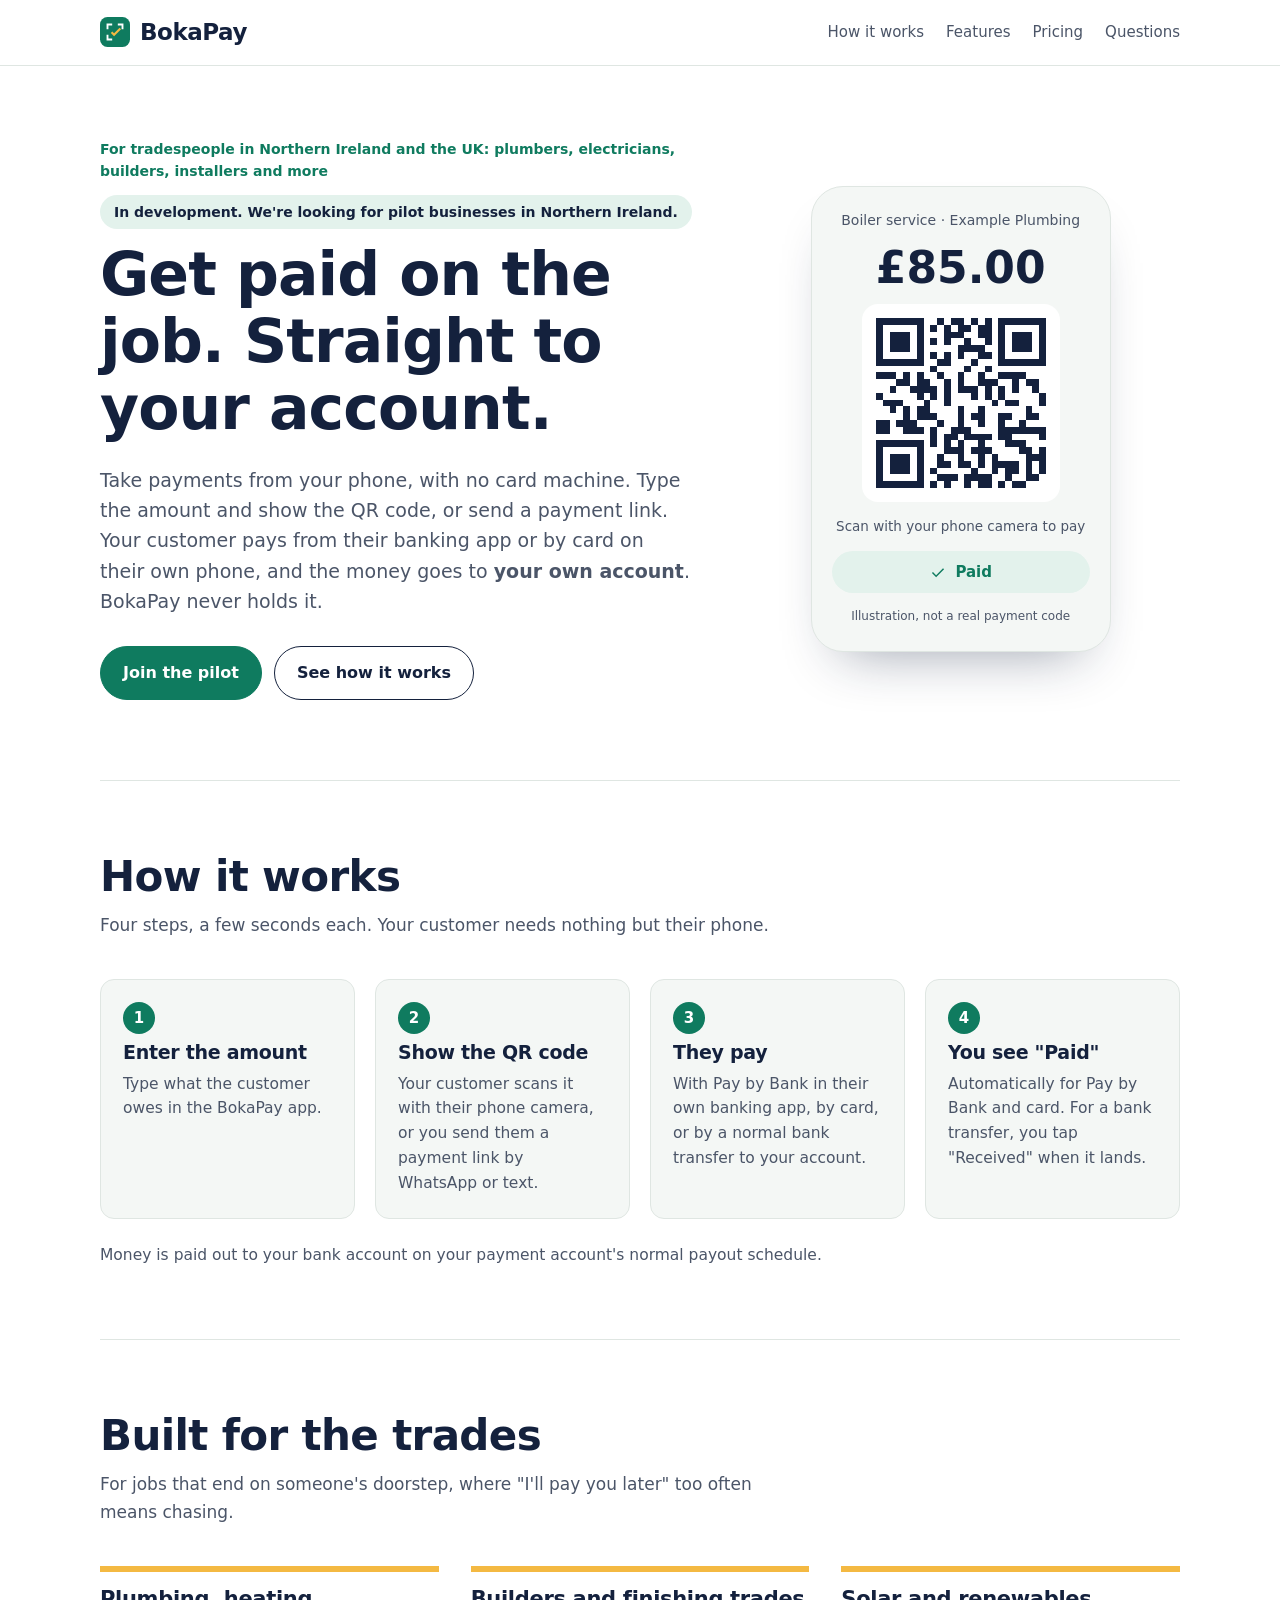
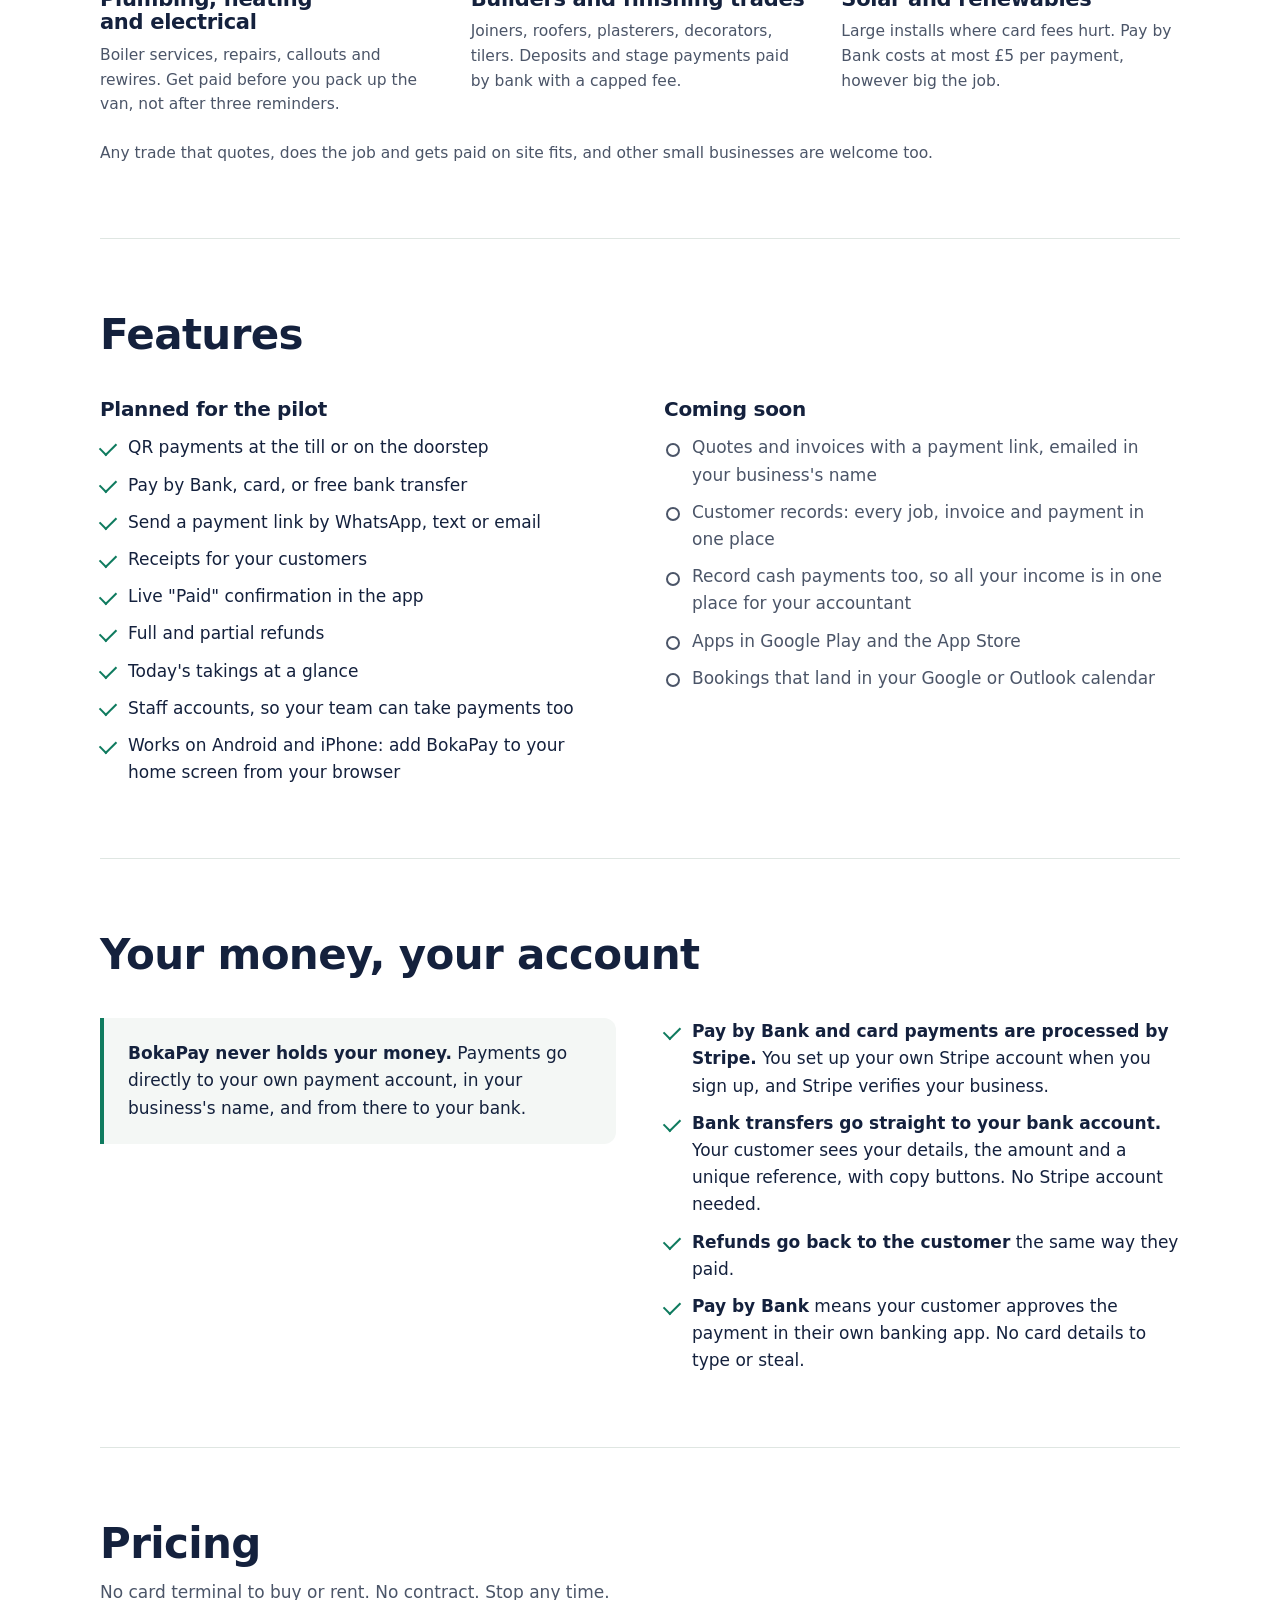
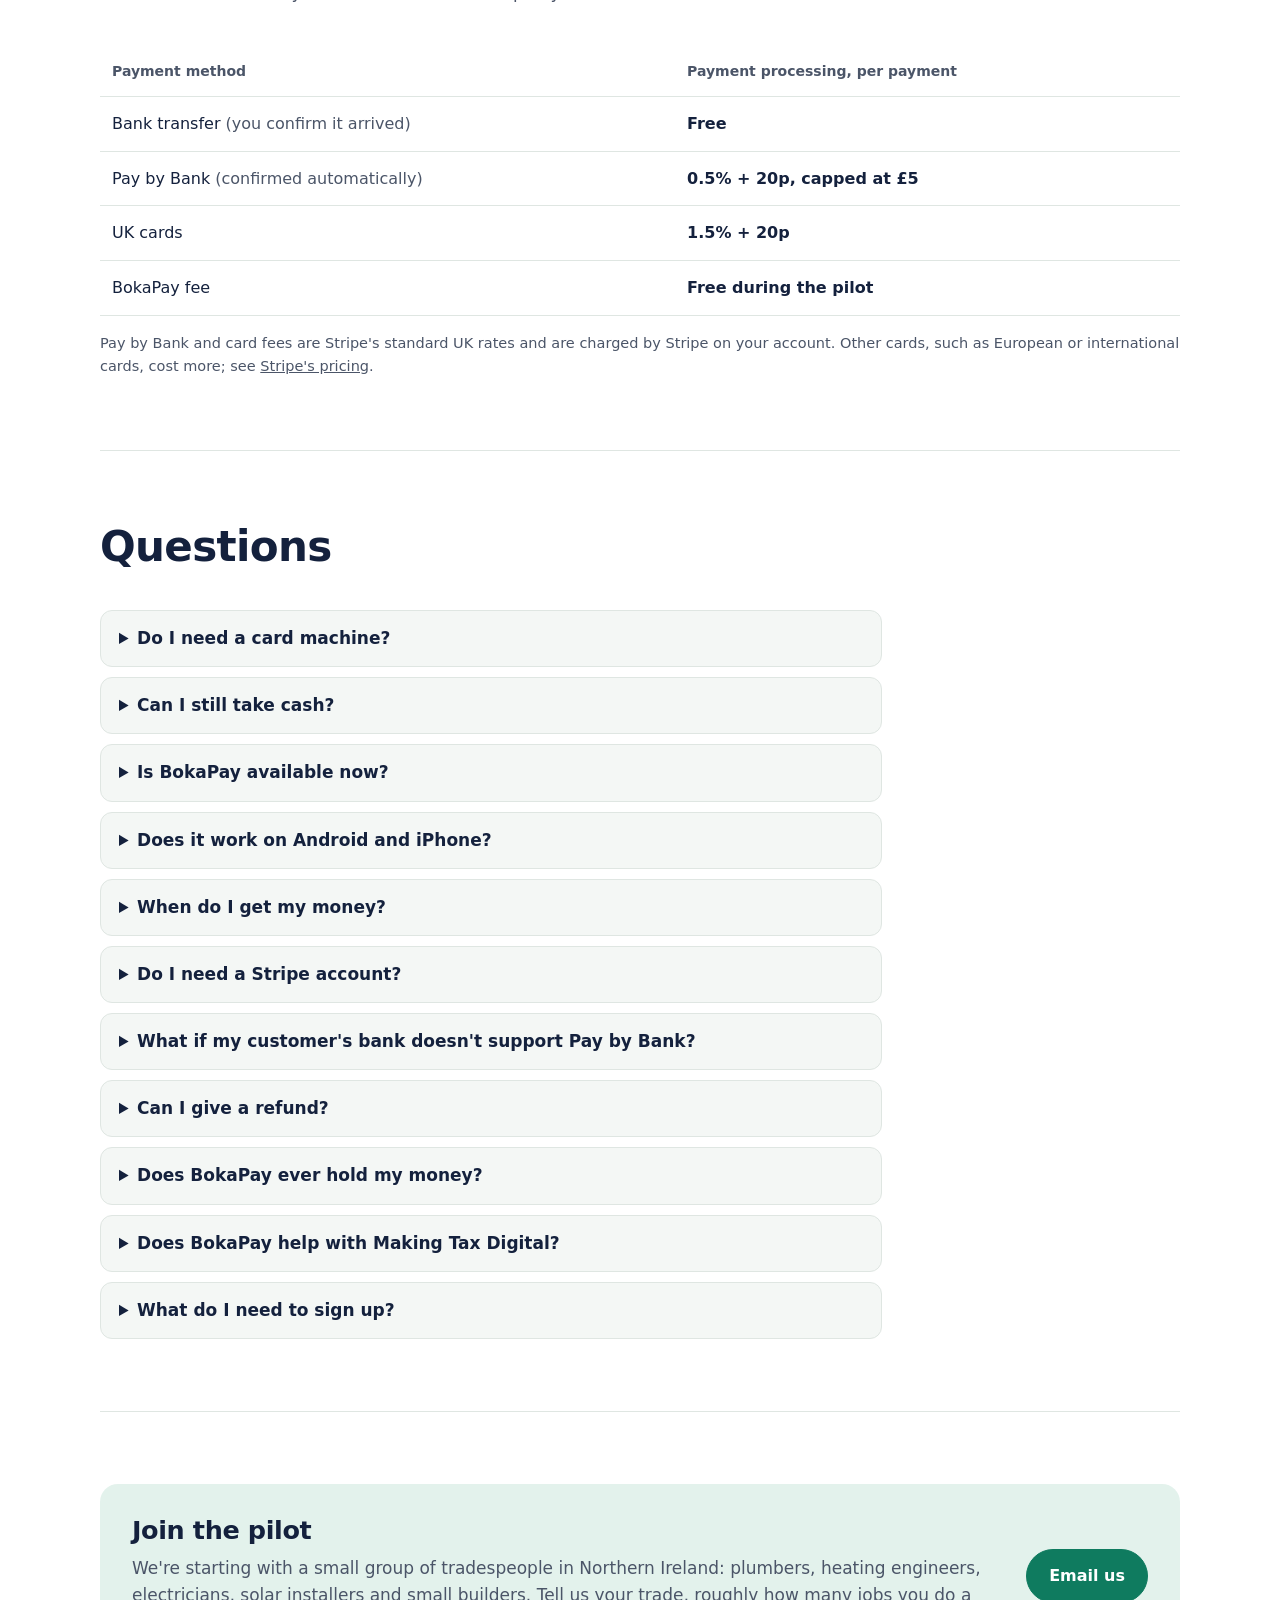
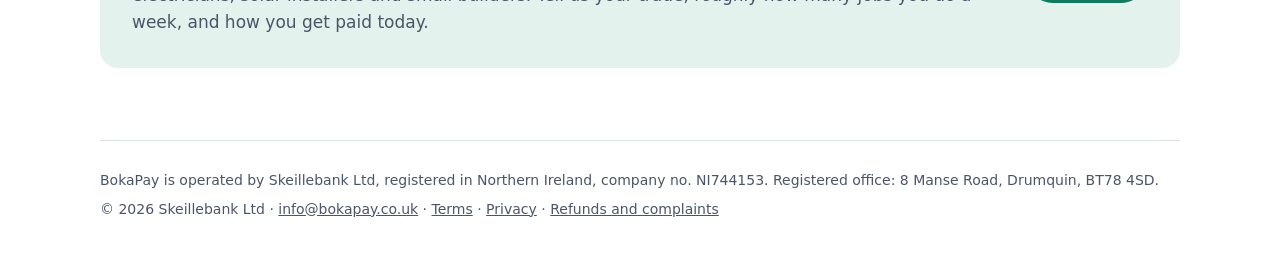
==== index.html @ 913b0b5b "Say plainly that BokaPay is in development; pilot runs as a home-screen web app, store apps later Co" ====
<!doctype html>
<html lang="en-GB">
<head>
<meta charset="utf-8">
<meta name="viewport" content="width=device-width, initial-scale=1">
<title>BokaPay — Get paid on the job, straight to your account</title>
<meta name="description" content="BokaPay lets tradespeople take payments from their phone. Show a QR code or send a link, your customer pays by bank or card on their own phone, and the money goes to your own account. BokaPay never holds your money.">
<link rel="icon" href="logo.svg" type="image/svg+xml">
<link rel="apple-touch-icon" href="apple-touch-icon.png">
<meta name="theme-color" content="#0f7b5f">
<link rel="canonical" href="https://bokapay.co.uk/">
<meta property="og:type" content="website">
<meta property="og:site_name" content="BokaPay">
<meta property="og:title" content="BokaPay: get paid on the job, straight to your account">
<meta property="og:description" content="Take payments from your phone: Pay by Bank, card or free bank transfer, straight to your own account. For tradespeople in Northern Ireland and the UK.">
<meta property="og:url" content="https://bokapay.co.uk/">
<meta property="og:image" content="https://bokapay.co.uk/og-image.png">
<meta property="og:image:width" content="1200">
<meta property="og:image:height" content="630">
<meta property="og:image:alt" content="BokaPay: Get paid on the job. Straight to your account.">
<meta name="twitter:card" content="summary_large_image">
<link rel="stylesheet" href="styles.css">
</head>
<body>
<header class="site-header">
  <div class="wrap">
    <a class="wordmark" href="./"><img src="logo.svg" alt="">BokaPay</a>
    <nav class="nav" aria-label="Main">
      <a href="#how">How it works</a>
      <a href="#features">Features</a>
      <a href="#pricing">Pricing</a>
      <a href="#faq">Questions</a>
    </nav>
  </div>
</header>

<main class="wrap">
  <div class="hero">
    <div>
      <p class="eyebrow">For tradespeople in Northern Ireland and the UK: plumbers, electricians, builders, installers and more</p>
      <p class="status-note">In development. We're looking for pilot businesses in Northern Ireland.</p>
      <h1>Get paid on the job. Straight to your account.</h1>
      <p class="lead">Take payments from your phone, with no card machine. Type the amount and show the QR code, or send a payment link. Your customer pays from their banking app or by card on their own phone, and the money goes to <strong>your own account</strong>. BokaPay never holds it.</p>
      <div class="cta-row">
        <a class="btn primary" href="mailto:info@bokapay.co.uk?subject=BokaPay%20pilot">Join the pilot</a>
        <a class="btn ghost" href="#how">See how it works</a>
      </div>
    </div>
    <div class="phone" aria-label="Example of the BokaPay app showing a payment QR code">
      <p class="who">Boiler service · Example Plumbing</p>
      <p class="amount">£85.00</p>
      <div class="qr" aria-hidden="true"><svg viewBox="0 0 25 25" shape-rendering="crispEdges"><g fill="#14213d"><path d="M0 0h7v7h-7z M1 1v5h5v-5z" fill-rule="evenodd"/><rect x="2" y="2" width="3" height="3"/><path d="M18 0h7v7h-7z M19 1v5h5v-5z" fill-rule="evenodd"/><rect x="20" y="2" width="3" height="3"/><path d="M0 18h7v7h-7z M1 19v5h5v-5z" fill-rule="evenodd"/><rect x="2" y="20" width="3" height="3"/><rect x="9" y="0" width="1" height="1"/><rect x="11" y="0" width="1" height="1"/><rect x="12" y="0" width="1" height="1"/><rect x="14" y="0" width="1" height="1"/><rect x="16" y="0" width="1" height="1"/><rect x="8" y="1" width="1" height="1"/><rect x="10" y="1" width="1" height="1"/><rect x="12" y="1" width="1" height="1"/><rect x="13" y="1" width="1" height="1"/><rect x="15" y="1" width="1" height="1"/><rect x="16" y="1" width="1" height="1"/><rect x="10" y="2" width="1" height="1"/><rect x="11" y="2" width="1" height="1"/><rect x="12" y="2" width="1" height="1"/><rect x="15" y="2" width="1" height="1"/><rect x="16" y="2" width="1" height="1"/><rect x="8" y="3" width="1" height="1"/><rect x="10" y="3" width="1" height="1"/><rect x="13" y="3" width="1" height="1"/><rect x="16" y="3" width="1" height="1"/><rect x="12" y="4" width="1" height="1"/><rect x="13" y="4" width="1" height="1"/><rect x="14" y="4" width="1" height="1"/><rect x="15" y="4" width="1" height="1"/><rect x="8" y="5" width="1" height="1"/><rect x="10" y="5" width="1" height="1"/><rect x="12" y="5" width="1" height="1"/><rect x="15" y="5" width="1" height="1"/><rect x="16" y="5" width="1" height="1"/><rect x="9" y="6" width="1" height="1"/><rect x="10" y="6" width="1" height="1"/><rect x="14" y="6" width="1" height="1"/><rect x="8" y="7" width="1" height="1"/><rect x="13" y="7" width="1" height="1"/><rect x="16" y="7" width="1" height="1"/><rect x="0" y="8" width="1" height="1"/><rect x="1" y="8" width="1" height="1"/><rect x="2" y="8" width="1" height="1"/><rect x="4" y="8" width="1" height="1"/><rect x="6" y="8" width="1" height="1"/><rect x="9" y="8" width="1" height="1"/><rect x="12" y="8" width="1" height="1"/><rect x="15" y="8" width="1" height="1"/><rect x="18" y="8" width="1" height="1"/><rect x="19" y="8" width="1" height="1"/><rect x="20" y="8" width="1" height="1"/><rect x="21" y="8" width="1" height="1"/><rect x="3" y="9" width="1" height="1"/><rect x="4" y="9" width="1" height="1"/><rect x="6" y="9" width="1" height="1"/><rect x="7" y="9" width="1" height="1"/><rect x="10" y="9" width="1" height="1"/><rect x="12" y="9" width="1" height="1"/><rect x="15" y="9" width="1" height="1"/><rect x="16" y="9" width="1" height="1"/><rect x="17" y="9" width="1" height="1"/><rect x="20" y="9" width="1" height="1"/><rect x="22" y="9" width="1" height="1"/><rect x="23" y="9" width="1" height="1"/><rect x="2" y="10" width="1" height="1"/><rect x="5" y="10" width="1" height="1"/><rect x="6" y="10" width="1" height="1"/><rect x="7" y="10" width="1" height="1"/><rect x="8" y="10" width="1" height="1"/><rect x="10" y="10" width="1" height="1"/><rect x="12" y="10" width="1" height="1"/><rect x="13" y="10" width="1" height="1"/><rect x="14" y="10" width="1" height="1"/><rect x="16" y="10" width="1" height="1"/><rect x="18" y="10" width="1" height="1"/><rect x="20" y="10" width="1" height="1"/><rect x="23" y="10" width="1" height="1"/><rect x="0" y="11" width="1" height="1"/><rect x="6" y="11" width="1" height="1"/><rect x="8" y="11" width="1" height="1"/><rect x="10" y="11" width="1" height="1"/><rect x="14" y="11" width="1" height="1"/><rect x="16" y="11" width="1" height="1"/><rect x="18" y="11" width="1" height="1"/><rect x="24" y="11" width="1" height="1"/><rect x="1" y="12" width="1" height="1"/><rect x="2" y="12" width="1" height="1"/><rect x="3" y="12" width="1" height="1"/><rect x="7" y="12" width="1" height="1"/><rect x="10" y="12" width="1" height="1"/><rect x="17" y="12" width="1" height="1"/><rect x="19" y="12" width="1" height="1"/><rect x="20" y="12" width="1" height="1"/><rect x="24" y="12" width="1" height="1"/><rect x="2" y="13" width="1" height="1"/><rect x="4" y="13" width="1" height="1"/><rect x="6" y="13" width="1" height="1"/><rect x="7" y="13" width="1" height="1"/><rect x="12" y="13" width="1" height="1"/><rect x="15" y="13" width="1" height="1"/><rect x="22" y="13" width="1" height="1"/><rect x="4" y="14" width="1" height="1"/><rect x="6" y="14" width="1" height="1"/><rect x="7" y="14" width="1" height="1"/><rect x="8" y="14" width="1" height="1"/><rect x="12" y="14" width="1" height="1"/><rect x="14" y="14" width="1" height="1"/><rect x="15" y="14" width="1" height="1"/><rect x="18" y="14" width="1" height="1"/><rect x="19" y="14" width="1" height="1"/><rect x="22" y="14" width="1" height="1"/><rect x="23" y="14" width="1" height="1"/><rect x="0" y="15" width="1" height="1"/><rect x="1" y="15" width="1" height="1"/><rect x="3" y="15" width="1" height="1"/><rect x="4" y="15" width="1" height="1"/><rect x="5" y="15" width="1" height="1"/><rect x="9" y="15" width="1" height="1"/><rect x="12" y="15" width="1" height="1"/><rect x="15" y="15" width="1" height="1"/><rect x="18" y="15" width="1" height="1"/><rect x="21" y="15" width="1" height="1"/><rect x="0" y="16" width="1" height="1"/><rect x="1" y="16" width="1" height="1"/><rect x="4" y="16" width="1" height="1"/><rect x="5" y="16" width="1" height="1"/><rect x="6" y="16" width="1" height="1"/><rect x="8" y="16" width="1" height="1"/><rect x="11" y="16" width="1" height="1"/><rect x="12" y="16" width="1" height="1"/><rect x="13" y="16" width="1" height="1"/><rect x="18" y="16" width="1" height="1"/><rect x="19" y="16" width="1" height="1"/><rect x="20" y="16" width="1" height="1"/><rect x="21" y="16" width="1" height="1"/><rect x="22" y="16" width="1" height="1"/><rect x="23" y="16" width="1" height="1"/><rect x="24" y="16" width="1" height="1"/><rect x="8" y="17" width="1" height="1"/><rect x="10" y="17" width="1" height="1"/><rect x="11" y="17" width="1" height="1"/><rect x="13" y="17" width="1" height="1"/><rect x="14" y="17" width="1" height="1"/><rect x="15" y="17" width="1" height="1"/><rect x="16" y="17" width="1" height="1"/><rect x="18" y="17" width="1" height="1"/><rect x="19" y="17" width="1" height="1"/><rect x="24" y="17" width="1" height="1"/><rect x="8" y="18" width="1" height="1"/><rect x="10" y="18" width="1" height="1"/><rect x="12" y="18" width="1" height="1"/><rect x="15" y="18" width="1" height="1"/><rect x="19" y="18" width="1" height="1"/><rect x="20" y="18" width="1" height="1"/><rect x="21" y="18" width="1" height="1"/><rect x="10" y="19" width="1" height="1"/><rect x="11" y="19" width="1" height="1"/><rect x="12" y="19" width="1" height="1"/><rect x="14" y="19" width="1" height="1"/><rect x="15" y="19" width="1" height="1"/><rect x="16" y="19" width="1" height="1"/><rect x="21" y="19" width="1" height="1"/><rect x="22" y="19" width="1" height="1"/><rect x="24" y="19" width="1" height="1"/><rect x="9" y="20" width="1" height="1"/><rect x="12" y="20" width="1" height="1"/><rect x="15" y="20" width="1" height="1"/><rect x="17" y="20" width="1" height="1"/><rect x="22" y="20" width="1" height="1"/><rect x="23" y="20" width="1" height="1"/><rect x="24" y="20" width="1" height="1"/><rect x="9" y="21" width="1" height="1"/><rect x="10" y="21" width="1" height="1"/><rect x="12" y="21" width="1" height="1"/><rect x="13" y="21" width="1" height="1"/><rect x="15" y="21" width="1" height="1"/><rect x="17" y="21" width="1" height="1"/><rect x="18" y="21" width="1" height="1"/><rect x="19" y="21" width="1" height="1"/><rect x="20" y="21" width="1" height="1"/><rect x="22" y="21" width="1" height="1"/><rect x="24" y="21" width="1" height="1"/><rect x="8" y="22" width="1" height="1"/><rect x="14" y="22" width="1" height="1"/><rect x="17" y="22" width="1" height="1"/><rect x="19" y="22" width="1" height="1"/><rect x="20" y="22" width="1" height="1"/><rect x="22" y="22" width="1" height="1"/><rect x="24" y="22" width="1" height="1"/><rect x="9" y="23" width="1" height="1"/><rect x="10" y="23" width="1" height="1"/><rect x="11" y="23" width="1" height="1"/><rect x="13" y="23" width="1" height="1"/><rect x="14" y="23" width="1" height="1"/><rect x="15" y="23" width="1" height="1"/><rect x="16" y="23" width="1" height="1"/><rect x="19" y="23" width="1" height="1"/><rect x="22" y="23" width="1" height="1"/><rect x="23" y="23" width="1" height="1"/><rect x="8" y="24" width="1" height="1"/><rect x="10" y="24" width="1" height="1"/><rect x="13" y="24" width="1" height="1"/><rect x="15" y="24" width="1" height="1"/><rect x="16" y="24" width="1" height="1"/><rect x="18" y="24" width="1" height="1"/><rect x="20" y="24" width="1" height="1"/><rect x="21" y="24" width="1" height="1"/></g></svg></div>
      <p class="hint">Scan with your phone camera to pay</p>
      <p class="paid"><svg width="18" height="18" viewBox="0 0 24 24" aria-hidden="true"><path d="M9.5 16.2 5.3 12l-1.4 1.4 5.6 5.6L20.1 8.4 18.7 7z" fill="currentColor"/></svg>Paid</p>
      <p class="example">Illustration, not a real payment code</p>
    </div>
  </div>

  <section id="how">
    <div class="sec-head">
      <h2>How it works</h2>
      <p>Four steps, a few seconds each. Your customer needs nothing but their phone.</p>
    </div>
    <ol class="steps">
      <li><h3>Enter the amount</h3><p>Type what the customer owes in the BokaPay app.</p></li>
      <li><h3>Show the QR code</h3><p>Your customer scans it with their phone camera, or you send them a payment link by WhatsApp or text.</p></li>
      <li><h3>They pay</h3><p>With Pay by Bank in their own banking app, by card, or by a normal bank transfer to your account.</p></li>
      <li><h3>You see "Paid"</h3><p>Automatically for Pay by Bank and card. For a bank transfer, you tap "Received" when it lands.</p></li>
    </ol>
    <p class="note">Money is paid out to your bank account on your payment account's normal payout schedule.</p>
  </section>

  <section id="who">
    <div class="sec-head">
      <h2>Built for the trades</h2>
      <p>For jobs that end on someone's doorstep, where "I'll pay you later" too often means chasing.</p>
    </div>
    <div class="cards">
      <div><h3>Plumbing, heating and electrical</h3><p>Boiler services, repairs, callouts and rewires. Get paid before you pack up the van, not after three reminders.</p></div>
      <div><h3>Builders and finishing trades</h3><p>Joiners, roofers, plasterers, decorators, tilers. Deposits and stage payments paid by bank with a capped fee.</p></div>
      <div><h3>Solar and renewables</h3><p>Large installs where card fees hurt. Pay by Bank costs at most £5 per payment, however big the job.</p></div>
    </div>
    <p class="note">Any trade that quotes, does the job and gets paid on site fits, and other small businesses are welcome too.</p>
  </section>

  <section id="features">
    <div class="sec-head">
      <h2>Features</h2>
    </div>
    <div class="two">
      <div>
        <h3>Planned for the pilot</h3>
        <ul class="ticks">
          <li>QR payments at the till or on the doorstep</li>
          <li>Pay by Bank, card, or free bank transfer</li>
          <li>Send a payment link by WhatsApp, text or email</li>
          <li>Receipts for your customers</li>
          <li>Live "Paid" confirmation in the app</li>
          <li>Full and partial refunds</li>
          <li>Today's takings at a glance</li>
          <li>Staff accounts, so your team can take payments too</li>
          <li>Works on Android and iPhone: add BokaPay to your home screen from your browser</li>
        </ul>
      </div>
      <div>
        <h3>Coming soon</h3>
        <ul class="soon">
          <li>Quotes and invoices with a payment link, emailed in your business's name</li>
          <li>Customer records: every job, invoice and payment in one place</li>
          <li>Record cash payments too, so all your income is in one place for your accountant</li>
          <li>Apps in Google Play and the App Store</li>
          <li>Bookings that land in your Google or Outlook calendar</li>
        </ul>
      </div>
    </div>
  </section>

  <section id="money">
    <div class="sec-head">
      <h2>Your money, your account</h2>
    </div>
    <div class="two">
      <div class="callout">
        <p><strong>BokaPay never holds your money.</strong> Payments go directly to your own payment account, in your business's name, and from there to your bank.</p>
      </div>
      <ul class="ticks">
        <li><span><strong>Pay by Bank and card payments are processed by Stripe.</strong> You set up your own Stripe account when you sign up, and Stripe verifies your business.</span></li>
        <li><span><strong>Bank transfers go straight to your bank account.</strong> Your customer sees your details, the amount and a unique reference, with copy buttons. No Stripe account needed.</span></li>
        <li><span><strong>Refunds go back to the customer</strong> the same way they paid.</span></li>
        <li><span><strong>Pay by Bank</strong> means your customer approves the payment in their own banking app. No card details to type or steal.</span></li>
      </ul>
    </div>
  </section>

  <section id="pricing">
    <div class="sec-head">
      <h2>Pricing</h2>
      <p>No card terminal to buy or rent. No contract. Stop any time.</p>
    </div>
    <table class="price-table">
      <thead><tr><th scope="col">Payment method</th><th scope="col">Payment processing, per payment</th></tr></thead>
      <tbody>
        <tr><td>Bank transfer <span style="font-weight:400;color:var(--muted)">(you confirm it arrived)</span></td><td>Free</td></tr>
        <tr><td>Pay by Bank <span style="font-weight:400;color:var(--muted)">(confirmed automatically)</span></td><td>0.5% + 20p, capped at £5</td></tr>
        <tr><td>UK cards</td><td>1.5% + 20p</td></tr>
        <tr><td>BokaPay fee</td><td>Free during the pilot</td></tr>
      </tbody>
    </table>
    <p class="fineprint">Pay by Bank and card fees are Stripe's standard UK rates and are charged by Stripe on your account. Other cards, such as European or international cards, cost more; see <a href="https://stripe.com/gb/pricing">Stripe's pricing</a>.</p>
  </section>

  <section id="faq">
    <div class="sec-head">
      <h2>Questions</h2>
    </div>
    <div class="faq">
      <details><summary>Do I need a card machine?</summary><p>No. You use the BokaPay app on your phone, and your customer uses theirs.</p></details>
      <details><summary>Can I still take cash?</summary><p>Of course. BokaPay doesn't replace cash; it gives your customers more ways to pay. Soon you'll also be able to record cash payments in BokaPay, so every payment for a job is in one place for you and your accountant.</p></details>
      <details><summary>Is BokaPay available now?</summary><p>Not yet. BokaPay is in development, and we're looking for tradespeople in Northern Ireland to try it first in a pilot. <a href="mailto:info@bokapay.co.uk?subject=BokaPay%20pilot">Get in touch</a> if you'd like to take part.</p></details>
      <details><summary>Does it work on Android and iPhone?</summary><p>Yes. During the pilot you add BokaPay to your home screen from your phone's browser, where it works like an app, with notifications. Apps in Google Play and the App Store will follow.</p></details>
      <details><summary>When do I get my money?</summary><p>Bank transfers go straight into your bank account. Pay by Bank and card payments land in your Stripe account and are paid out to your bank on your normal payout schedule.</p></details>
      <details><summary>Do I need a Stripe account?</summary><p>Only for Pay by Bank and card. You can start with free bank transfers using just your bank details, and add Stripe later; we set it up for you during sign-up.</p></details>
      <details><summary>What if my customer's bank doesn't support Pay by Bank?</summary><p>They can pay by card or by bank transfer instead, on the same page.</p></details>
      <details><summary>Can I give a refund?</summary><p>Yes, full or partial. Pay by Bank and card refunds are made from the app. For a bank transfer, you send the money back from your bank and record it in the app.</p></details>
      <details><summary>Does BokaPay ever hold my money?</summary><p>No. Payments go straight to your own bank or Stripe account.</p></details>
      <details><summary>Does BokaPay help with Making Tax Digital?</summary><p>BokaPay keeps a digital record of every payment you take through it, which you or your accountant can use for your records. It doesn't send anything to HMRC itself; your accounting software or accountant still does that.</p></details>
      <details><summary>What do I need to sign up?</summary><p>Your business details and bank account. For Pay by Bank and card, Stripe also verifies your business. Sole traders are welcome.</p></details>
    </div>
  </section>

  <section id="pilot">
    <div class="pilot">
      <div>
        <h2>Join the pilot</h2>
        <p>We're starting with a small group of tradespeople in Northern Ireland: plumbers, heating engineers, electricians, solar installers and small builders. Tell us your trade, roughly how many jobs you do a week, and how you get paid today.</p>
      </div>
      <a class="btn primary" href="mailto:info@bokapay.co.uk?subject=BokaPay%20pilot">Email us</a>
    </div>
  </section>

  <footer>
    <span>BokaPay is operated by Skeillebank Ltd, registered in Northern Ireland, company no. NI744153. Registered office: 8 Manse Road, Drumquin, BT78 4SD.</span>
    <span>© 2026 Skeillebank Ltd · <a href="mailto:info@bokapay.co.uk">info@bokapay.co.uk</a> · <a href="terms.html">Terms</a> · <a href="privacy.html">Privacy</a> · <a href="refunds.html">Refunds and complaints</a></span>
  </footer>
</main>
</body>
</html>
---- styles.css ----
/* BokaPay brand: ink #14213D, green #0F7B5F ("paid"), warm yellow #F4B942, system sans.
   Green on white is 5.4:1, fine for text and buttons. */
:root {
  --bg: #ffffff;
  --surface: #f4f7f5;
  --fg: #14213d;
  --muted: #4b5568;
  --line: #dfe6e2;
  --accent: #0f7b5f;
  --accent-fg: #ffffff;
  --accent-soft: #e3f2ec;
  --brand-yellow: #f4b942;
  --display: -apple-system, BlinkMacSystemFont, "Segoe UI", system-ui, sans-serif;
  --body: -apple-system, BlinkMacSystemFont, "Segoe UI", system-ui, sans-serif;
}
@media (prefers-color-scheme: dark) {
  :root:not([data-theme="light"]) {
    --bg: #0e1626; --surface: #15203a; --fg: #e8edf5; --muted: #a8b3c7; --line: #26324d;
    --accent: #3fc79c; --accent-fg: #0e1626; --accent-soft: #143a33;
    color-scheme: dark;
  }
}
:root[data-theme="dark"] {
  --bg: #0e1626; --surface: #15203a; --fg: #e8edf5; --muted: #a8b3c7; --line: #26324d;
  --accent: #3fc79c; --accent-fg: #0e1626; --accent-soft: #143a33;
  color-scheme: dark;
}

* { box-sizing: border-box; }
html { scroll-behavior: smooth; }
@media (prefers-reduced-motion: reduce) { html { scroll-behavior: auto; } }
body {
  margin: 0;
  background: var(--bg);
  color: var(--fg);
  font-family: var(--body);
  font-size: 17px;
  line-height: 1.6;
  padding-inline: 16px;
  -webkit-font-smoothing: antialiased;
}
.wrap { max-width: 1080px; margin-inline: auto; }
h1, h2, h3 { font-family: var(--display); font-weight: 650; line-height: 1.12; letter-spacing: -0.015em; margin: 0; text-wrap: balance; }
p, ul, ol { margin: 0; }
a { color: inherit; }
:focus-visible { outline: 3px solid var(--accent); outline-offset: 3px; border-radius: 3px; }

/* header */
.site-header { position: sticky; top: 0; z-index: 10; background: var(--bg); border-bottom: 1px solid var(--line); margin-inline: -16px; padding-inline: 16px; }
.site-header .wrap { display: flex; flex-wrap: wrap; align-items: center; justify-content: space-between; gap: 8px 24px; padding-block: 14px; }
.wordmark { font-family: var(--display); font-weight: 650; font-size: 23px; color: var(--fg); letter-spacing: -0.02em; text-decoration: none; display: inline-flex; align-items: center; gap: 10px; }
.wordmark img { width: 30px; height: 30px; display: block; }
.nav { display: flex; flex-wrap: wrap; gap: 4px 22px; font-size: 15px; }
.nav a { text-decoration: none; color: var(--muted); padding-block: 4px; }
.nav a:hover { color: var(--fg); }

/* buttons */
.btn { display: inline-block; text-decoration: none; font-weight: 600; font-size: 16px; padding: 13px 22px; border-radius: 999px; border: 1.5px solid var(--fg); }
.btn.primary { background: var(--accent); border-color: var(--accent); color: var(--accent-fg); }
.btn.primary:hover { filter: brightness(1.08); }
.btn.ghost:hover { background: var(--surface); }

/* hero */
.hero { display: grid; grid-template-columns: minmax(0, 1.15fr) minmax(0, 0.85fr); gap: 48px; align-items: center; padding-block: 72px 80px; }
.eyebrow { font-size: 14px; font-weight: 600; color: var(--accent); }
.hero h1 { font-size: clamp(38px, 6vw, 60px); margin-top: 12px; }
.status-note { display: inline-block; margin-top: 12px; font-size: 14px; font-weight: 600; color: var(--fg); background: var(--accent-soft); border-radius: 999px; padding: 6px 14px; }
.hero .lead { margin-top: 22px; font-size: 19px; color: var(--muted); max-width: 32em; }
.cta-row { display: flex; flex-wrap: wrap; gap: 12px; margin-top: 30px; }

/* phone mock */
.phone { justify-self: center; width: min(300px, 100%); background: var(--surface); border: 1px solid var(--line); border-radius: 32px; padding: 22px 20px 24px; box-shadow: 0 28px 56px -30px rgba(20, 33, 61, 0.45); display: grid; gap: 14px; text-align: center; }
.phone .who { font-size: 14px; color: var(--muted); }
.phone .amount { font-family: var(--display); font-size: 44px; font-weight: 700; line-height: 1; }
.phone .qr { background: #fff; border-radius: 16px; padding: 14px; justify-self: center; }
.phone .qr svg { display: block; width: 170px; height: 170px; }
.phone .hint { font-size: 13.5px; color: var(--muted); }
.phone .paid { display: inline-flex; align-items: center; justify-content: center; gap: 8px; background: var(--accent-soft); color: var(--accent); font-weight: 650; border-radius: 999px; padding: 9px 14px; font-size: 15px; }
.phone .example { font-size: 12px; color: var(--muted); }

/* sections */
section { padding-block: 72px; border-top: 1px solid var(--line); scroll-margin-top: 70px; }
.sec-head { display: grid; gap: 12px; margin-bottom: 40px; max-width: 40em; }
.sec-head h2 { font-size: clamp(30px, 4.4vw, 42px); }
.sec-head p { color: var(--muted); }

.steps { list-style: none; padding: 0; display: grid; grid-template-columns: repeat(4, minmax(0, 1fr)); gap: 20px; counter-reset: step; }
.steps li { background: var(--surface); border: 1px solid var(--line); border-radius: 14px; padding: 22px; display: grid; gap: 8px; align-content: start; counter-increment: step; }
.steps li::before { content: counter(step); font-family: var(--display); font-weight: 700; font-size: 15px; width: 32px; height: 32px; border-radius: 50%; display: grid; place-items: center; background: var(--accent); color: var(--accent-fg); }
.steps h3 { font-size: 19px; }
.steps p { color: var(--muted); font-size: 15.5px; }
.note { margin-top: 24px; color: var(--muted); font-size: 15.5px; }

.cards { display: grid; grid-template-columns: repeat(3, minmax(0, 1fr)); gap: 28px 32px; }
.cards > div { display: grid; gap: 8px; align-content: start; border-top: 6px solid var(--brand-yellow); padding-top: 16px; }
.cards h3 { font-size: 21px; }
.cards p { color: var(--muted); font-size: 15.5px; }

.two { display: grid; grid-template-columns: minmax(0, 1fr) minmax(0, 1fr); gap: 48px; align-items: start; }
.two h3 { font-size: 20px; margin-bottom: 14px; }
.ticks { list-style: none; padding: 0; display: grid; gap: 10px; }
.ticks li { padding-left: 28px; position: relative; }
.ticks li::before { content: ""; position: absolute; left: 0; top: 0.45em; width: 14px; height: 8px; border-left: 2.5px solid var(--accent); border-bottom: 2.5px solid var(--accent); transform: rotate(-45deg); }
.soon li { padding-left: 28px; position: relative; color: var(--muted); }
.soon li::before { content: ""; position: absolute; left: 2px; top: 0.5em; width: 10px; height: 10px; border-radius: 50%; border: 2px solid var(--muted); }
.soon { list-style: none; padding: 0; display: grid; gap: 10px; }

.callout { padding: 22px 24px; border-left: 4px solid var(--accent); background: var(--surface); border-radius: 0 12px 12px 0; display: grid; gap: 10px; }

/* pricing */
.price-table { width: 100%; border-collapse: collapse; font-size: 16px; }
.price-table th, .price-table td { text-align: left; padding: 14px 12px; border-bottom: 1px solid var(--line); vertical-align: top; }
.price-table th { font-size: 14px; color: var(--muted); font-weight: 600; }
.price-table td:last-child { font-weight: 600; white-space: nowrap; }
.fineprint { margin-top: 16px; font-size: 14.5px; color: var(--muted); }

/* faq */
.faq { display: grid; gap: 10px; max-width: 46em; }
.faq details { border: 1px solid var(--line); border-radius: 12px; padding: 14px 18px; background: var(--surface); }
.faq summary { cursor: pointer; font-weight: 600; }
.faq details p { margin-top: 10px; color: var(--muted); }

.pilot { display: grid; grid-template-columns: minmax(0, 1fr) auto; gap: 24px; align-items: center; background: var(--accent-soft); border-radius: 18px; padding: 32px; }
.pilot p { color: var(--muted); margin-top: 10px; }

footer { border-top: 1px solid var(--line); padding-block: 28px 40px; display: grid; gap: 6px; color: var(--muted); font-size: 14px; }

/* legal pages */
.doc { max-width: 46em; padding-block: 56px 72px; }
.doc h1 { font-size: clamp(32px, 5vw, 44px); }
.doc .updated { color: var(--muted); margin-top: 10px; font-size: 15px; }
.doc h2 { font-size: 22px; margin-top: 36px; margin-bottom: 10px; }
.doc p, .doc ul { margin-top: 10px; }
.doc ul { padding-left: 22px; }
.doc li { margin-top: 6px; }

@media (max-width: 900px) {
  .hero, .two, .pilot { grid-template-columns: minmax(0, 1fr); }
  .steps { grid-template-columns: repeat(2, minmax(0, 1fr)); }
  .cards { grid-template-columns: minmax(0, 1fr); }
  .hero { padding-block: 48px 56px; }
}
@media (max-width: 560px) {
  .steps { grid-template-columns: minmax(0, 1fr); }
  .price-table td:last-child { white-space: normal; }
  .pilot { padding: 24px; }
}
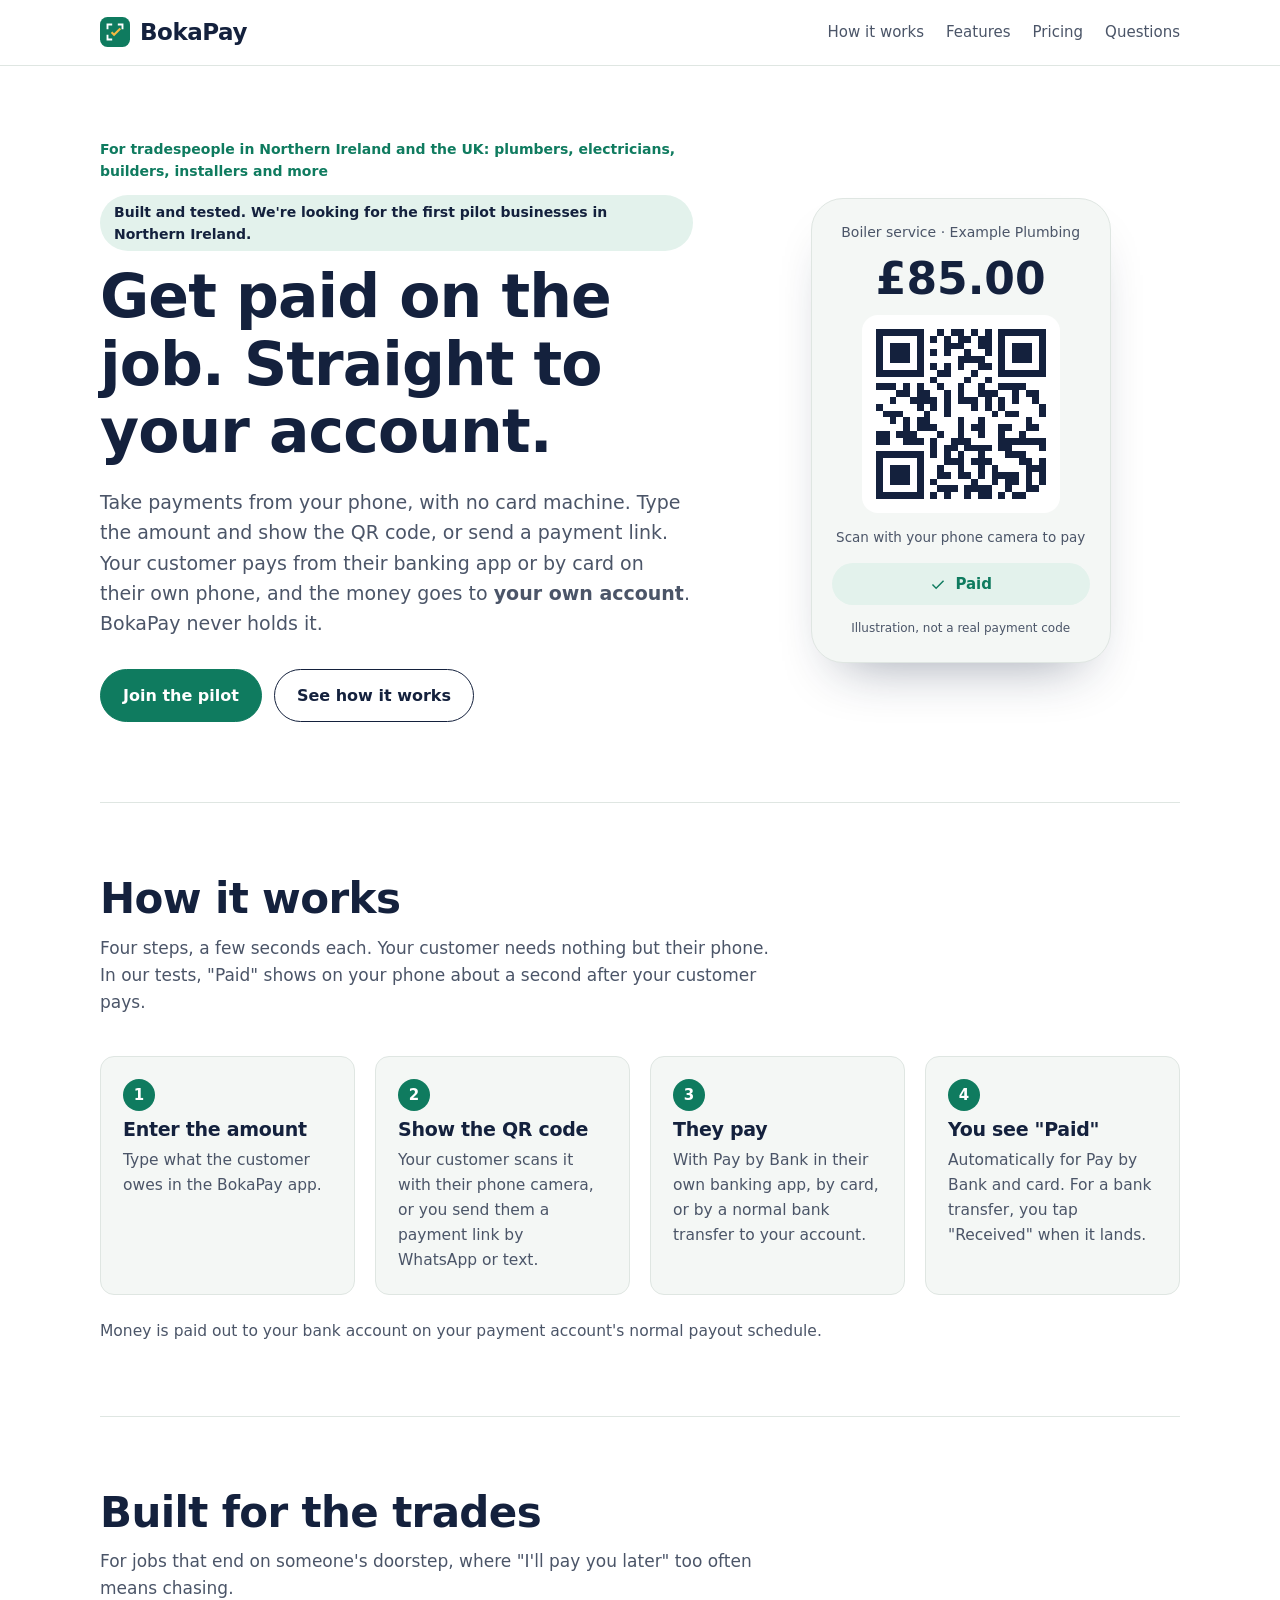
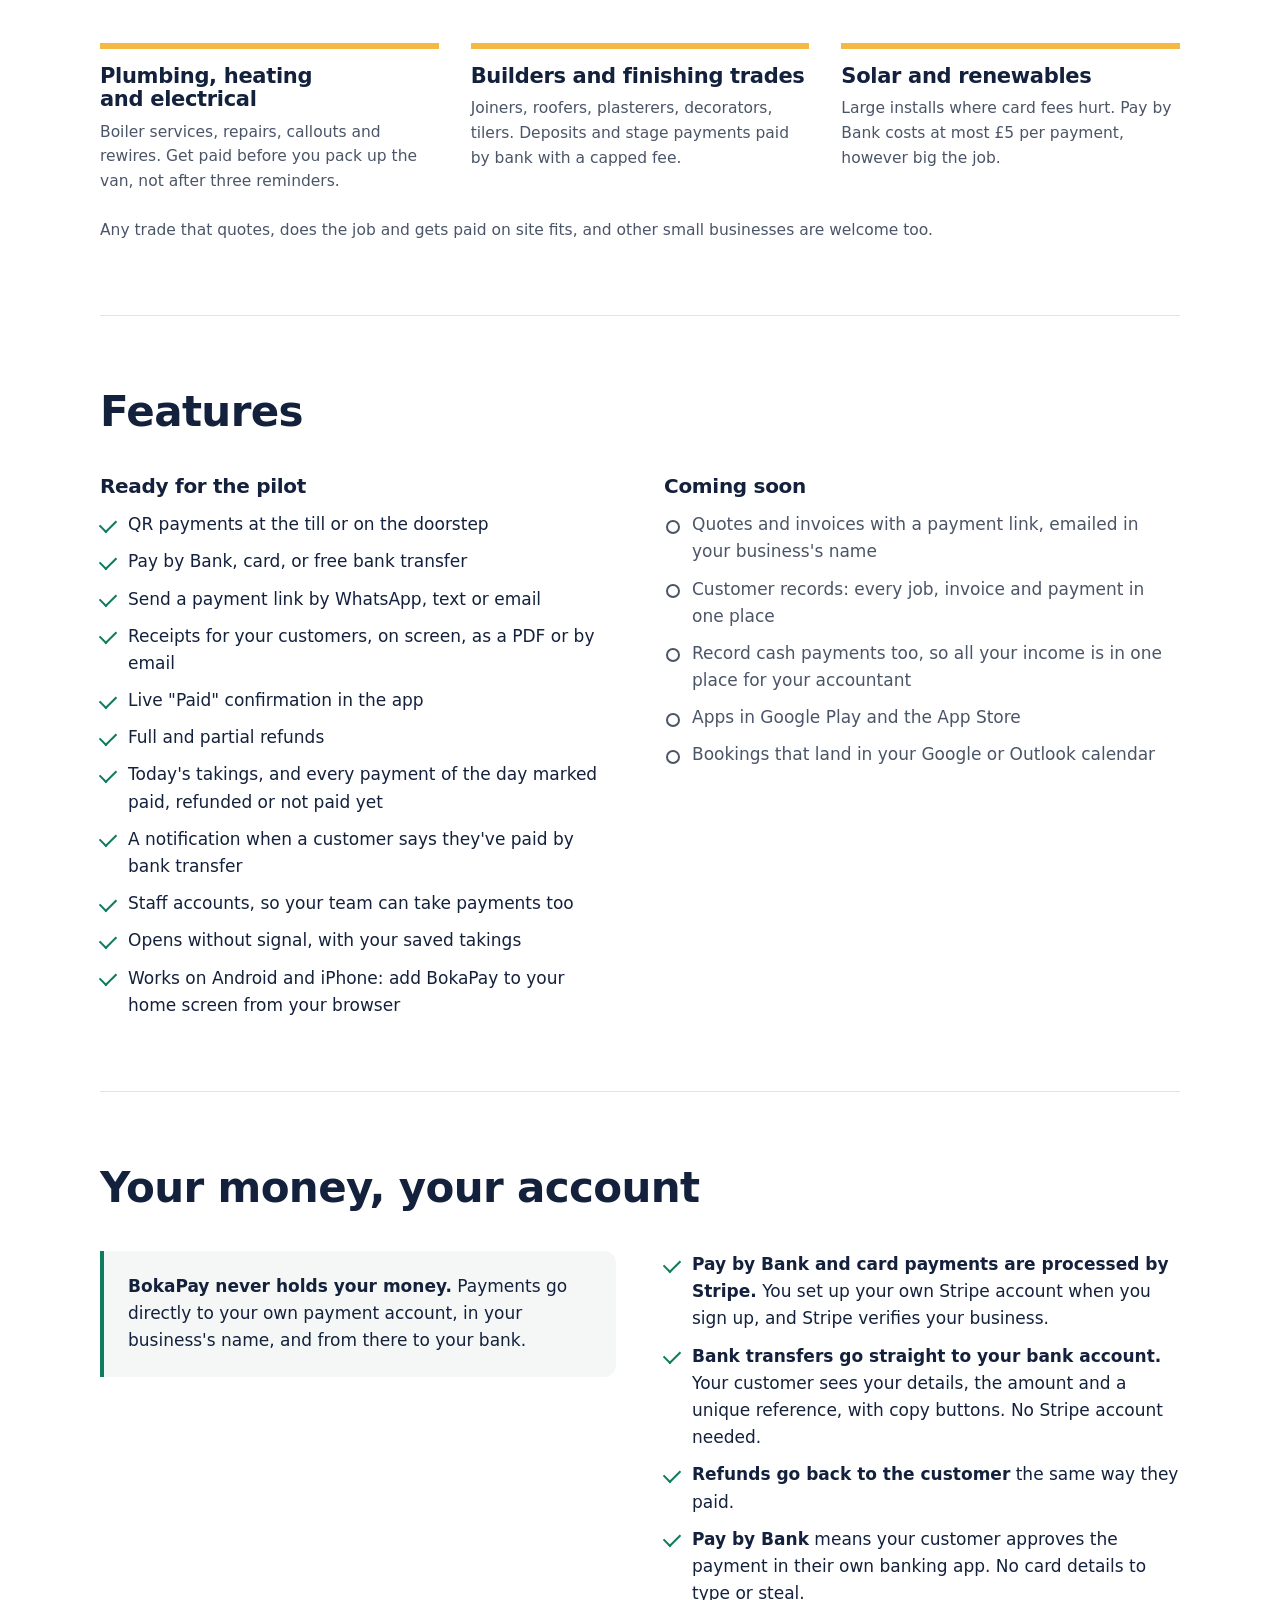
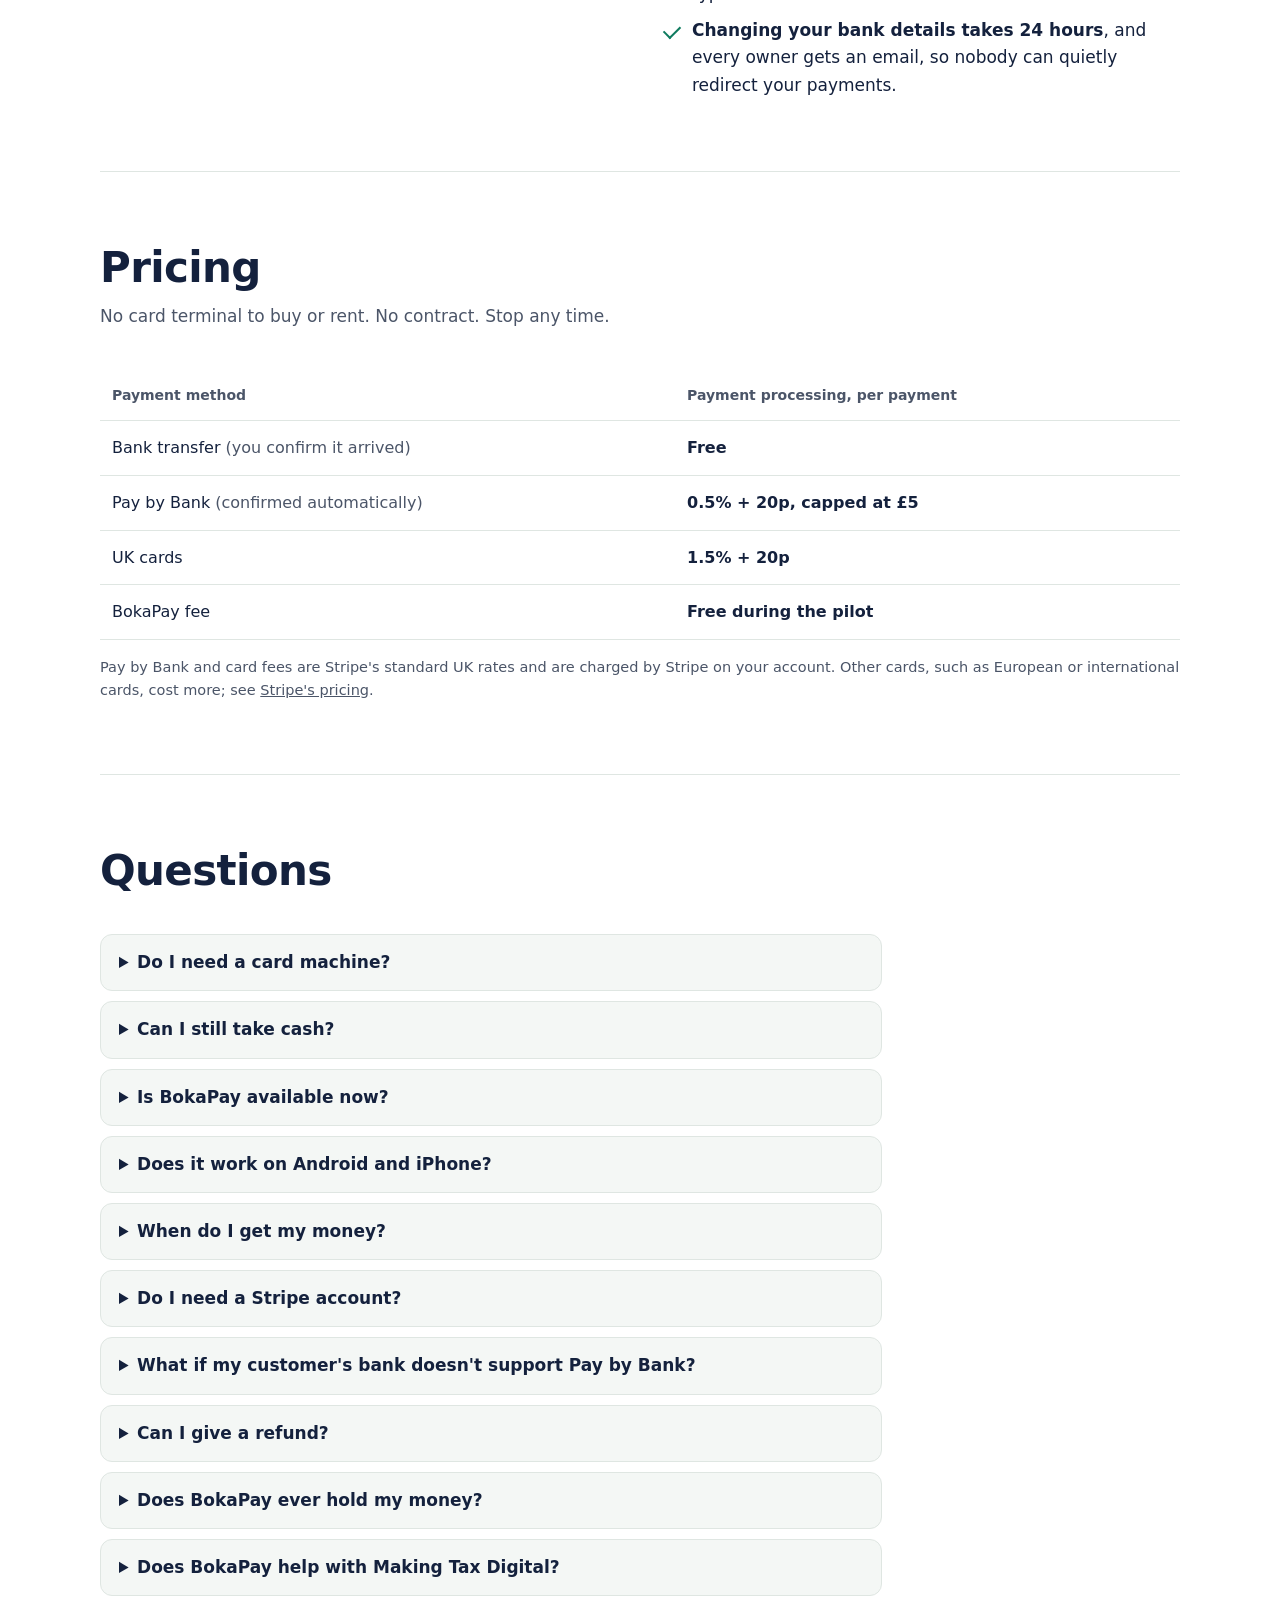
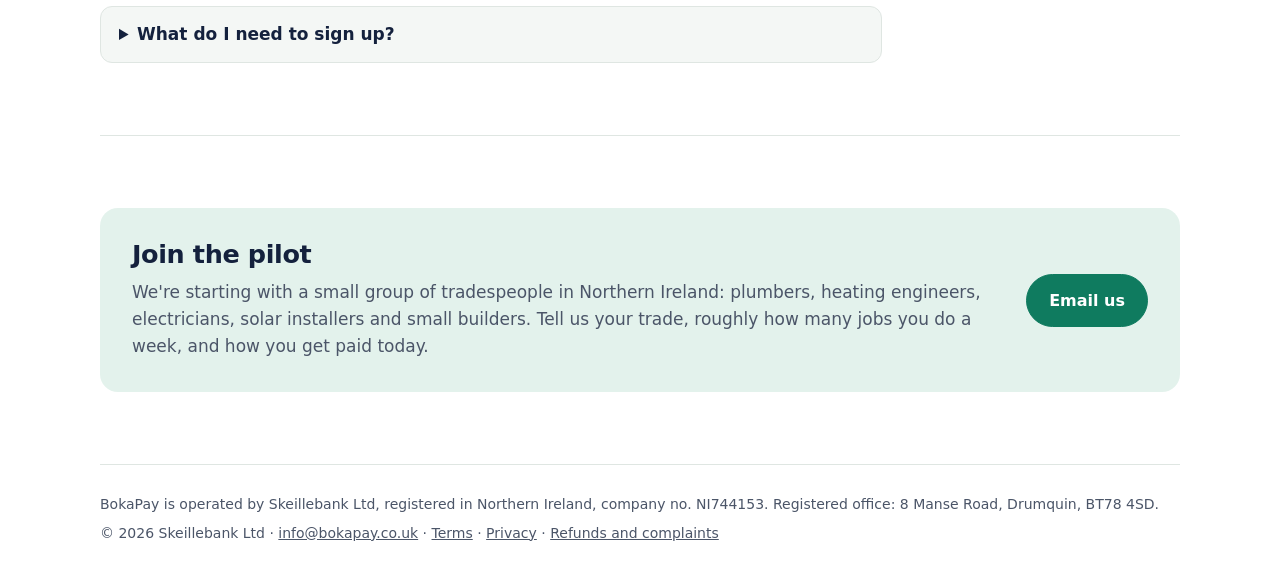
==== commit 1b4fef4c: "Pilot ready: features built, privacy notice updated (10 Oct 2026) Home: built and tested; the featur" ====
--- a/index.html
+++ b/index.html
@@ -38,7 +38,7 @@
   <div class="hero">
     <div>
       <p class="eyebrow">For tradespeople in Northern Ireland and the UK: plumbers, electricians, builders, installers and more</p>
-      <p class="status-note">In development. We're looking for pilot businesses in Northern Ireland.</p>
+      <p class="status-note">Built and tested. We're looking for the first pilot businesses in Northern Ireland.</p>
       <h1>Get paid on the job. Straight to your account.</h1>
       <p class="lead">Take payments from your phone, with no card machine. Type the amount and show the QR code, or send a payment link. Your customer pays from their banking app or by card on their own phone, and the money goes to <strong>your own account</strong>. BokaPay never holds it.</p>
       <div class="cta-row">
@@ -59,7 +59,7 @@
   <section id="how">
     <div class="sec-head">
       <h2>How it works</h2>
-      <p>Four steps, a few seconds each. Your customer needs nothing but their phone.</p>
+      <p>Four steps, a few seconds each. Your customer needs nothing but their phone. In our tests, "Paid" shows on your phone about a second after your customer pays.</p>
     </div>
     <ol class="steps">
       <li><h3>Enter the amount</h3><p>Type what the customer owes in the BokaPay app.</p></li>
@@ -89,16 +89,18 @@
     </div>
     <div class="two">
       <div>
-        <h3>Planned for the pilot</h3>
+        <h3>Ready for the pilot</h3>
         <ul class="ticks">
           <li>QR payments at the till or on the doorstep</li>
           <li>Pay by Bank, card, or free bank transfer</li>
           <li>Send a payment link by WhatsApp, text or email</li>
-          <li>Receipts for your customers</li>
+          <li>Receipts for your customers, on screen, as a PDF or by email</li>
           <li>Live "Paid" confirmation in the app</li>
           <li>Full and partial refunds</li>
-          <li>Today's takings at a glance</li>
+          <li>Today's takings, and every payment of the day marked paid, refunded or not paid yet</li>
+          <li>A notification when a customer says they've paid by bank transfer</li>
           <li>Staff accounts, so your team can take payments too</li>
+          <li>Opens without signal, with your saved takings</li>
           <li>Works on Android and iPhone: add BokaPay to your home screen from your browser</li>
         </ul>
       </div>
@@ -128,6 +130,7 @@
         <li><span><strong>Bank transfers go straight to your bank account.</strong> Your customer sees your details, the amount and a unique reference, with copy buttons. No Stripe account needed.</span></li>
         <li><span><strong>Refunds go back to the customer</strong> the same way they paid.</span></li>
         <li><span><strong>Pay by Bank</strong> means your customer approves the payment in their own banking app. No card details to type or steal.</span></li>
+<li><span><strong>Changing your bank details takes 24 hours</strong>, and every owner gets an email, so nobody can quietly redirect your payments.</span></li>
       </ul>
     </div>
   </section>
@@ -156,7 +159,7 @@
     <div class="faq">
       <details><summary>Do I need a card machine?</summary><p>No. You use the BokaPay app on your phone, and your customer uses theirs.</p></details>
       <details><summary>Can I still take cash?</summary><p>Of course. BokaPay doesn't replace cash; it gives your customers more ways to pay. Soon you'll also be able to record cash payments in BokaPay, so every payment for a job is in one place for you and your accountant.</p></details>
-      <details><summary>Is BokaPay available now?</summary><p>Not yet. BokaPay is in development, and we're looking for tradespeople in Northern Ireland to try it first in a pilot. <a href="mailto:info@bokapay.co.uk?subject=BokaPay%20pilot">Get in touch</a> if you'd like to take part.</p></details>
+      <details><summary>Is BokaPay available now?</summary><p>Not to everyone yet. BokaPay is built and tested, and we're looking for tradespeople in Northern Ireland to use it first in a pilot. <a href="mailto:info@bokapay.co.uk?subject=BokaPay%20pilot">Get in touch</a> if you'd like to take part.</p></details>
       <details><summary>Does it work on Android and iPhone?</summary><p>Yes. During the pilot you add BokaPay to your home screen from your phone's browser, where it works like an app, with notifications. Apps in Google Play and the App Store will follow.</p></details>
       <details><summary>When do I get my money?</summary><p>Bank transfers go straight into your bank account. Pay by Bank and card payments land in your Stripe account and are paid out to your bank on your normal payout schedule.</p></details>
       <details><summary>Do I need a Stripe account?</summary><p>Only for Pay by Bank and card. You can start with free bank transfers using just your bank details, and add Stripe later; we set it up for you during sign-up.</p></details>
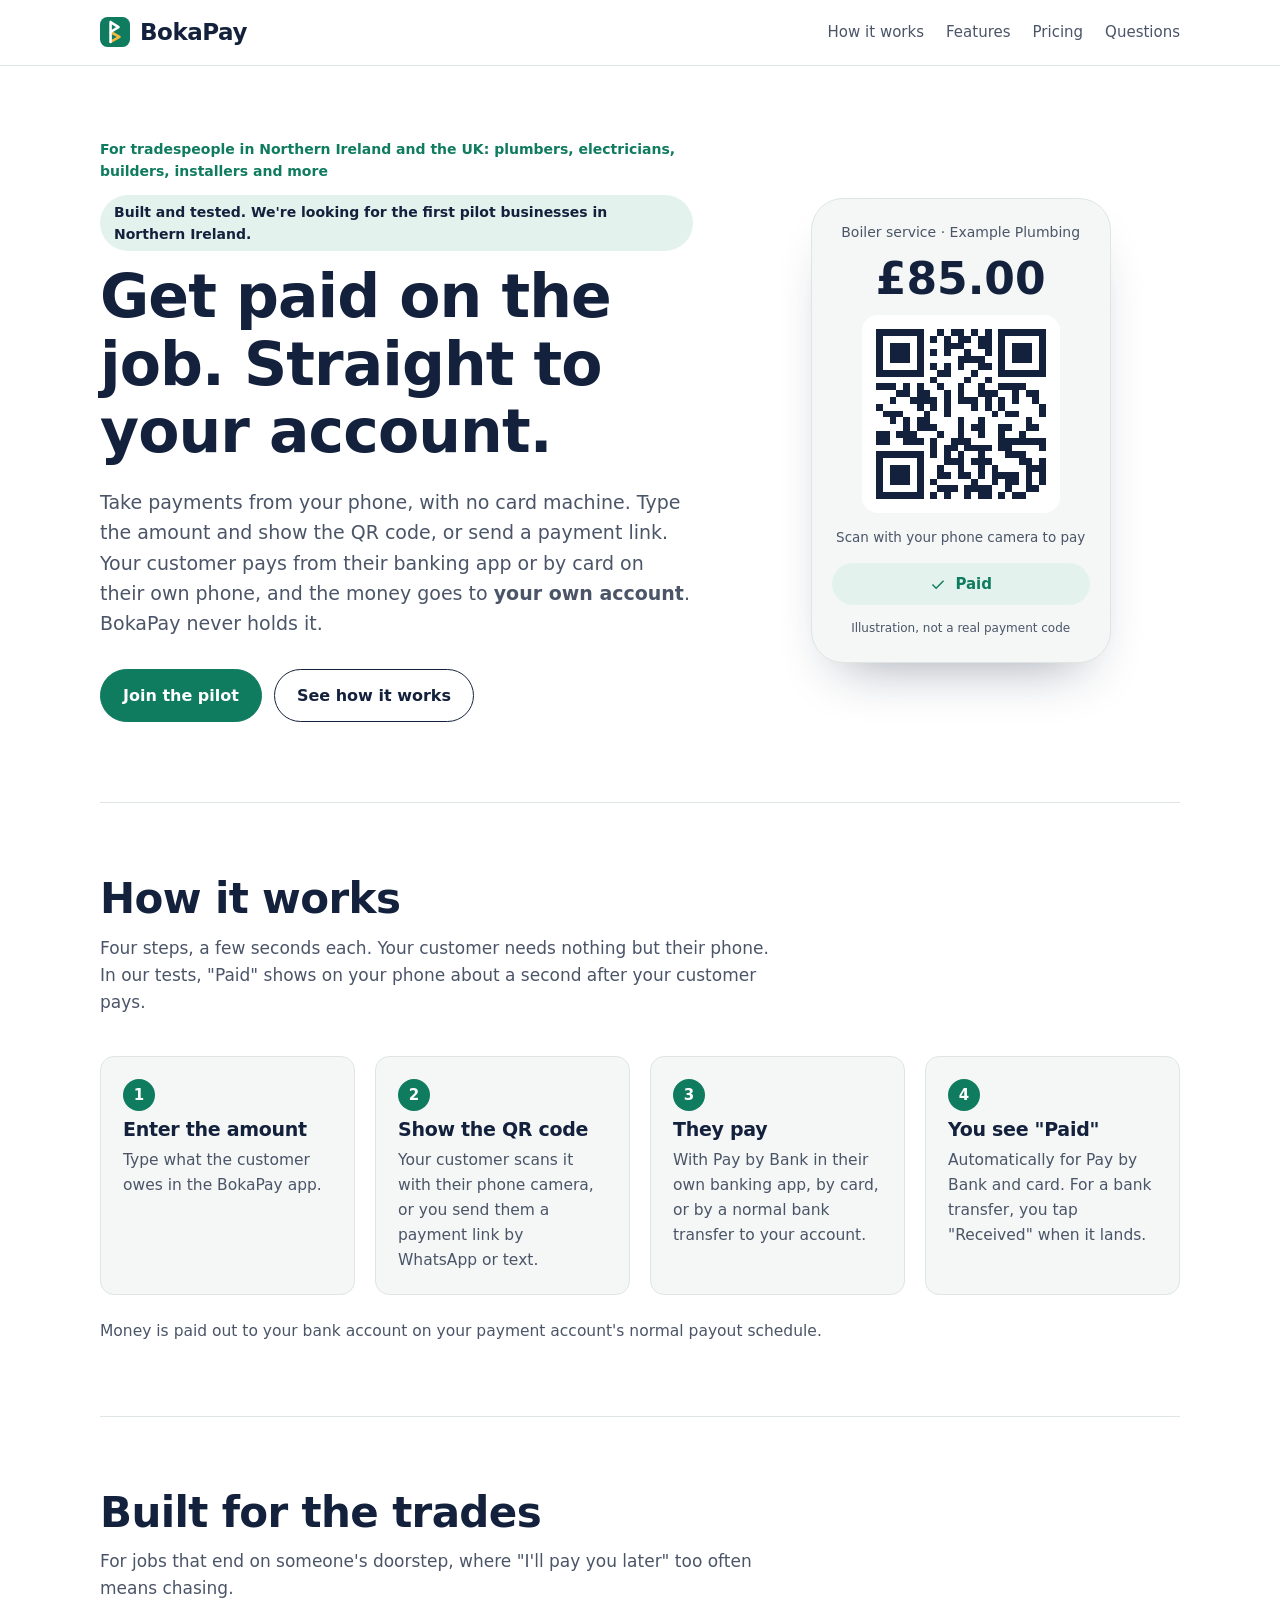
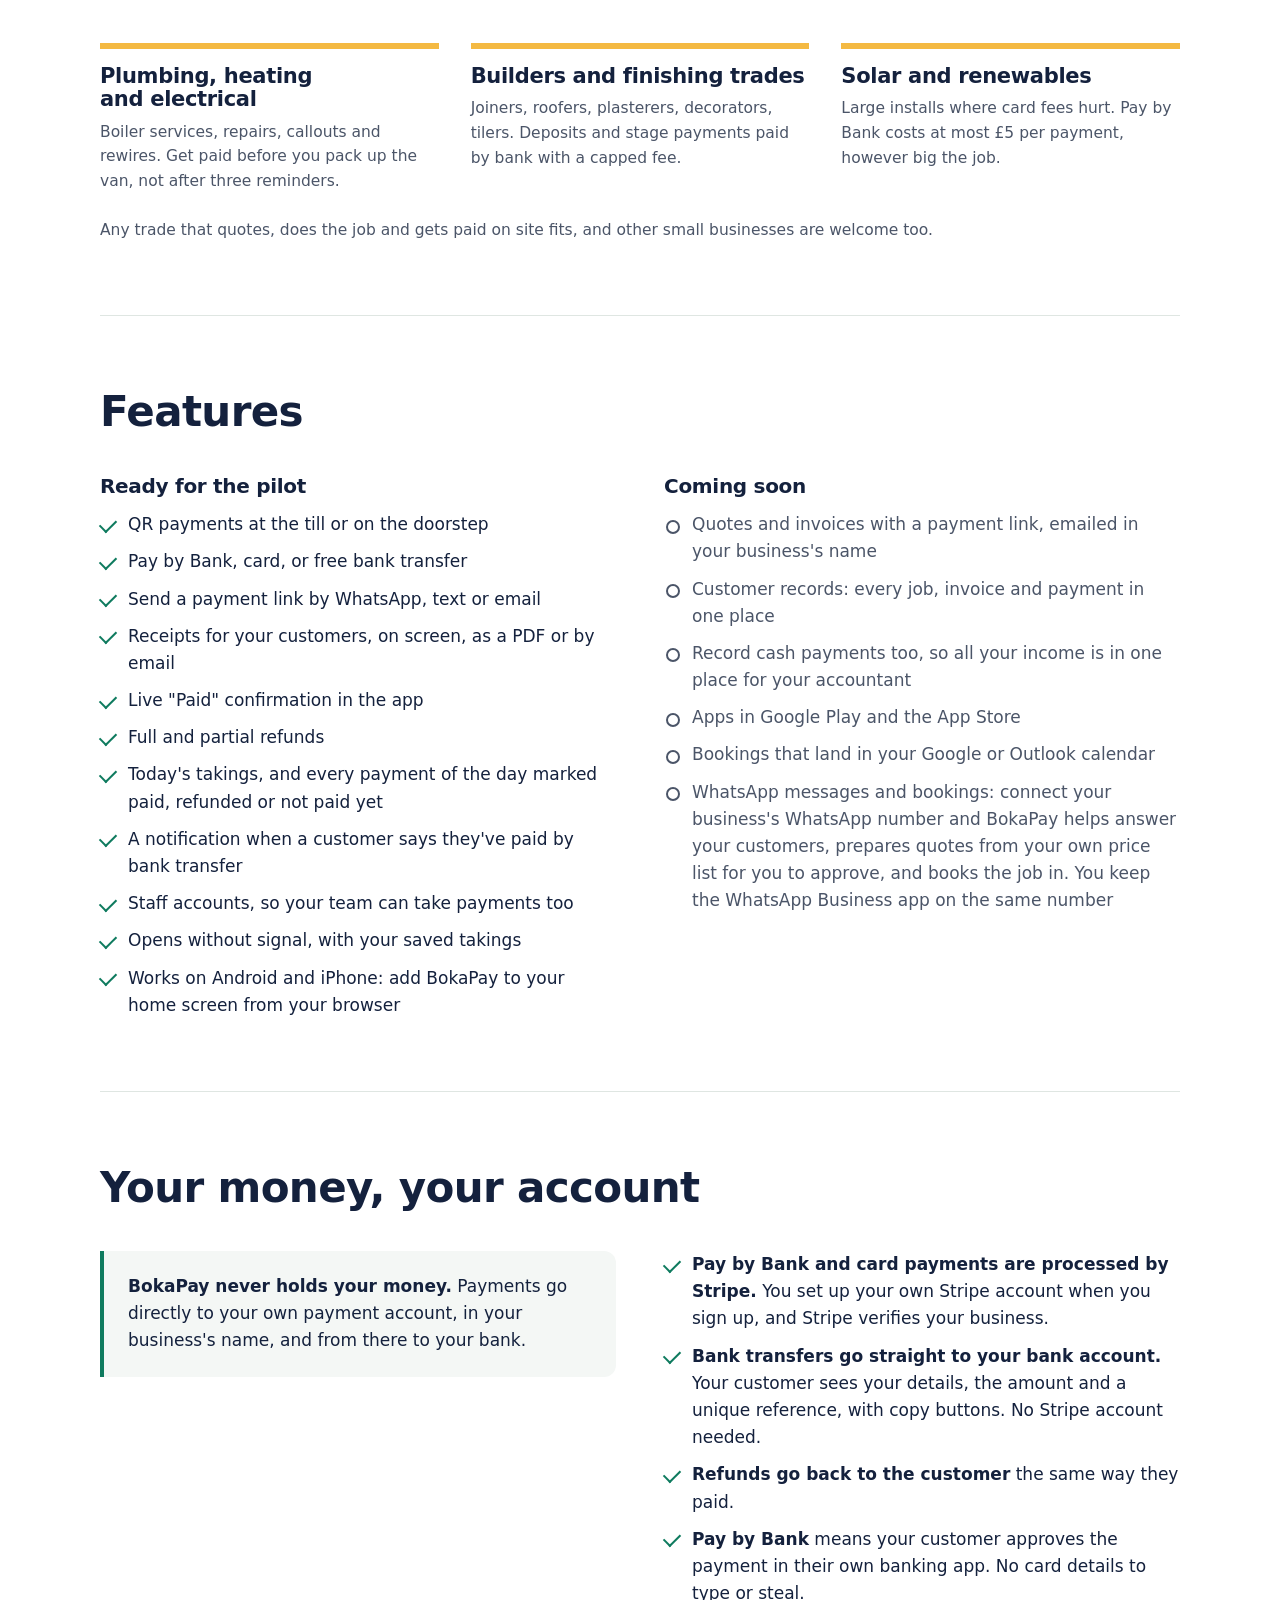
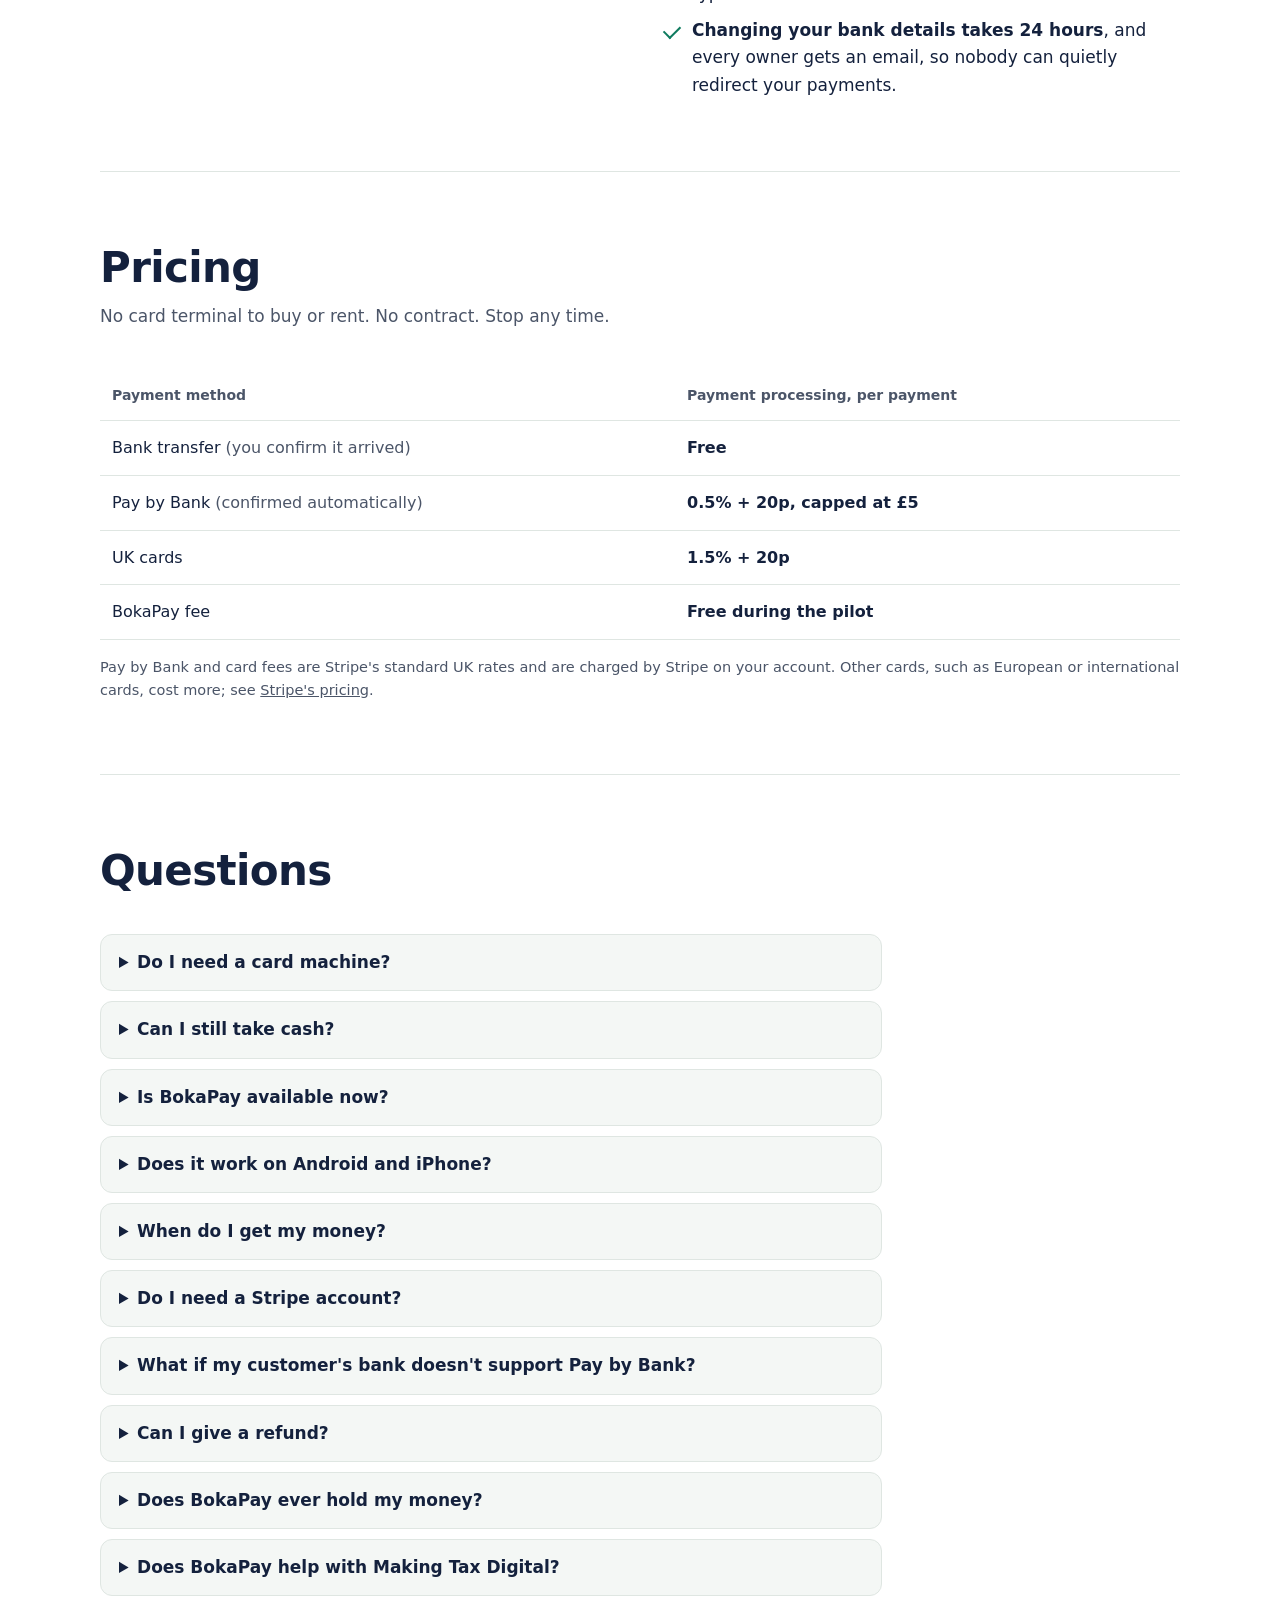
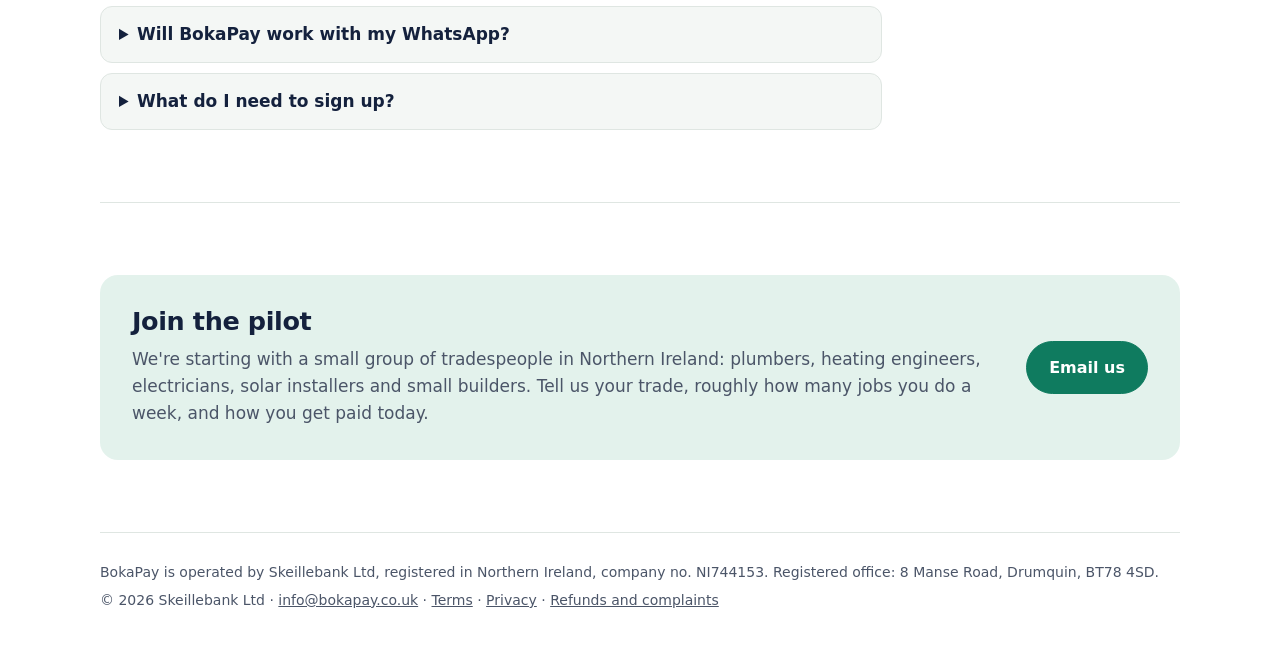
==== commit 7987378e: "WhatsApp messages and bookings (coming soon) on the homepage; Meta and Twilio in the privacy notice " ====
--- a/index.html
+++ b/index.html
@@ -112,6 +112,7 @@
           <li>Record cash payments too, so all your income is in one place for your accountant</li>
           <li>Apps in Google Play and the App Store</li>
           <li>Bookings that land in your Google or Outlook calendar</li>
+          <li>WhatsApp messages and bookings: connect your business's WhatsApp number and BokaPay helps answer your customers, prepares quotes from your own price list for you to approve, and books the job in. You keep the WhatsApp Business app on the same number</li>
         </ul>
       </div>
     </div>
@@ -167,6 +168,7 @@
       <details><summary>Can I give a refund?</summary><p>Yes, full or partial. Pay by Bank and card refunds are made from the app. For a bank transfer, you send the money back from your bank and record it in the app.</p></details>
       <details><summary>Does BokaPay ever hold my money?</summary><p>No. Payments go straight to your own bank or Stripe account.</p></details>
       <details><summary>Does BokaPay help with Making Tax Digital?</summary><p>BokaPay keeps a digital record of every payment you take through it, which you or your accountant can use for your records. It doesn't send anything to HMRC itself; your accounting software or accountant still does that.</p></details>
+      <details><summary>Will BokaPay work with my WhatsApp?</summary><p>Soon. You'll connect your business's own WhatsApp number to BokaPay through Meta's sign-up, and keep using the WhatsApp Business app on your phone as now. BokaPay then helps reply to your customers about your jobs, quotes and bookings, and nothing else. Prices come only from your own price list, and you approve every quote before it goes out. When you reply to a customer yourself, BokaPay stops replying in that conversation until you hand it back. Meta charges your business directly for WhatsApp messages, and you can disconnect your number at any time.</p></details>
       <details><summary>What do I need to sign up?</summary><p>Your business details and bank account. For Pay by Bank and card, Stripe also verifies your business. Sole traders are welcome.</p></details>
     </div>
   </section>
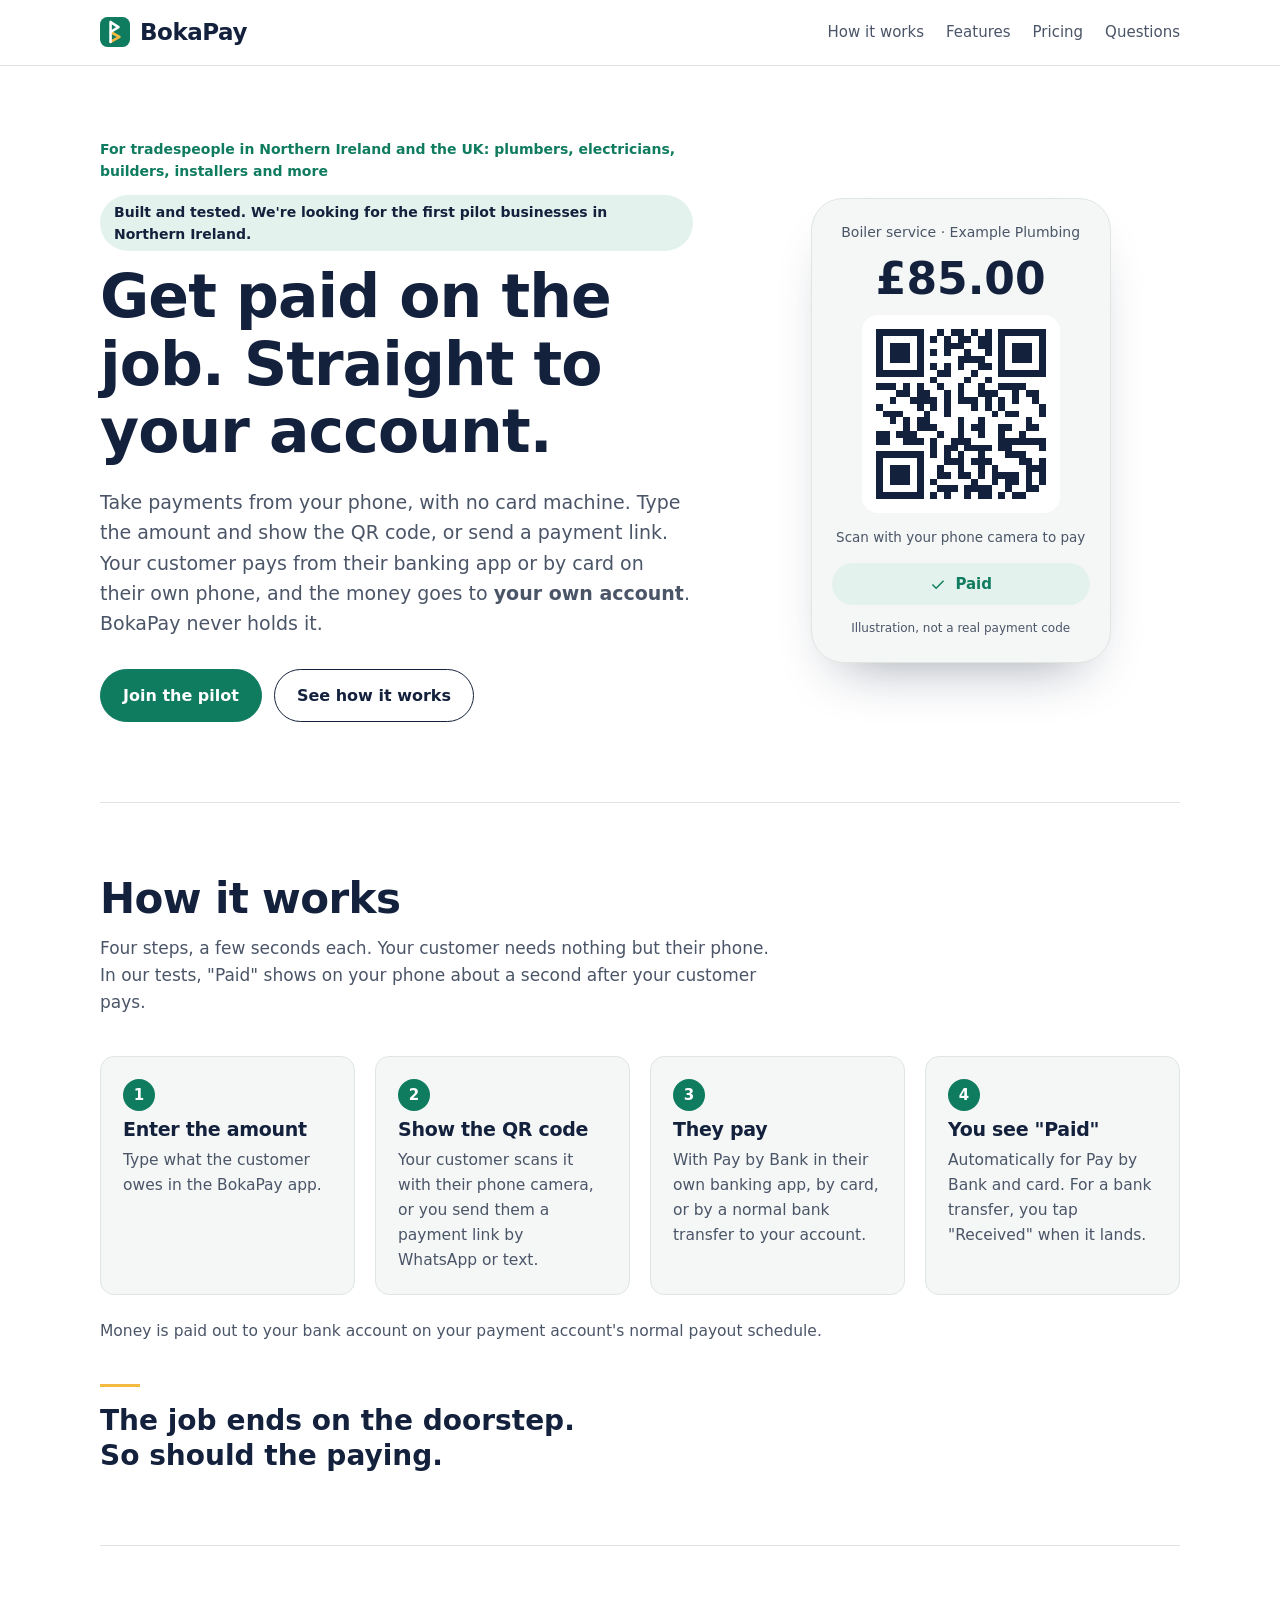
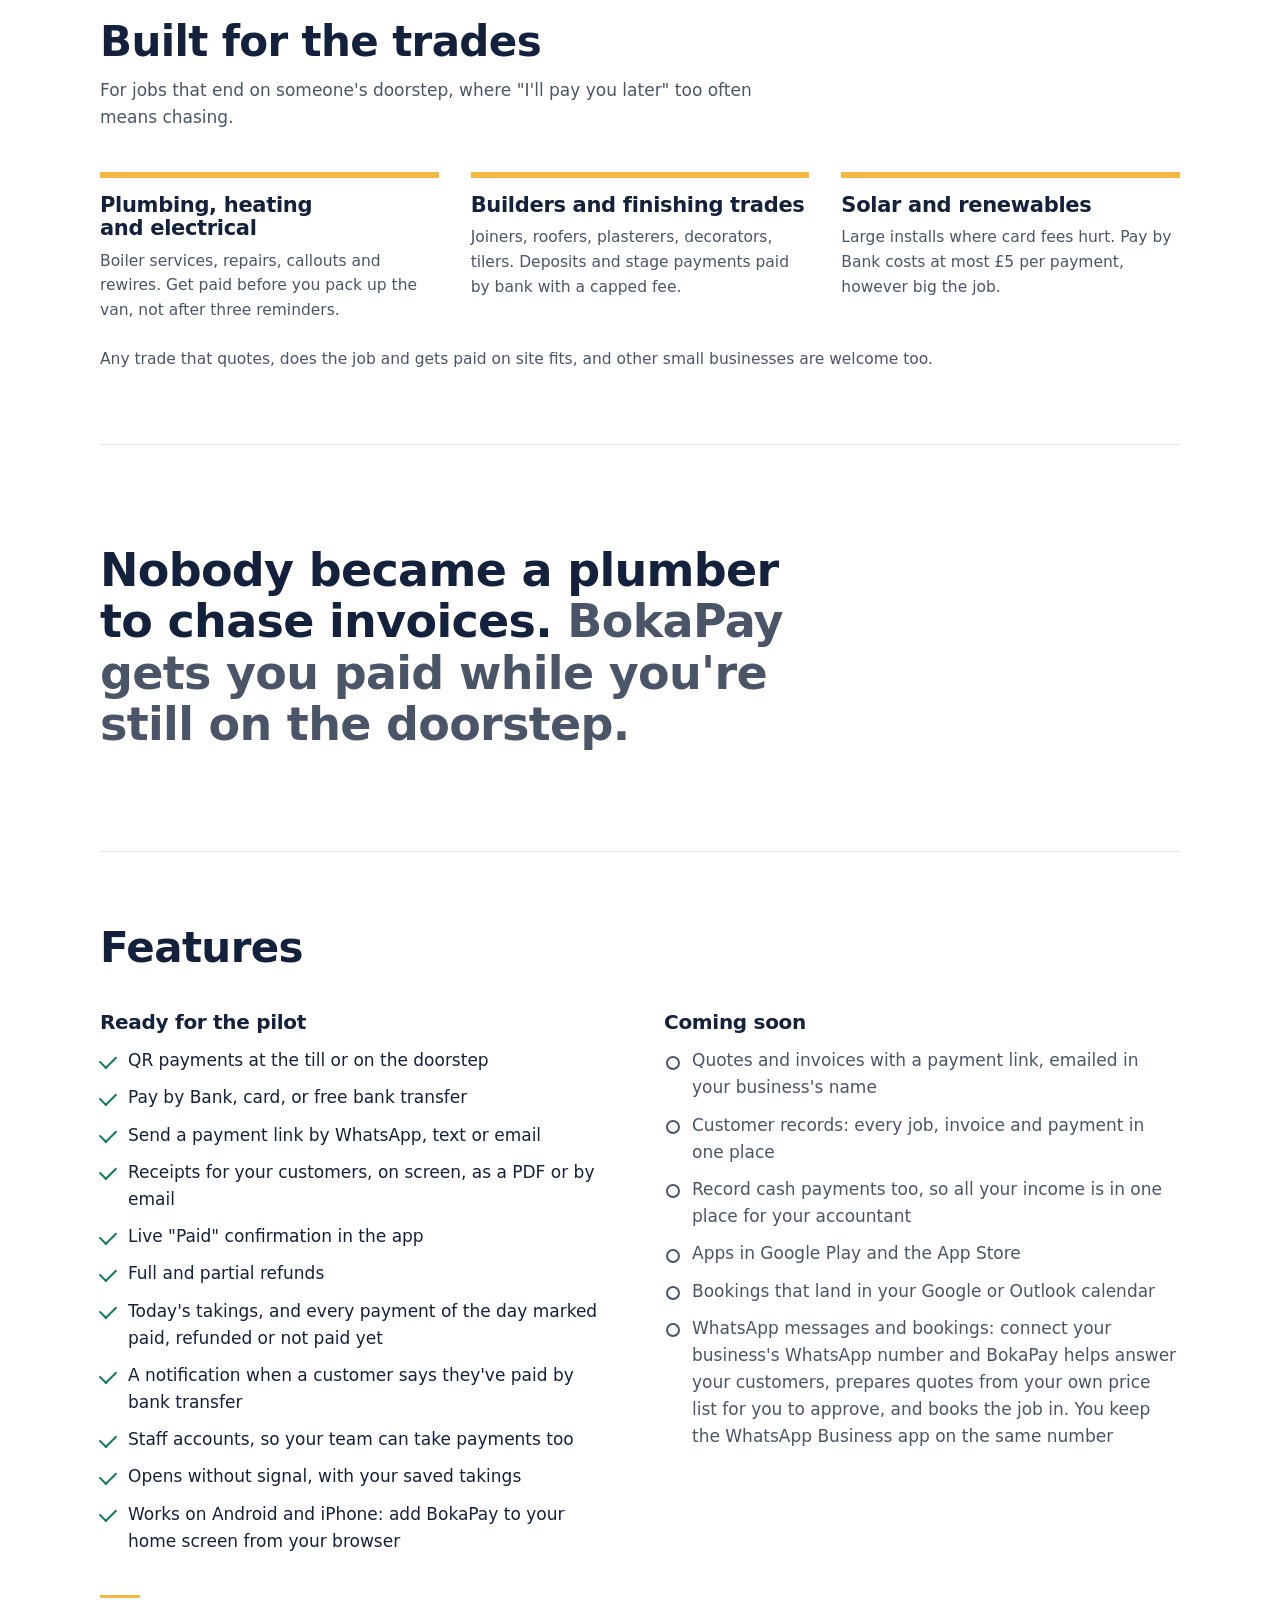
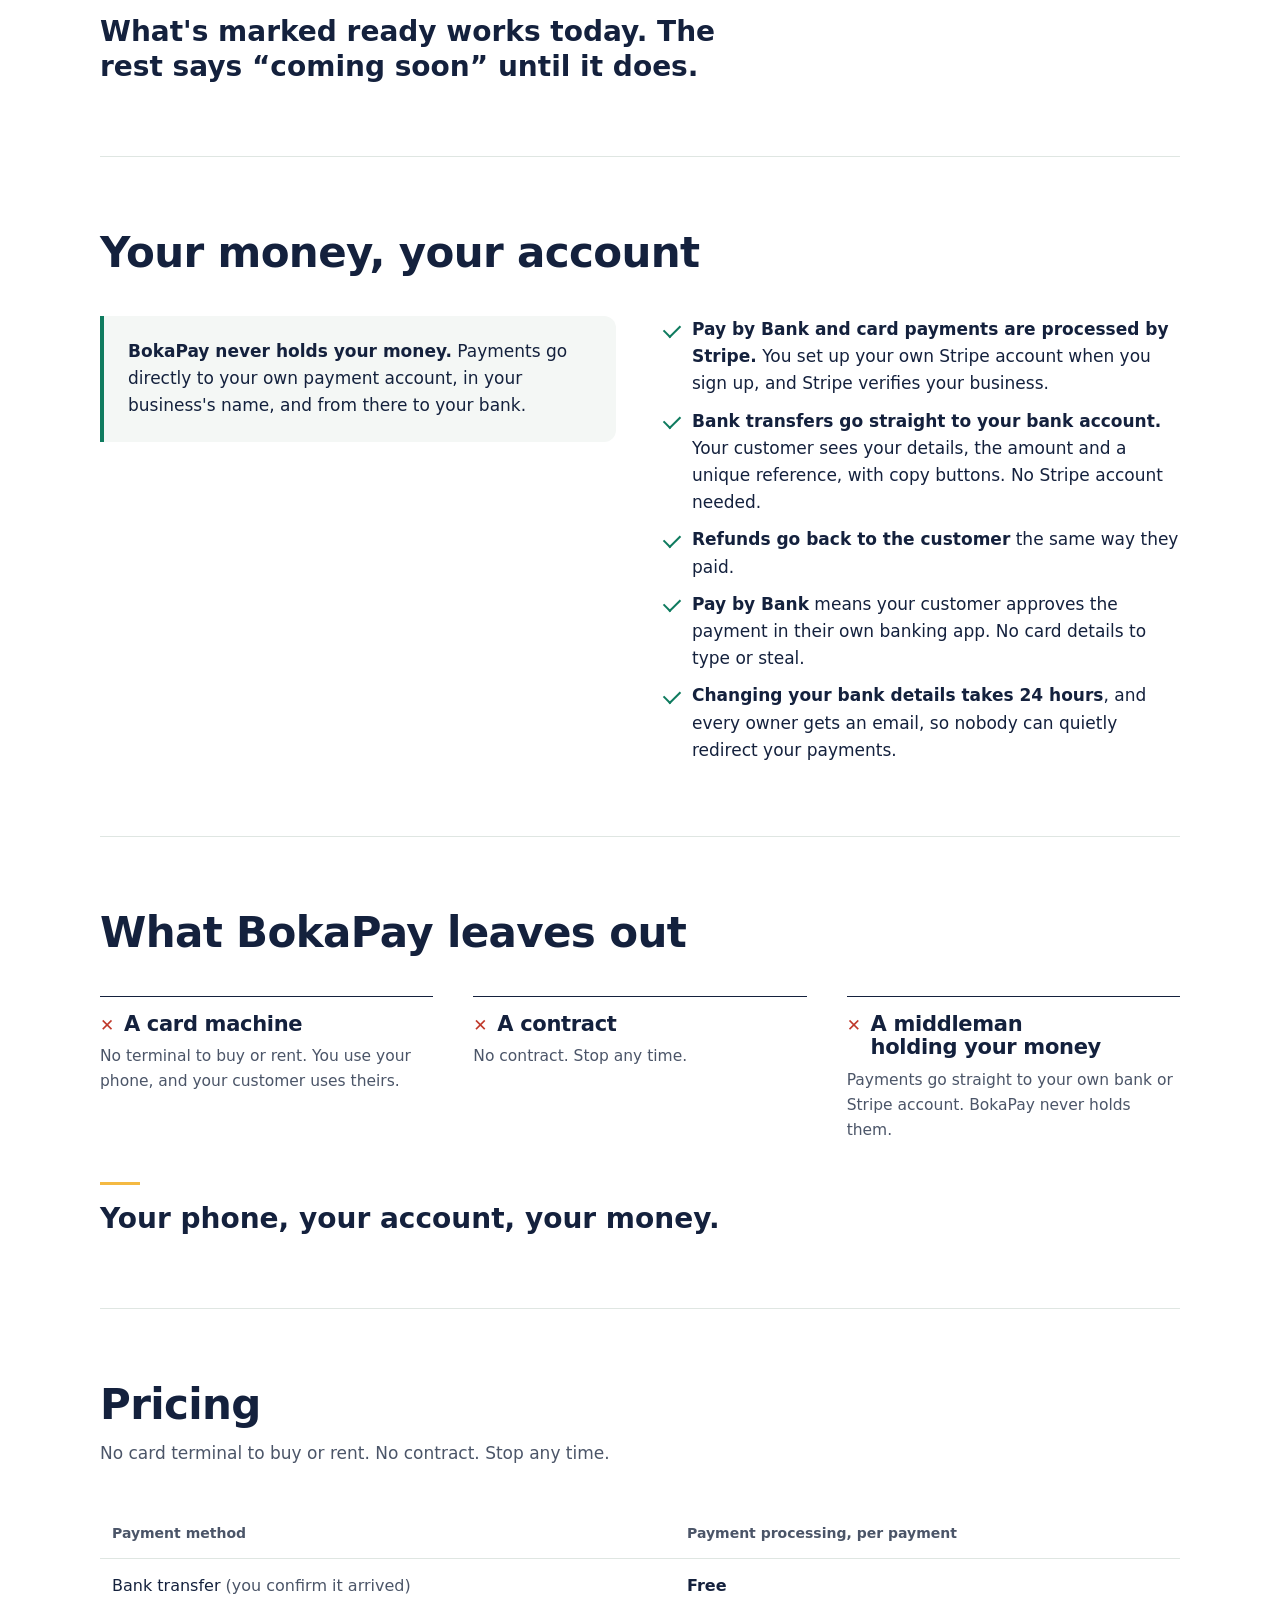
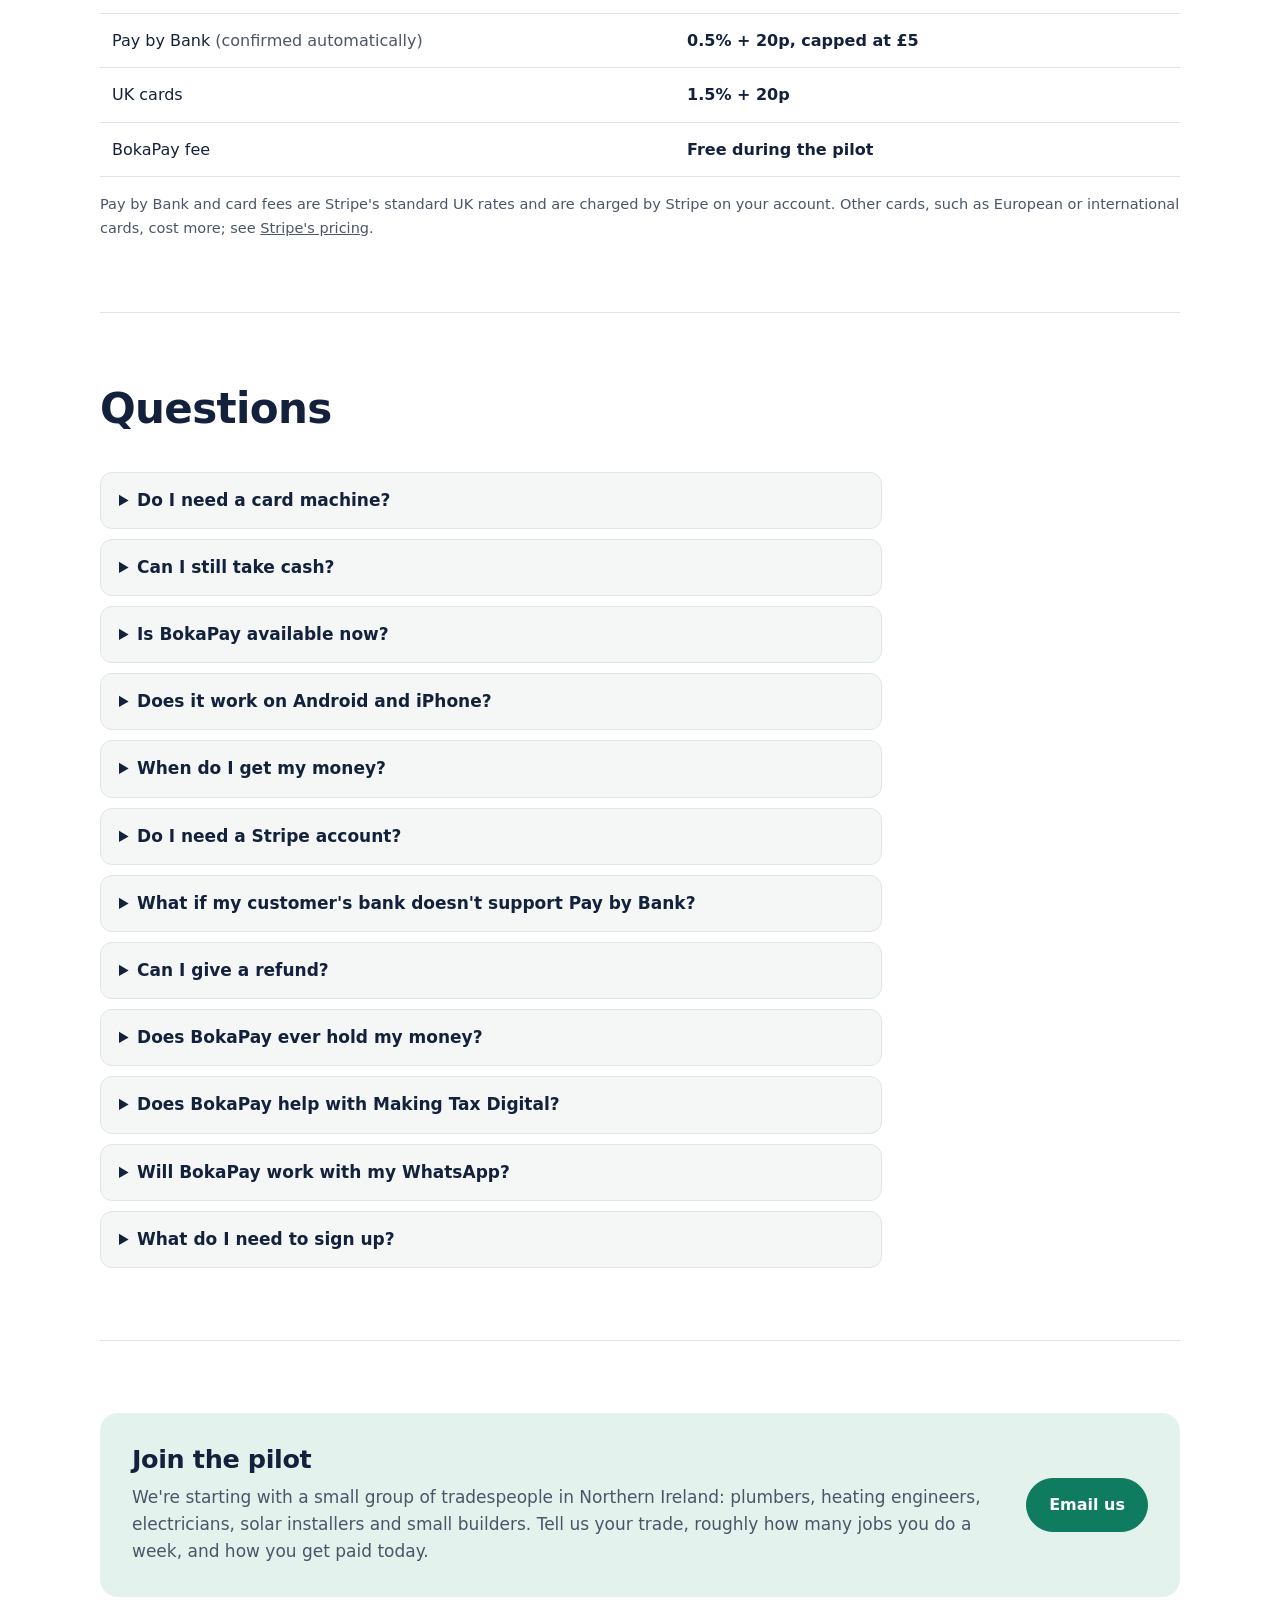
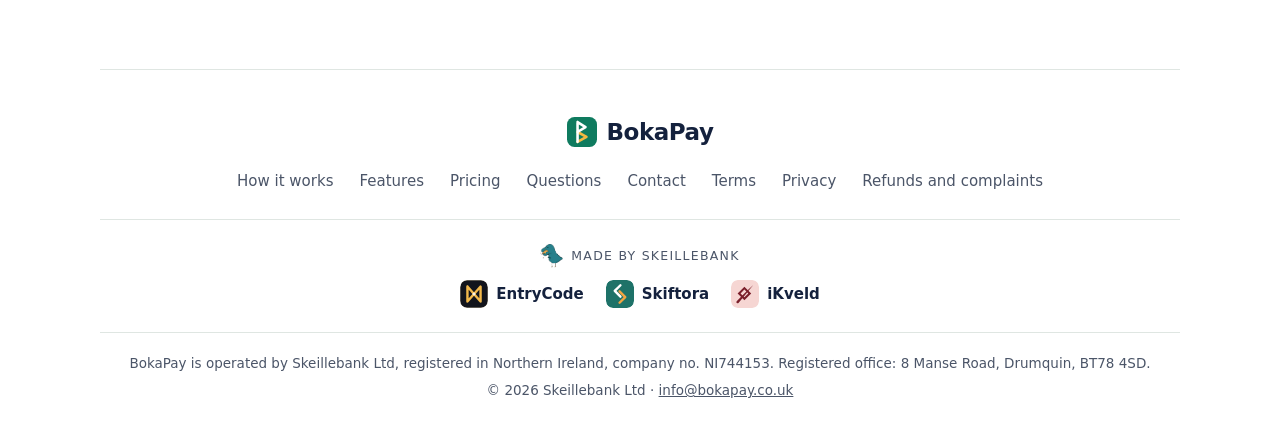
==== commit 070a4d9f: "Brand voice: closing lines, a breathing section, what BokaPay leaves out, and a centred footer with " ====
--- a/index.html
+++ b/index.html
@@ -68,6 +68,7 @@
       <li><h3>You see "Paid"</h3><p>Automatically for Pay by Bank and card. For a bank transfer, you tap "Received" when it lands.</p></li>
     </ol>
     <p class="note">Money is paid out to your bank account on your payment account's normal payout schedule.</p>
+    <p class="land">The job ends on the doorstep. So should the paying.</p>
   </section>
 
   <section id="who">
@@ -81,6 +82,10 @@
       <div><h3>Solar and renewables</h3><p>Large installs where card fees hurt. Pay by Bank costs at most £5 per payment, however big the job.</p></div>
     </div>
     <p class="note">Any trade that quotes, does the job and gets paid on site fits, and other small businesses are welcome too.</p>
+  </section>
+
+  <section class="breath" aria-label="Why BokaPay">
+    <p>Nobody became a plumber to chase invoices. <span>BokaPay gets you paid while you're still on the doorstep.</span></p>
   </section>
 
   <section id="features">
@@ -116,6 +121,7 @@
         </ul>
       </div>
     </div>
+    <p class="land">What's marked ready works today. The rest says “coming soon” until it does.</p>
   </section>
 
   <section id="money">
@@ -134,6 +140,27 @@
 <li><span><strong>Changing your bank details takes 24 hours</strong>, and every owner gets an email, so nobody can quietly redirect your payments.</span></li>
       </ul>
     </div>
+  </section>
+
+  <section id="without">
+    <div class="sec-head">
+      <h2>What BokaPay leaves out</h2>
+    </div>
+    <ul class="without">
+      <li>
+        <h3>A card machine</h3>
+        <p>No terminal to buy or rent. You use your phone, and your customer uses theirs.</p>
+      </li>
+      <li>
+        <h3>A contract</h3>
+        <p>No contract. Stop any time.</p>
+      </li>
+      <li>
+        <h3>A middleman holding your money</h3>
+        <p>Payments go straight to your own bank or Stripe account. BokaPay never holds them.</p>
+      </li>
+    </ul>
+    <p class="land">Your phone, your account, your money.</p>
   </section>
 
   <section id="pricing">
@@ -183,9 +210,28 @@
     </div>
   </section>
 
-  <footer>
-    <span>BokaPay is operated by Skeillebank Ltd, registered in Northern Ireland, company no. NI744153. Registered office: 8 Manse Road, Drumquin, BT78 4SD.</span>
-    <span>© 2026 Skeillebank Ltd · <a href="mailto:info@bokapay.co.uk">info@bokapay.co.uk</a> · <a href="terms.html">Terms</a> · <a href="privacy.html">Privacy</a> · <a href="refunds.html">Refunds and complaints</a></span>
+  <footer class="sfoot">
+    <a class="wordmark" href="./"><img src="logo.svg" alt="">BokaPay</a>
+    <nav class="sfoot-links" aria-label="Footer">
+      <a href="#how">How it works</a>
+      <a href="#features">Features</a>
+      <a href="#pricing">Pricing</a>
+      <a href="#faq">Questions</a>
+      <a href="mailto:info@bokapay.co.uk">Contact</a>
+      <a href="terms.html">Terms</a>
+      <a href="privacy.html">Privacy</a>
+      <a href="refunds.html">Refunds and complaints</a>
+    </nav>
+    <nav class="family" aria-label="Skeillebank products">
+      <a class="family-label label" href="https://skeillebank.com"><img src="logos/skeillebank.webp" alt="" width="23" height="24">Made by Skeillebank</a>
+      <a class="fam" href="https://entrycode.uk"><img src="logos/entrycode.svg" alt="" width="28" height="28">EntryCode</a>
+      <a class="fam" href="https://skiftora.com"><img src="logos/skiftora.svg" alt="" width="28" height="28">Skiftora</a>
+      <a class="fam" href="https://ikveld.com"><img src="logos/ikveld.svg" alt="" width="28" height="28">iKveld</a>
+    </nav>
+    <div class="sfoot-fine">
+      <p>BokaPay is operated by Skeillebank Ltd, registered in Northern Ireland, company no. NI744153. Registered office: 8 Manse Road, Drumquin, BT78 4SD.</p>
+      <p>© 2026 Skeillebank Ltd · <a href="mailto:info@bokapay.co.uk">info@bokapay.co.uk</a></p>
+    </div>
   </footer>
 </main>
 </body>
--- a/styles.css
+++ b/styles.css
@@ -145,3 +145,35 @@
   .price-table td:last-child { white-space: normal; }
   .pilot { padding: 24px; }
 }
+
+/* Layout from the brand voice (voice.md): closing lines, a breathing section, what BokaPay leaves out, the Skeillebank family */
+.land { margin-top: 40px; font-family: var(--display); font-weight: 650; font-size: clamp(22px, 2.6vw, 28px); line-height: 1.25; max-width: 28em; text-wrap: balance; }
+.land::before { content: ""; display: block; width: 40px; height: 3px; background: var(--brand-yellow); margin-bottom: 16px; }
+section.breath { padding-block: 100px; }
+.breath p { font-family: var(--display); font-weight: 700; font-size: clamp(28px, 4.2vw, 46px); line-height: 1.12; letter-spacing: -0.015em; max-width: 19em; text-wrap: balance; }
+.breath p span { color: var(--muted); }
+.without { list-style: none; margin: 0; padding: 0; display: grid; grid-template-columns: repeat(3, minmax(0, 1fr)); gap: 36px 40px; }
+.without li { border-top: 1.5px solid var(--fg); padding-top: 16px; display: grid; gap: 8px; align-content: start; }
+.without h3 { font-size: 21px; display: flex; gap: 10px; align-items: baseline; }
+.without h3::before { content: "✕"; color: #c0392b; font-size: 17px; }
+.without p { color: var(--muted); font-size: 15.5px; }
+.family { display: flex; flex-wrap: wrap; align-items: center; gap: 10px 22px; padding-bottom: 16px; margin-bottom: 6px; border-bottom: 1px solid var(--line); }
+.family-label { font-size: 12.5px; letter-spacing: 0.1em; text-transform: uppercase; color: var(--muted); text-decoration: none; }
+.family a.fam { display: inline-flex; align-items: center; gap: 8px; color: var(--fg); font-weight: 600; font-size: 15px; text-decoration: none; }
+.family a.fam:hover, .family-label:hover { color: var(--accent); }
+.family img { width: 28px; height: 28px; border-radius: 7px; display: block; }
+@media (max-width: 900px) { .without { grid-template-columns: minmax(0, 1fr); gap: 28px; } section.breath { padding-block: 64px; } }
+
+/* Footer, centred and stacked like every Skeillebank site: wordmark, page links, the family, then the legal line. */
+footer.sfoot { display: grid; justify-items: center; text-align: center; gap: 0; padding-block: 44px 40px; }
+.sfoot .wordmark { justify-content: center; }
+.sfoot-links { display: flex; flex-wrap: wrap; justify-content: center; gap: 8px 26px; margin-top: 18px; font-size: 15px; }
+.sfoot-links a { color: var(--muted); text-decoration: none; }
+.sfoot-links a:hover { color: var(--fg); }
+.sfoot .family { width: 100%; justify-content: center; margin: 26px 0 0; padding: 24px 0 0; border-top: 1px solid var(--line); border-bottom: none; }
+.sfoot .family-label { flex-basis: 100%; text-align: center; margin-bottom: 2px; }
+.sfoot-fine { width: 100%; margin-top: 24px; padding-top: 20px; border-top: 1px solid var(--line); display: grid; gap: 6px; font-size: 13.5px; color: var(--muted); }
+.sfoot-fine a { color: inherit; }
+
+.family-label img{height:24px; width:auto; border-radius:0;}
+a.family-label{display:inline-flex; align-items:center; justify-content:center; gap:8px; text-decoration:none;}
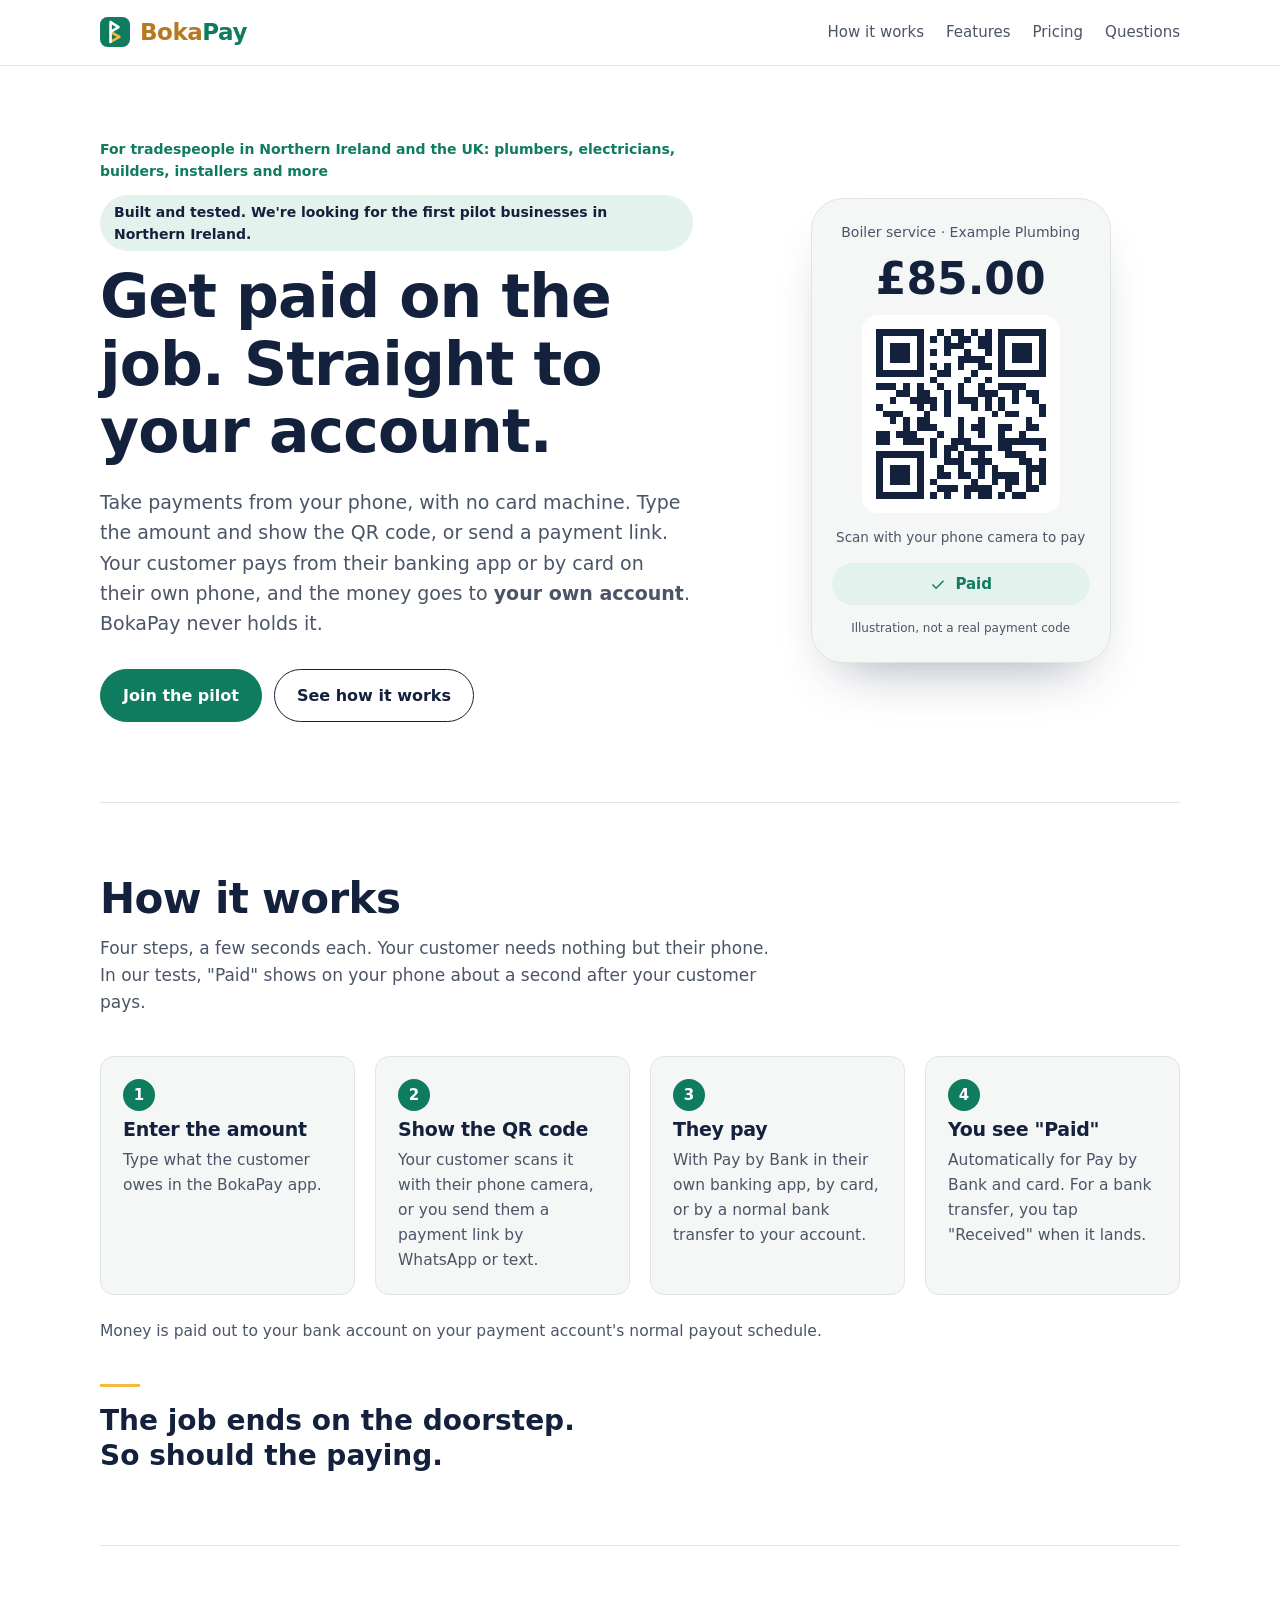
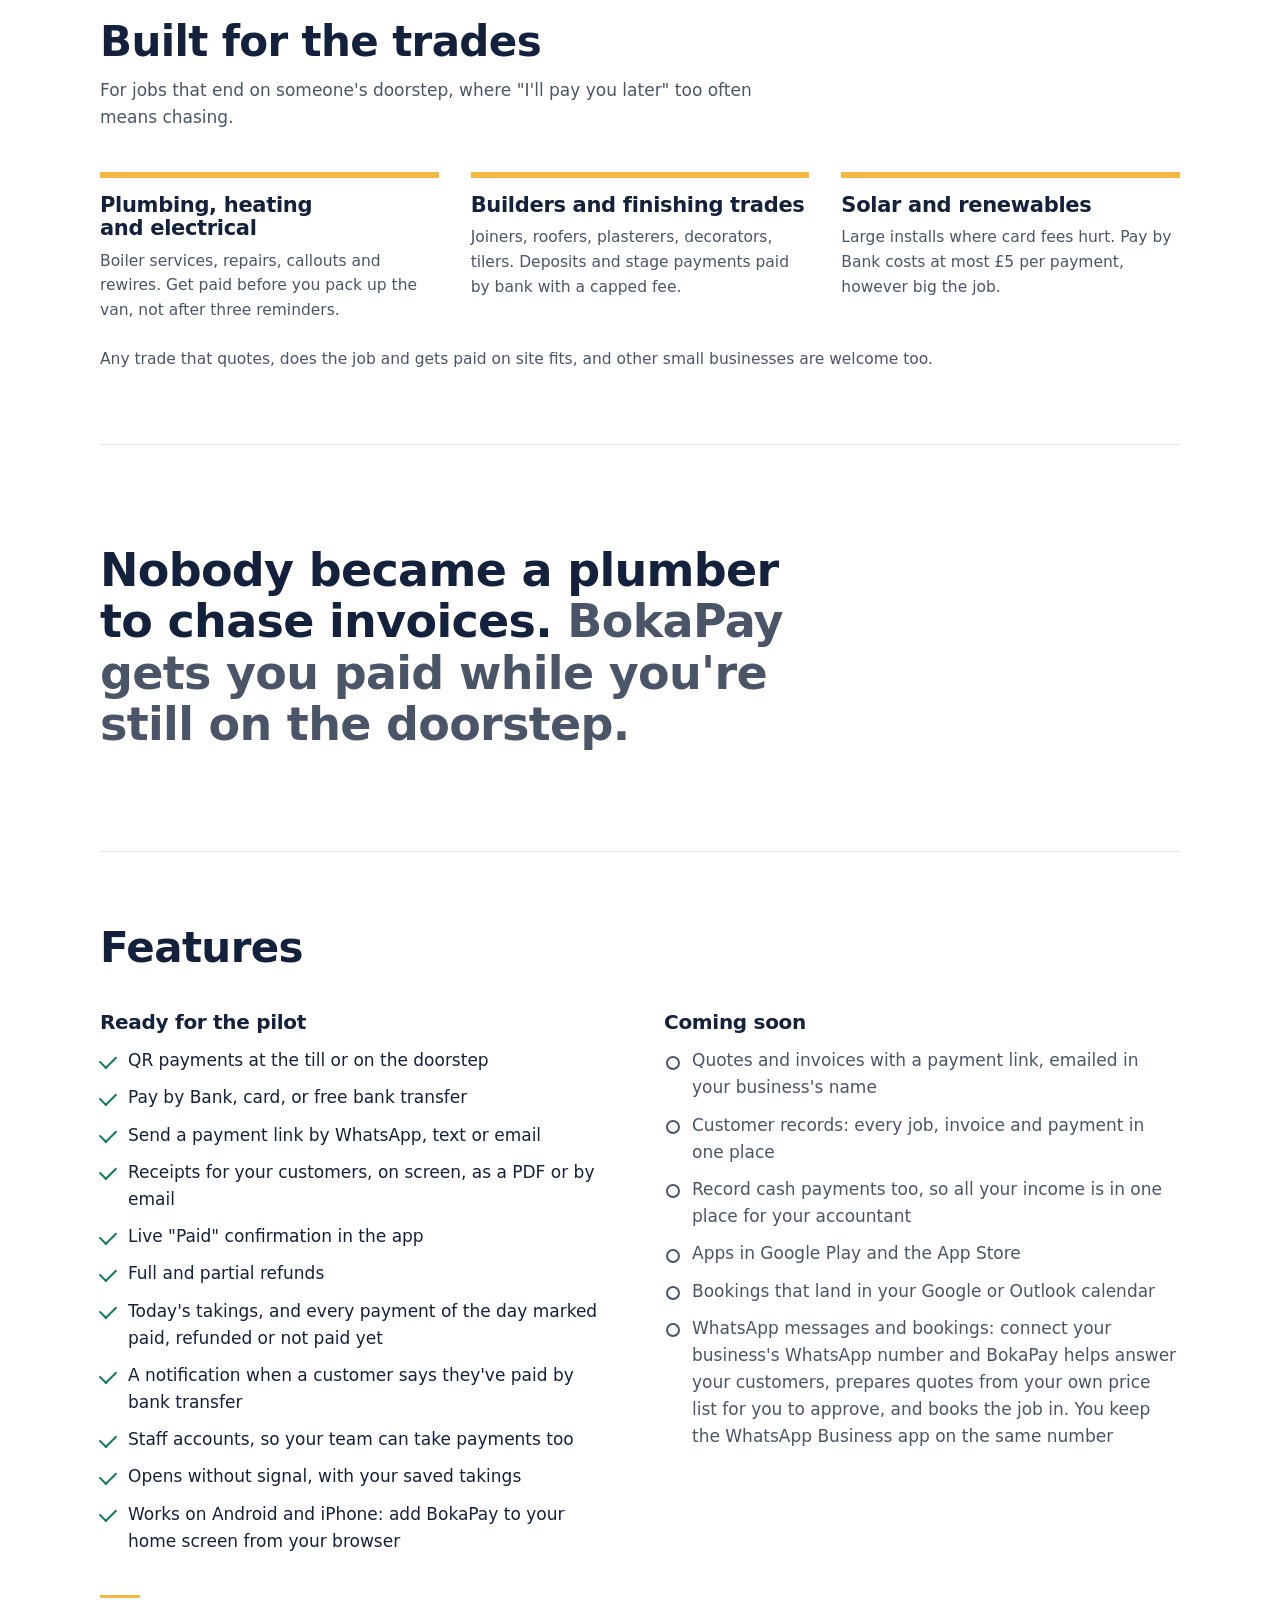
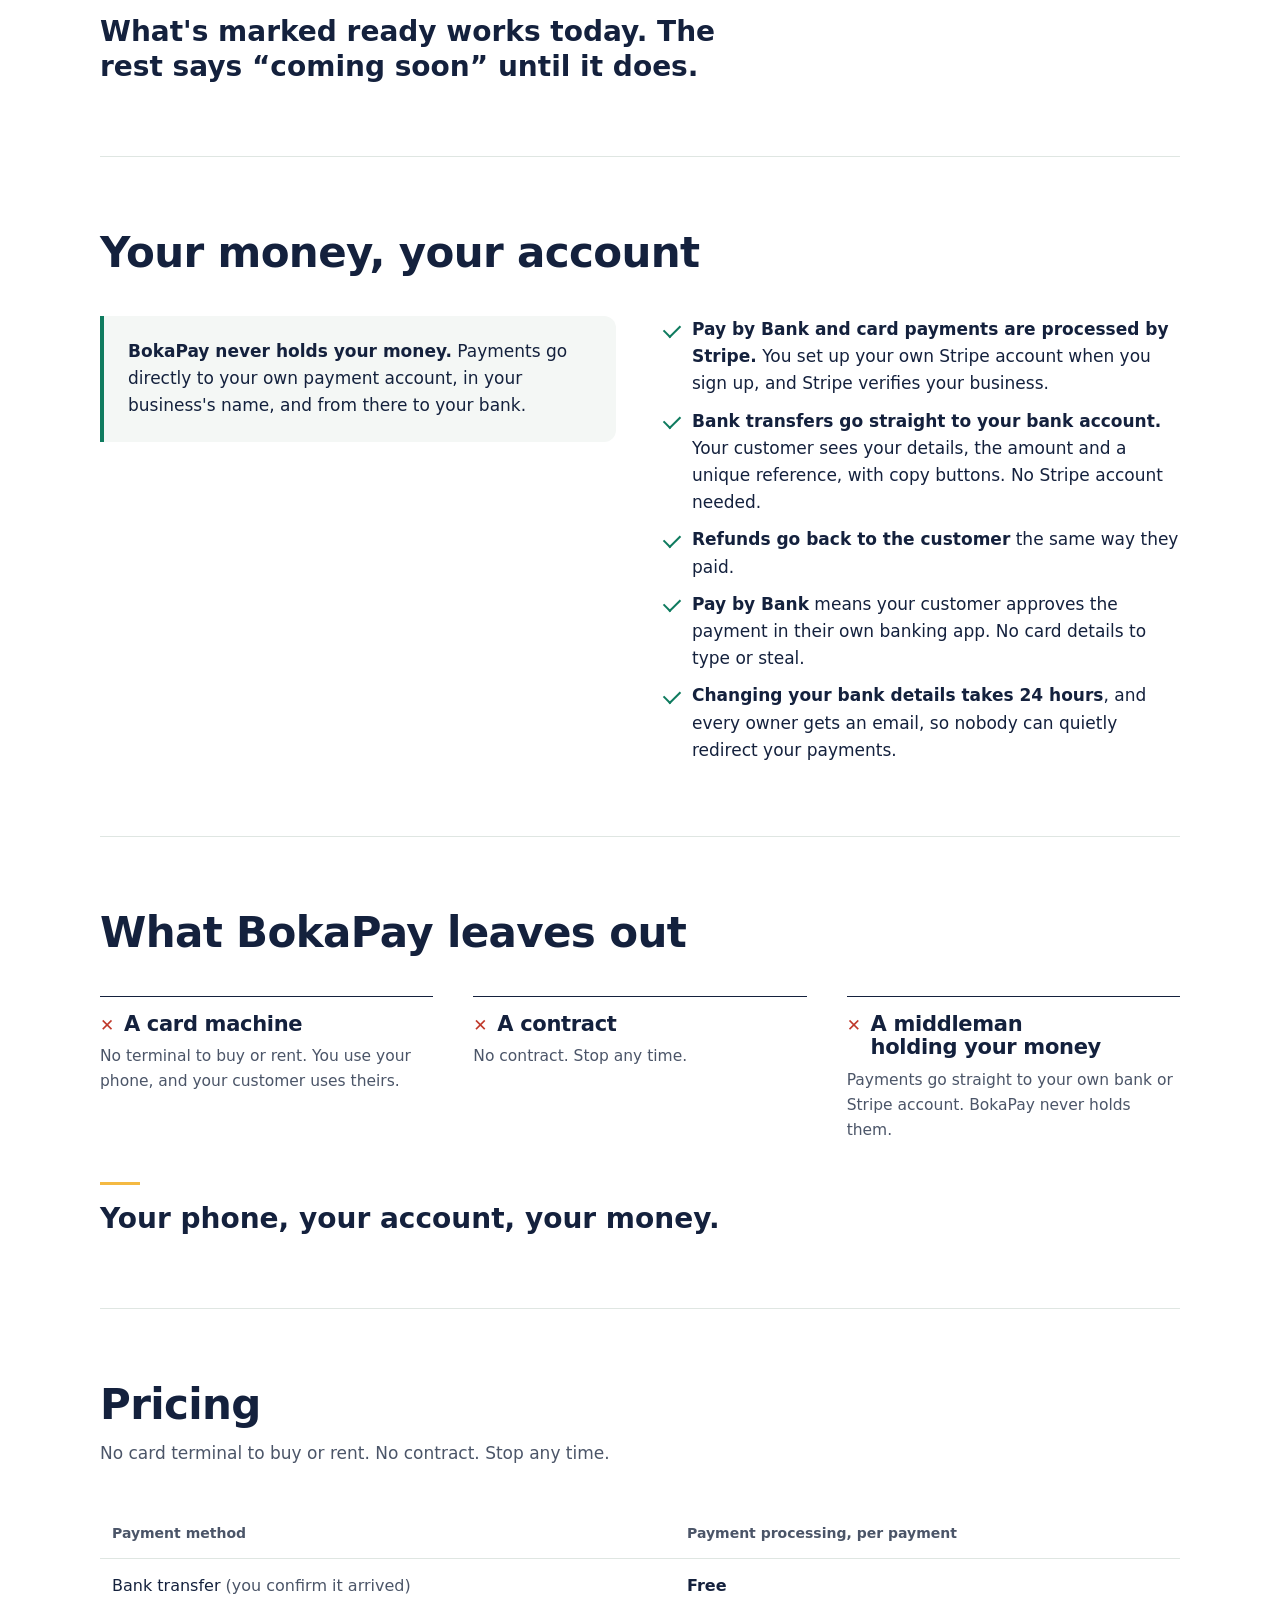
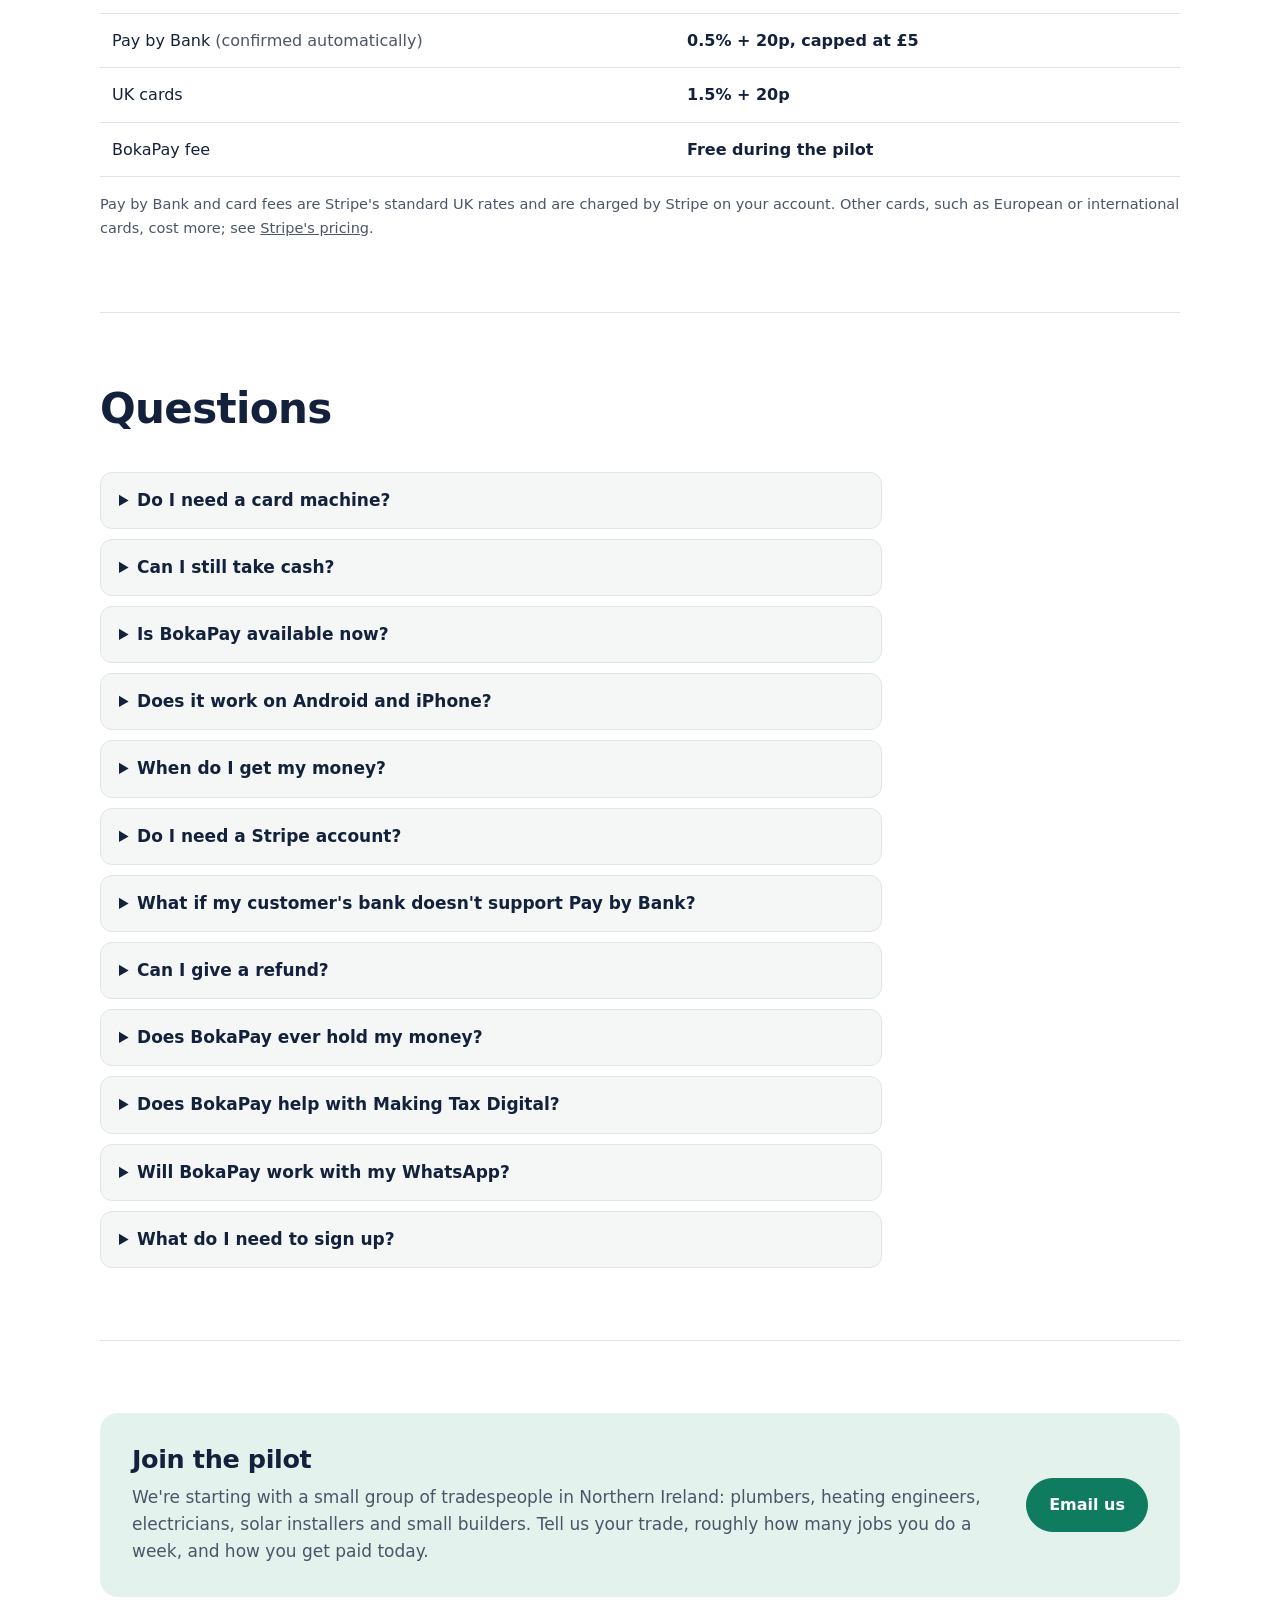
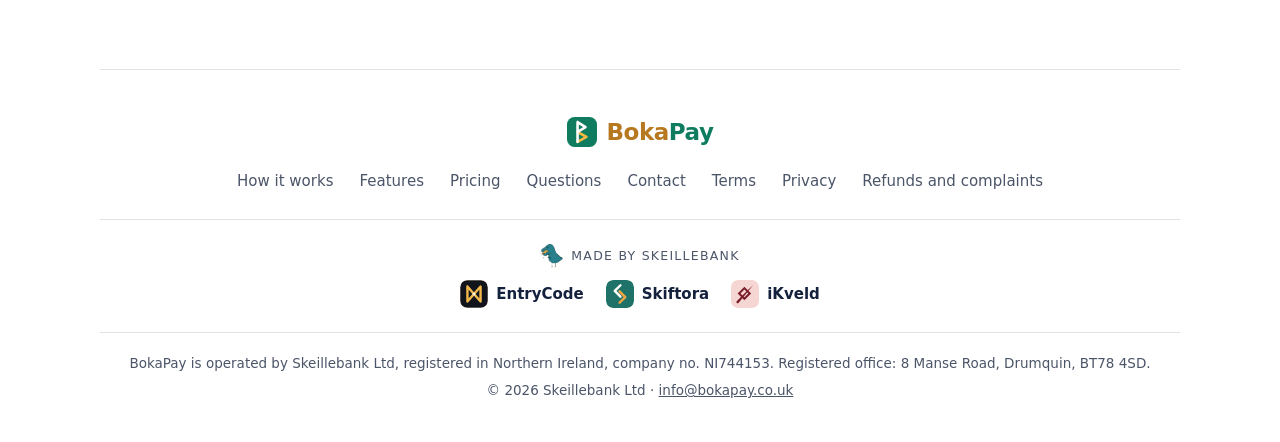
==== commit 96851c14: "Two-colour wordmark: Boka in orange, Pay in green, on every page and the share image Co-Authored-By:" ====
--- a/index.html
+++ b/index.html
@@ -24,7 +24,7 @@
 <body>
 <header class="site-header">
   <div class="wrap">
-    <a class="wordmark" href="./"><img src="logo.svg" alt="">BokaPay</a>
+    <a class="wordmark" href="./"><img src="logo.svg" alt=""><span aria-label="BokaPay"><span class="wm-boka">Boka</span><span class="wm-pay">Pay</span></span></a>
     <nav class="nav" aria-label="Main">
       <a href="#how">How it works</a>
       <a href="#features">Features</a>
@@ -211,7 +211,7 @@
   </section>
 
   <footer class="sfoot">
-    <a class="wordmark" href="./"><img src="logo.svg" alt="">BokaPay</a>
+    <a class="wordmark" href="./"><img src="logo.svg" alt=""><span aria-label="BokaPay"><span class="wm-boka">Boka</span><span class="wm-pay">Pay</span></span></a>
     <nav class="sfoot-links" aria-label="Footer">
       <a href="#how">How it works</a>
       <a href="#features">Features</a>
--- a/styles.css
+++ b/styles.css
@@ -177,3 +177,9 @@
 
 .family-label img{height:24px; width:auto; border-radius:0;}
 a.family-label{display:inline-flex; align-items:center; justify-content:center; gap:8px; text-decoration:none;}
+
+/* Two-colour wordmark: "Boka" orange, "Pay" green (lighter shades on dark). */
+.wm-boka { color: #b7791f; }
+.wm-pay { color: var(--accent); }
+@media (prefers-color-scheme: dark) { :root:not([data-theme="light"]) .wm-boka { color: var(--brand-yellow); } }
+:root[data-theme="dark"] .wm-boka { color: var(--brand-yellow); }
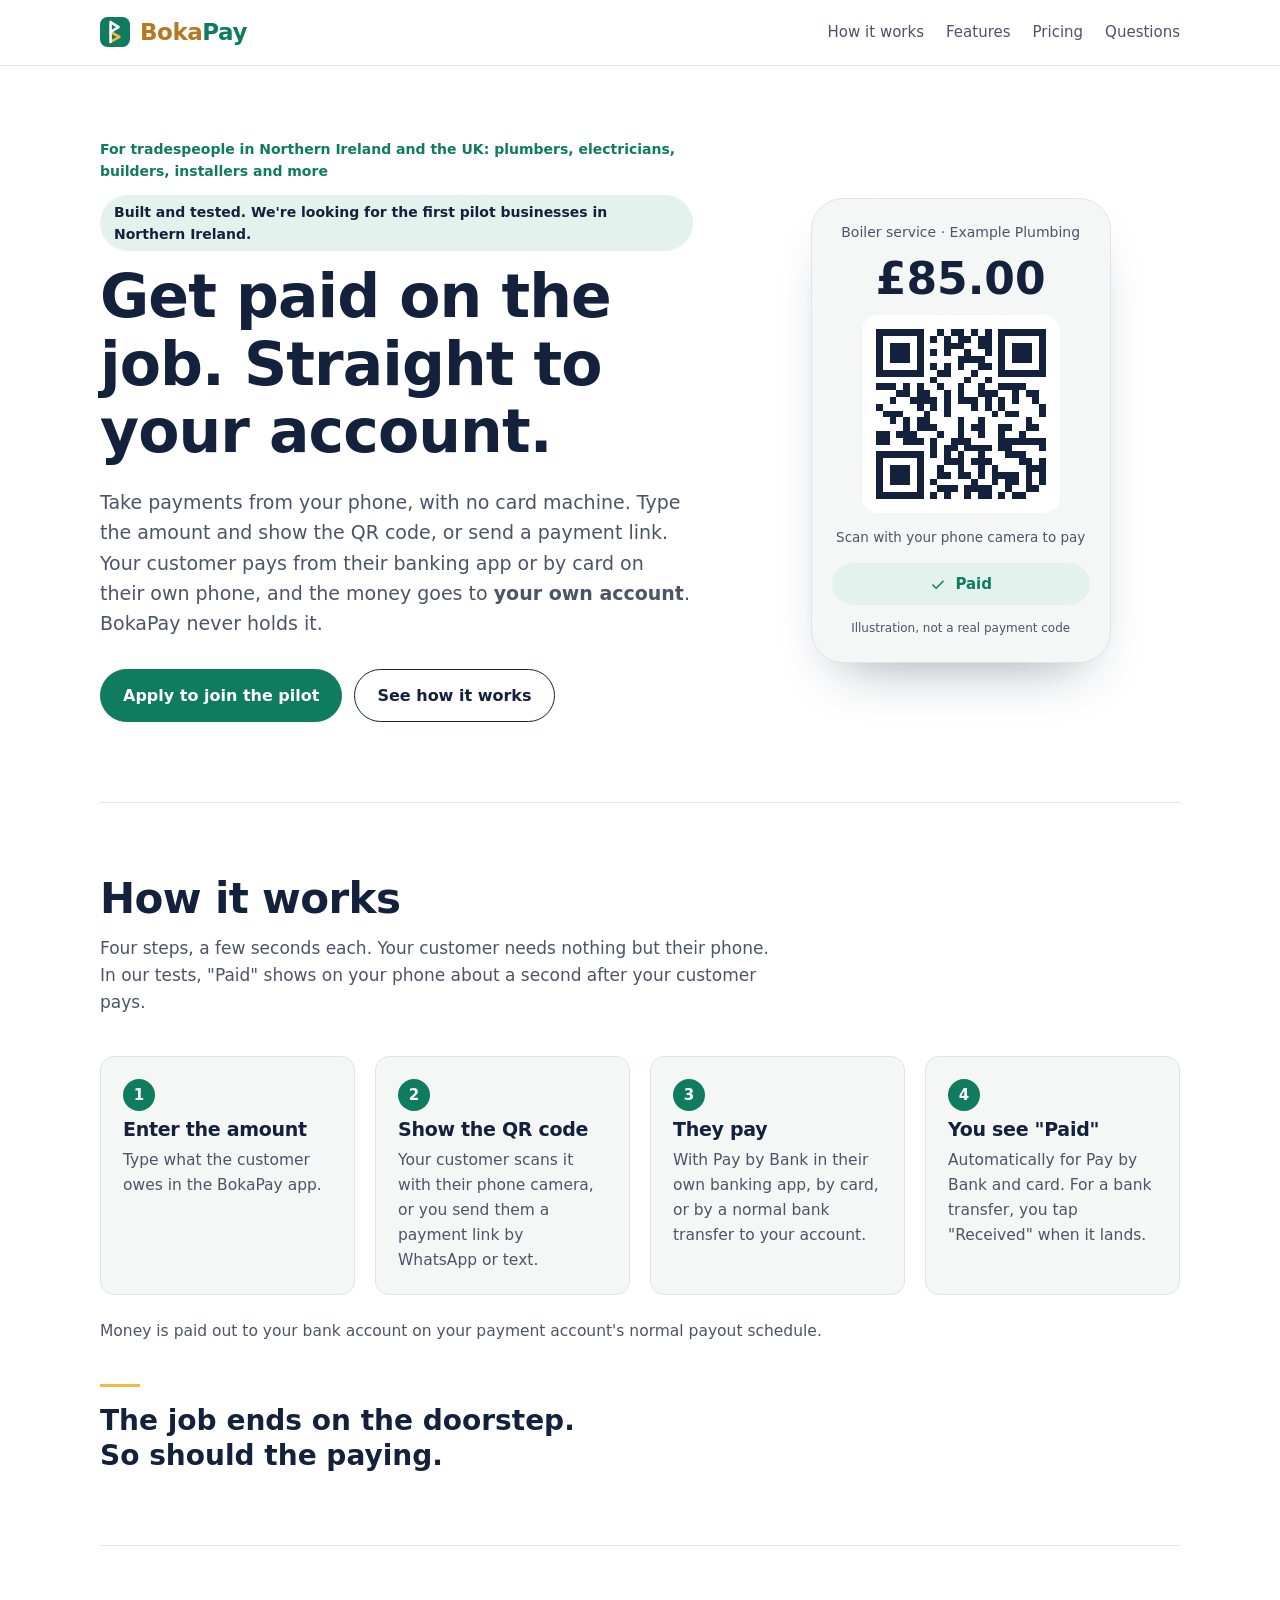
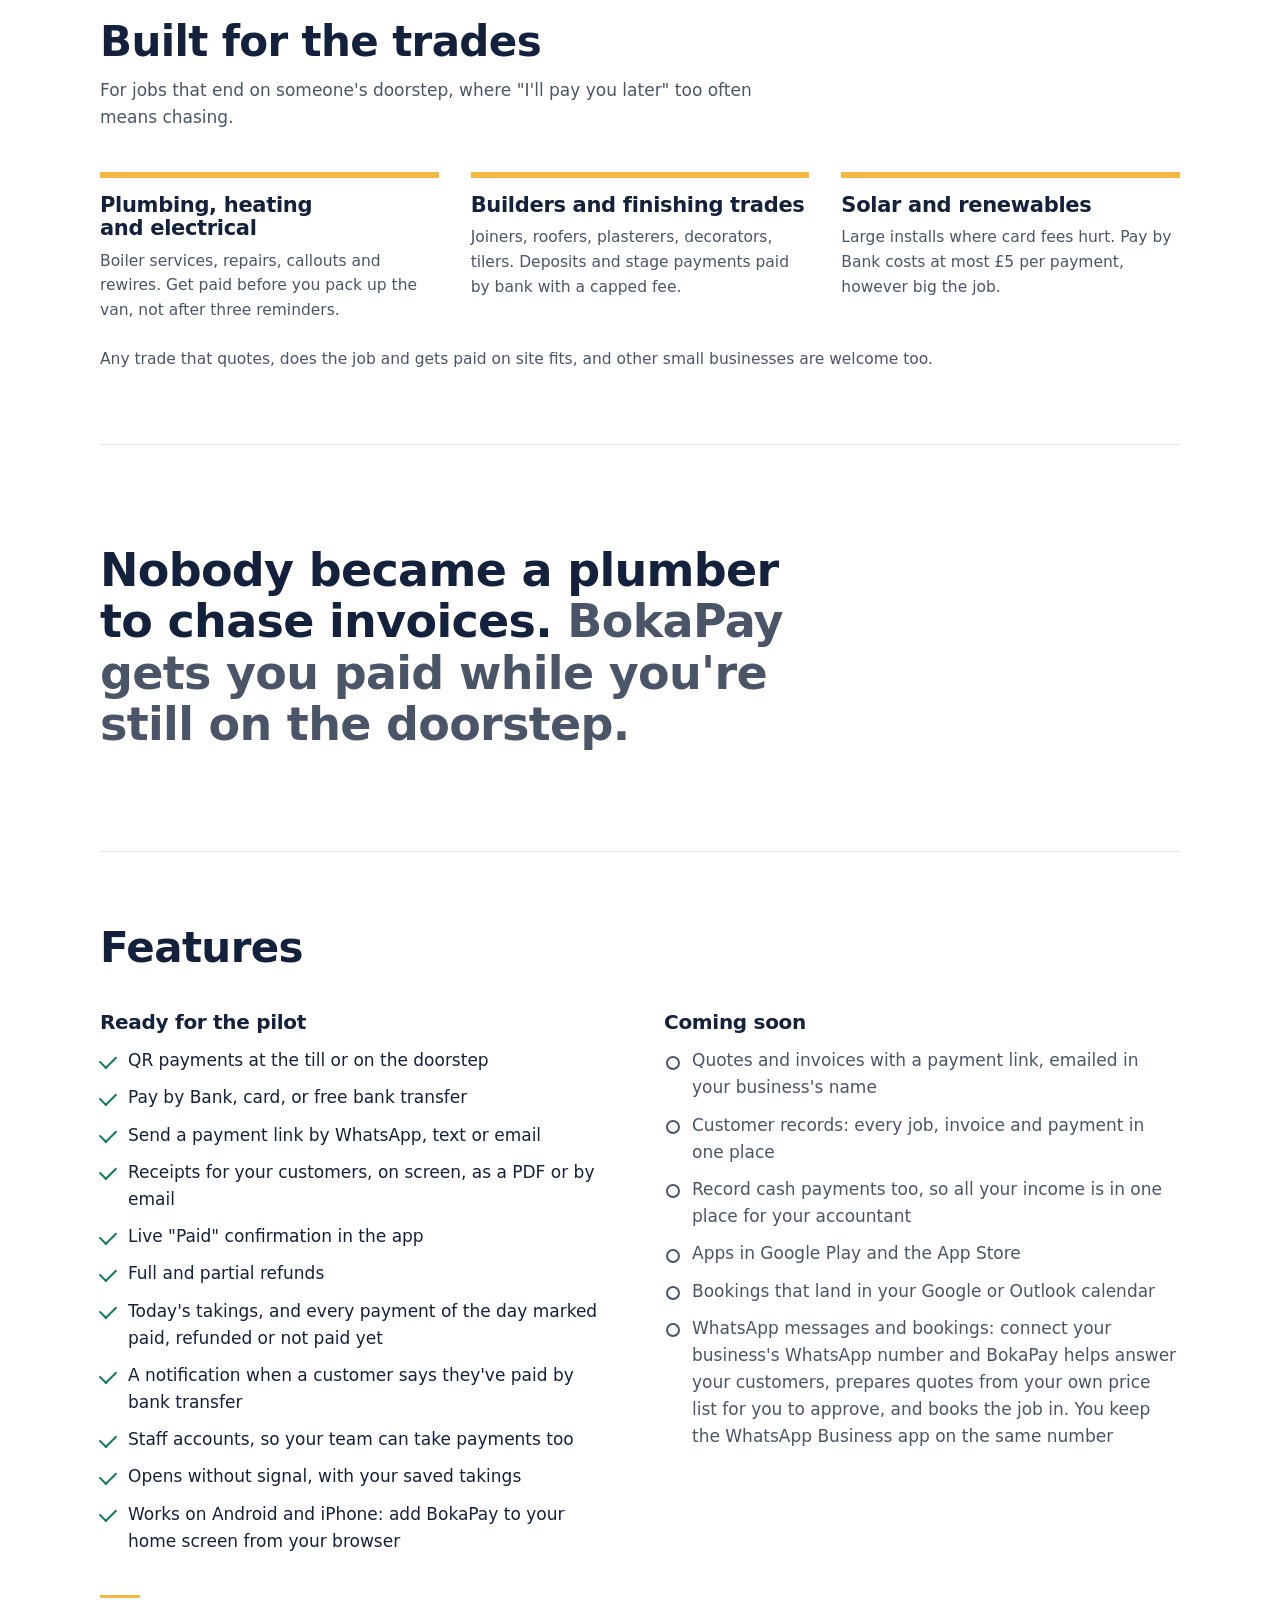
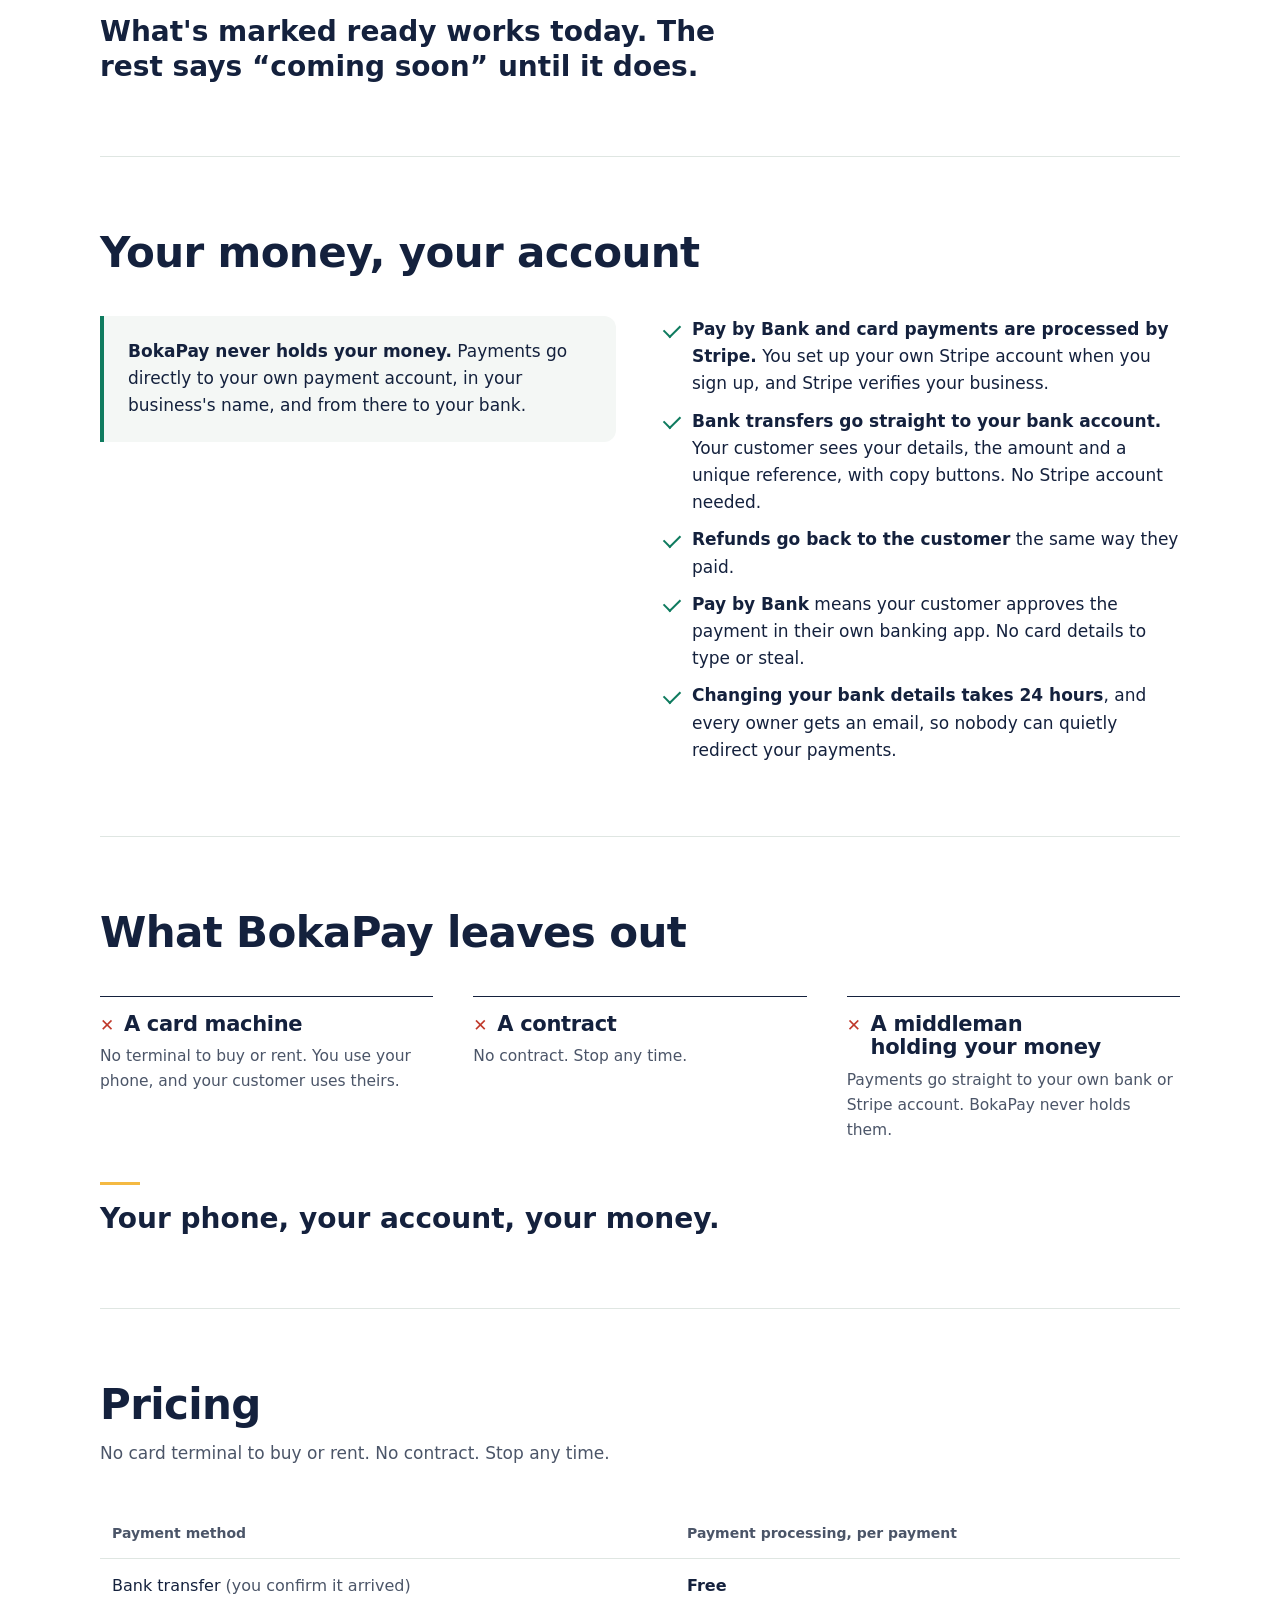
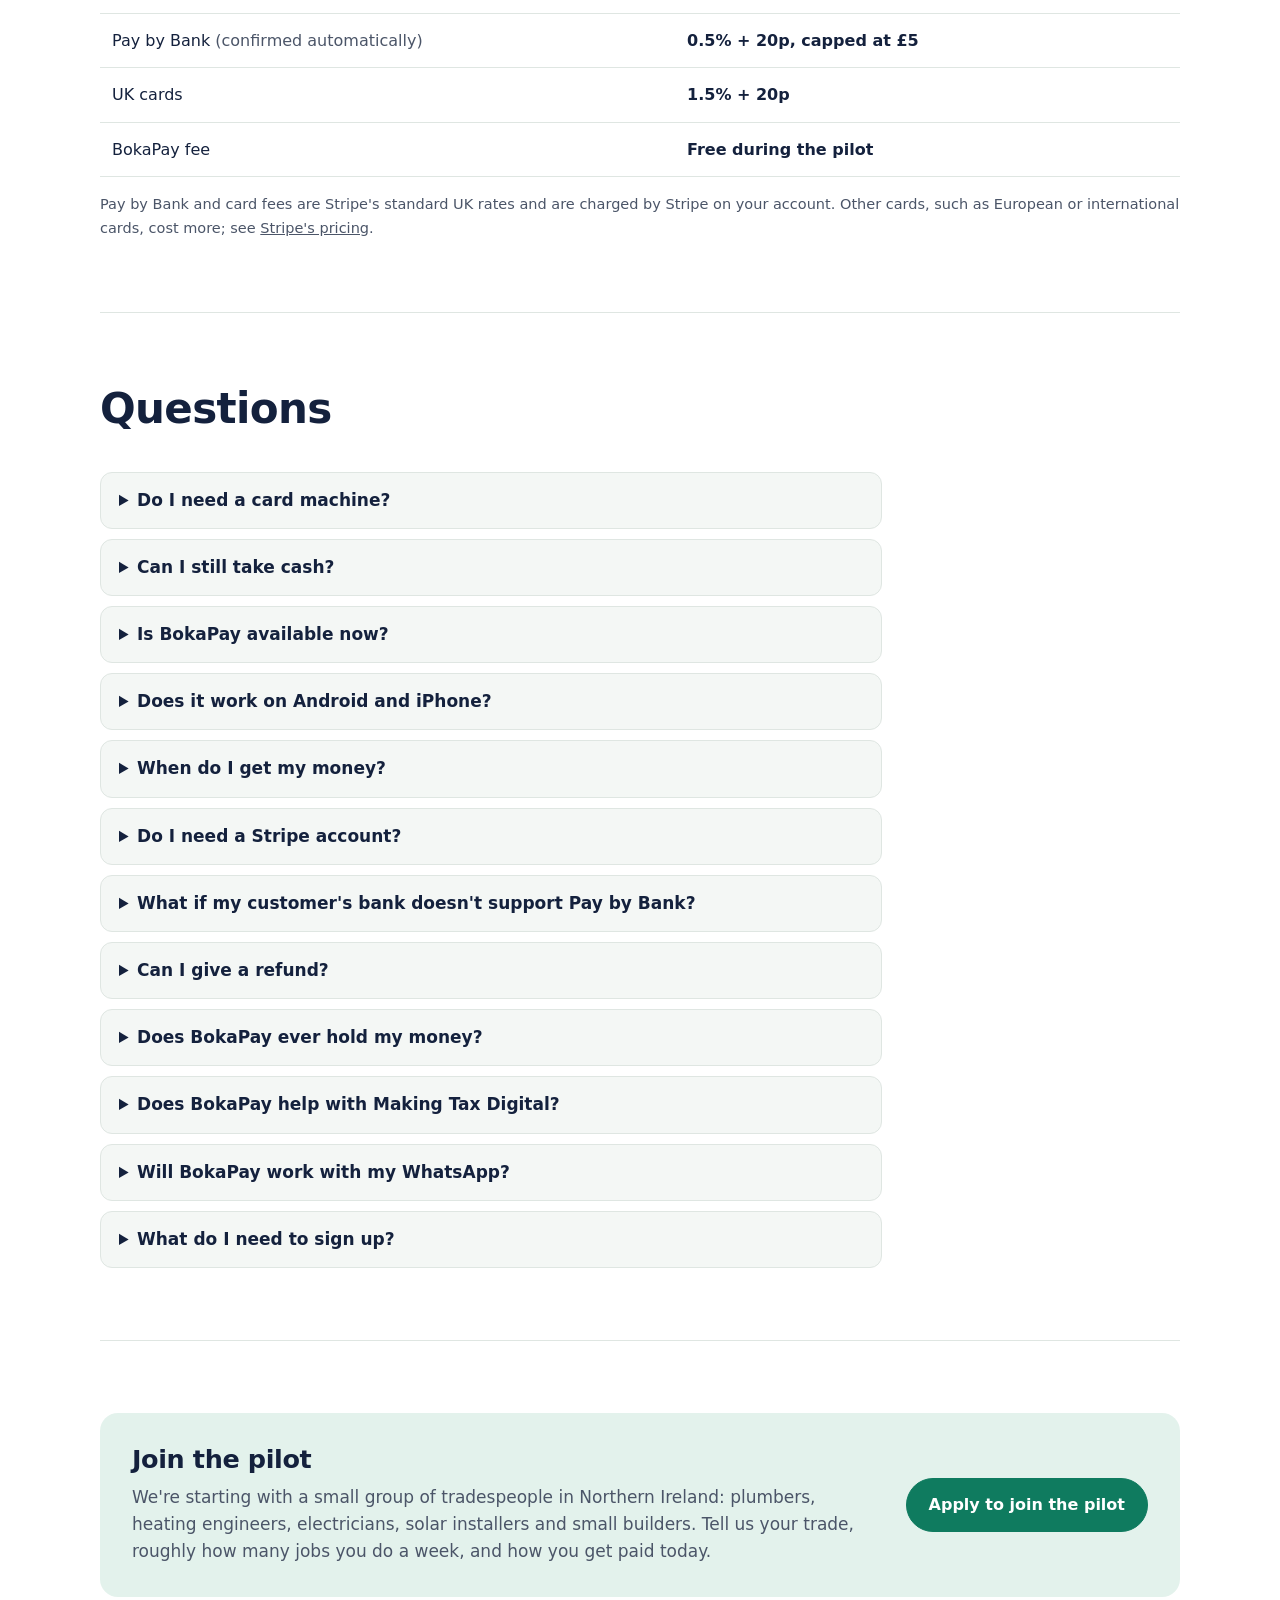
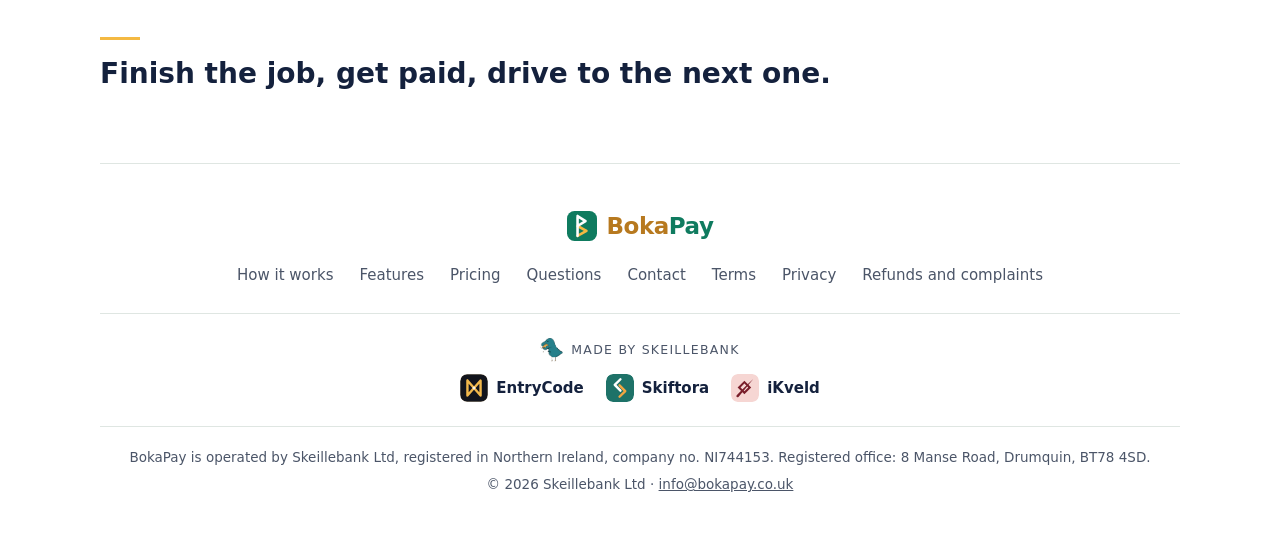
==== commit ccad38d9: "End the page on a literal pilot button and a closing line "Email us" becomes "Apply to join the pilo" ====
--- a/index.html
+++ b/index.html
@@ -42,7 +42,7 @@
       <h1>Get paid on the job. Straight to your account.</h1>
       <p class="lead">Take payments from your phone, with no card machine. Type the amount and show the QR code, or send a payment link. Your customer pays from their banking app or by card on their own phone, and the money goes to <strong>your own account</strong>. BokaPay never holds it.</p>
       <div class="cta-row">
-        <a class="btn primary" href="mailto:info@bokapay.co.uk?subject=BokaPay%20pilot">Join the pilot</a>
+        <a class="btn primary" href="mailto:info@bokapay.co.uk?subject=BokaPay%20pilot">Apply to join the pilot</a>
         <a class="btn ghost" href="#how">See how it works</a>
       </div>
     </div>
@@ -206,8 +206,9 @@
         <h2>Join the pilot</h2>
         <p>We're starting with a small group of tradespeople in Northern Ireland: plumbers, heating engineers, electricians, solar installers and small builders. Tell us your trade, roughly how many jobs you do a week, and how you get paid today.</p>
       </div>
-      <a class="btn primary" href="mailto:info@bokapay.co.uk?subject=BokaPay%20pilot">Email us</a>
-    </div>
+      <a class="btn primary" href="mailto:info@bokapay.co.uk?subject=BokaPay%20pilot">Apply to join the pilot</a>
+    </div>
+    <p class="land">Finish the job, get paid, drive to the next one.</p>
   </section>
 
   <footer class="sfoot">
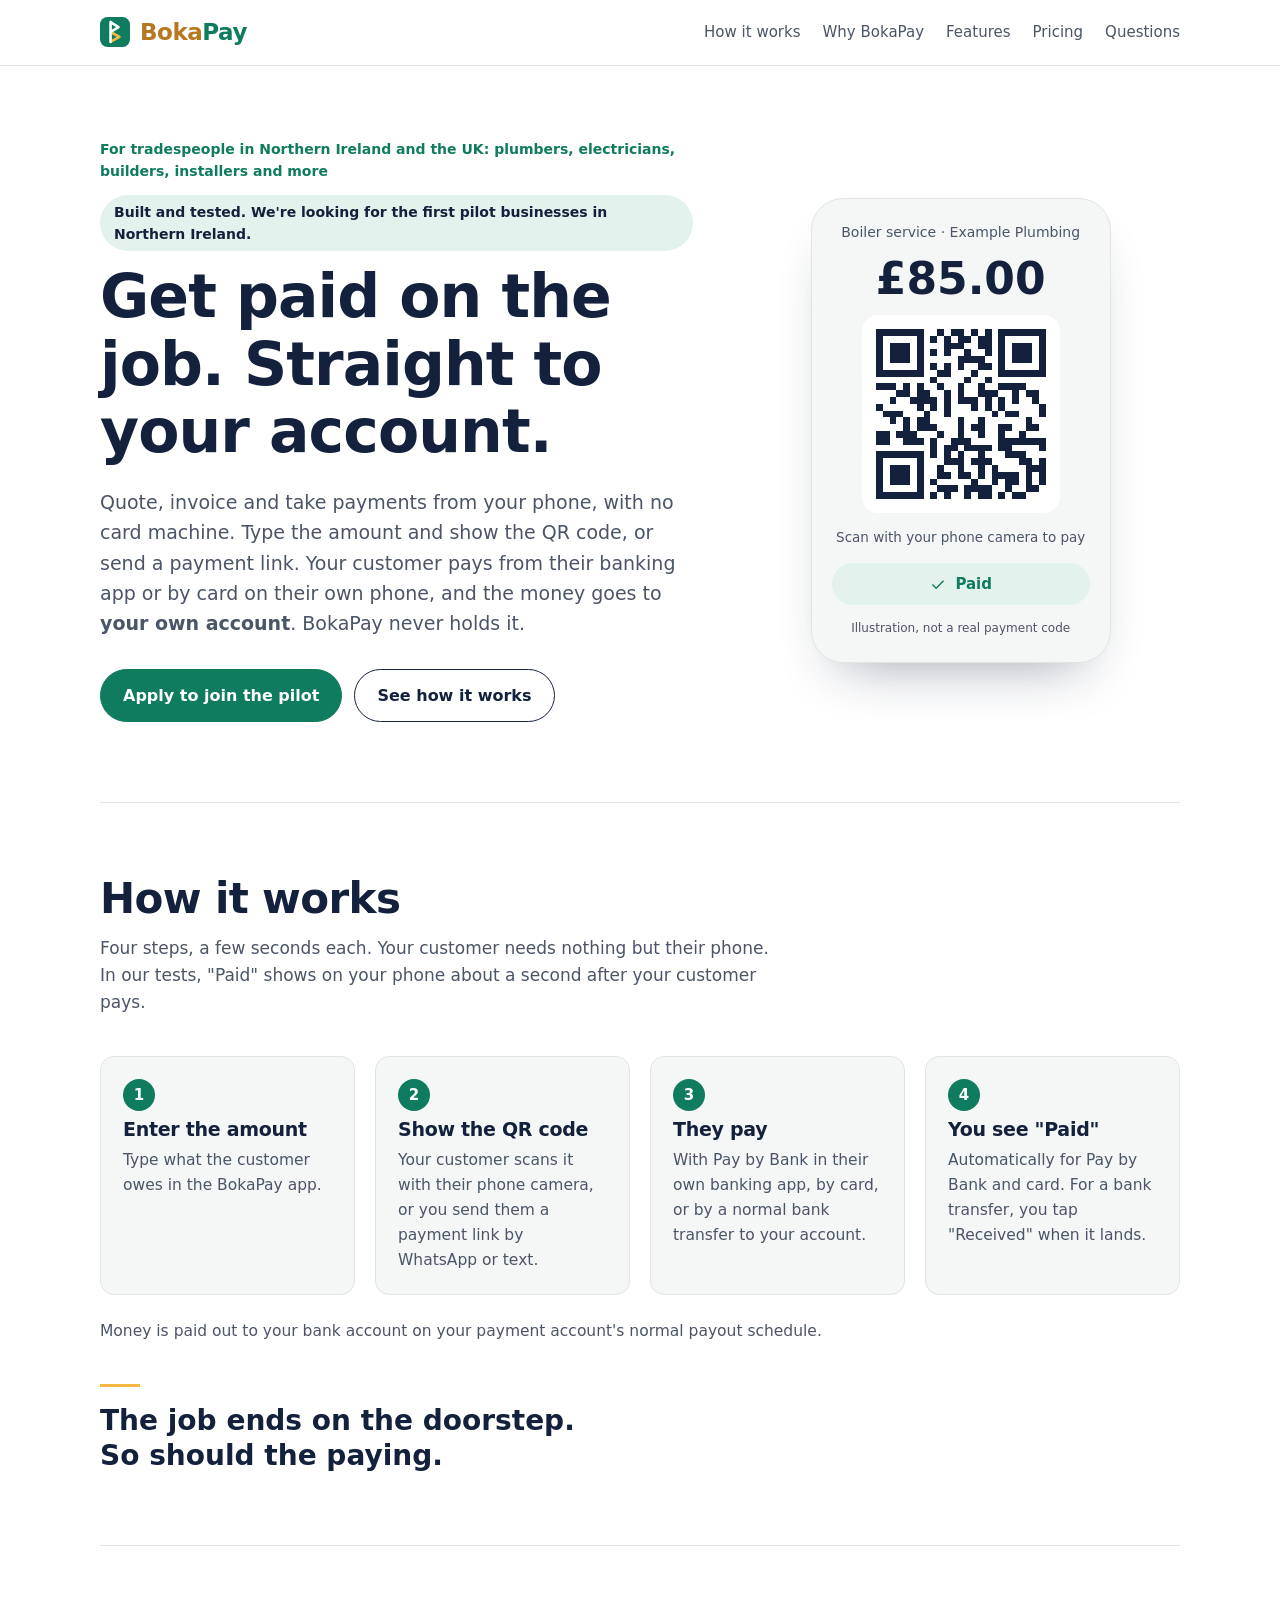
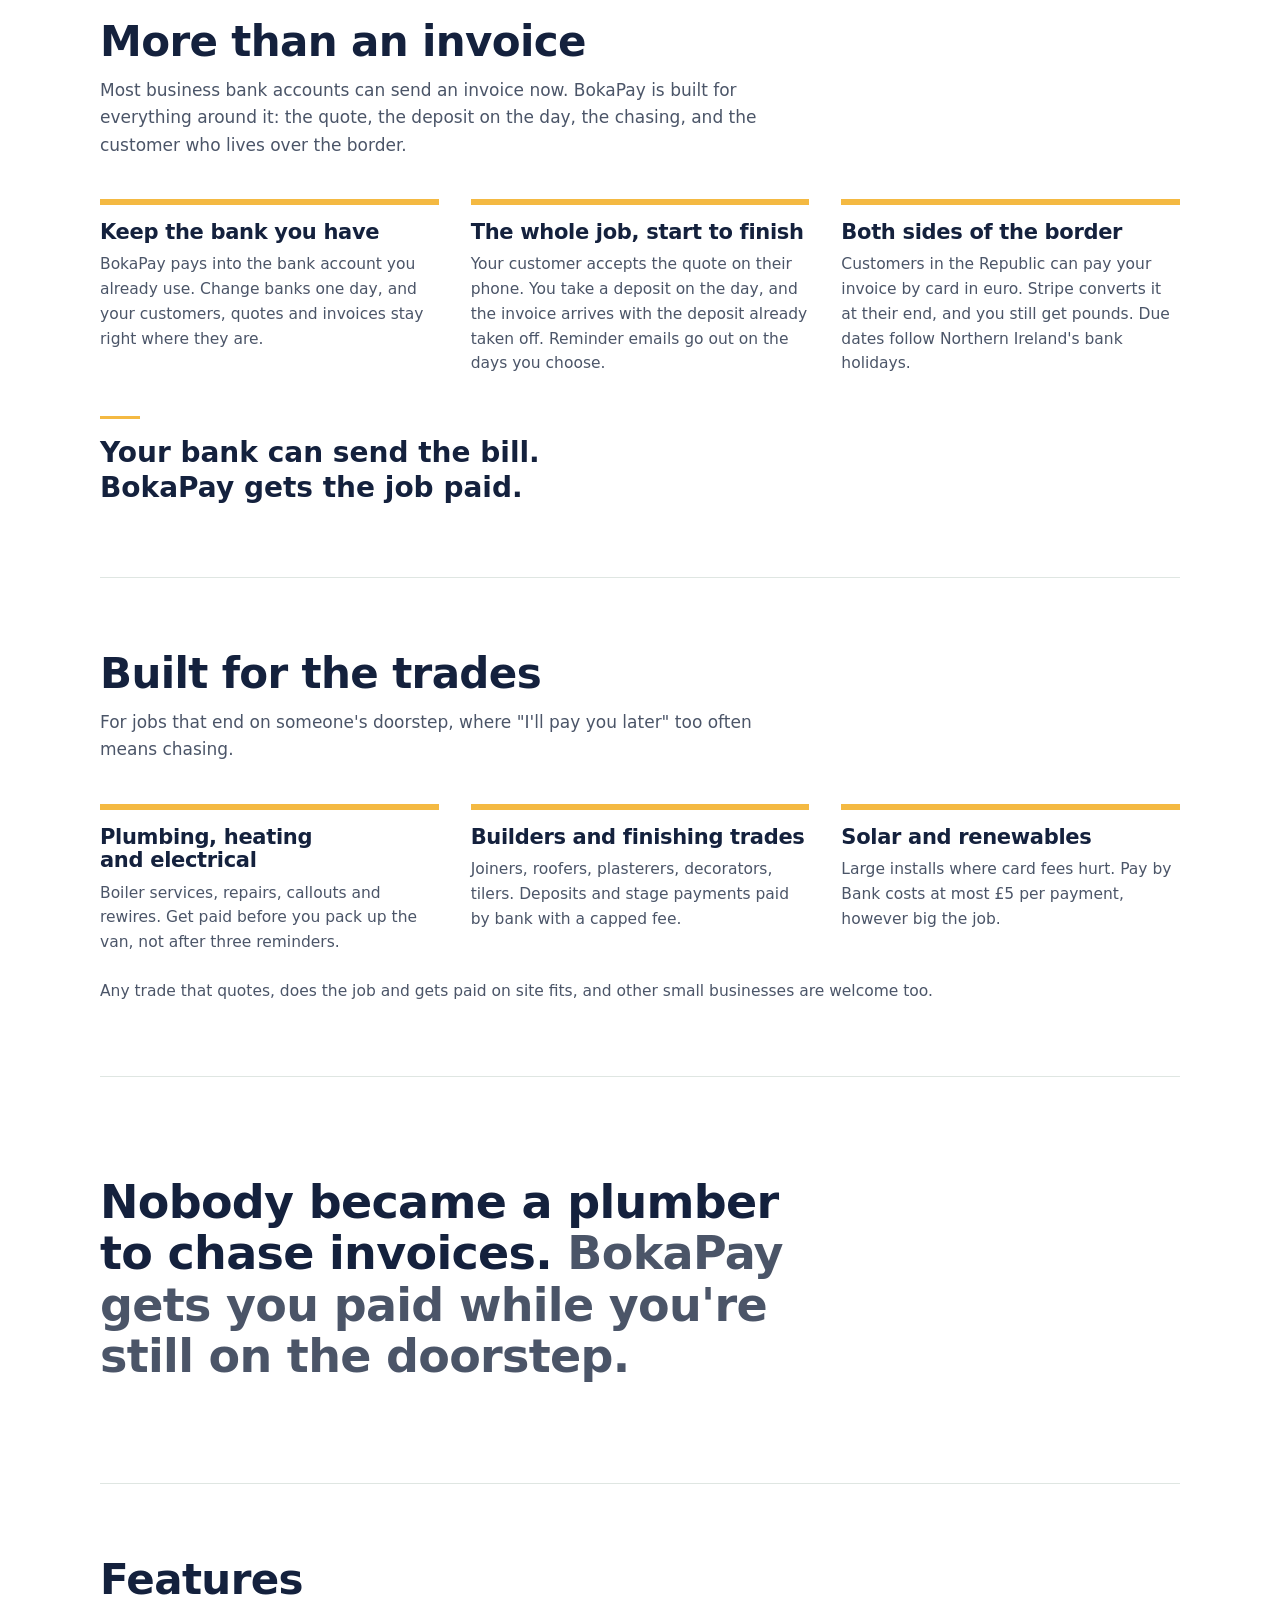
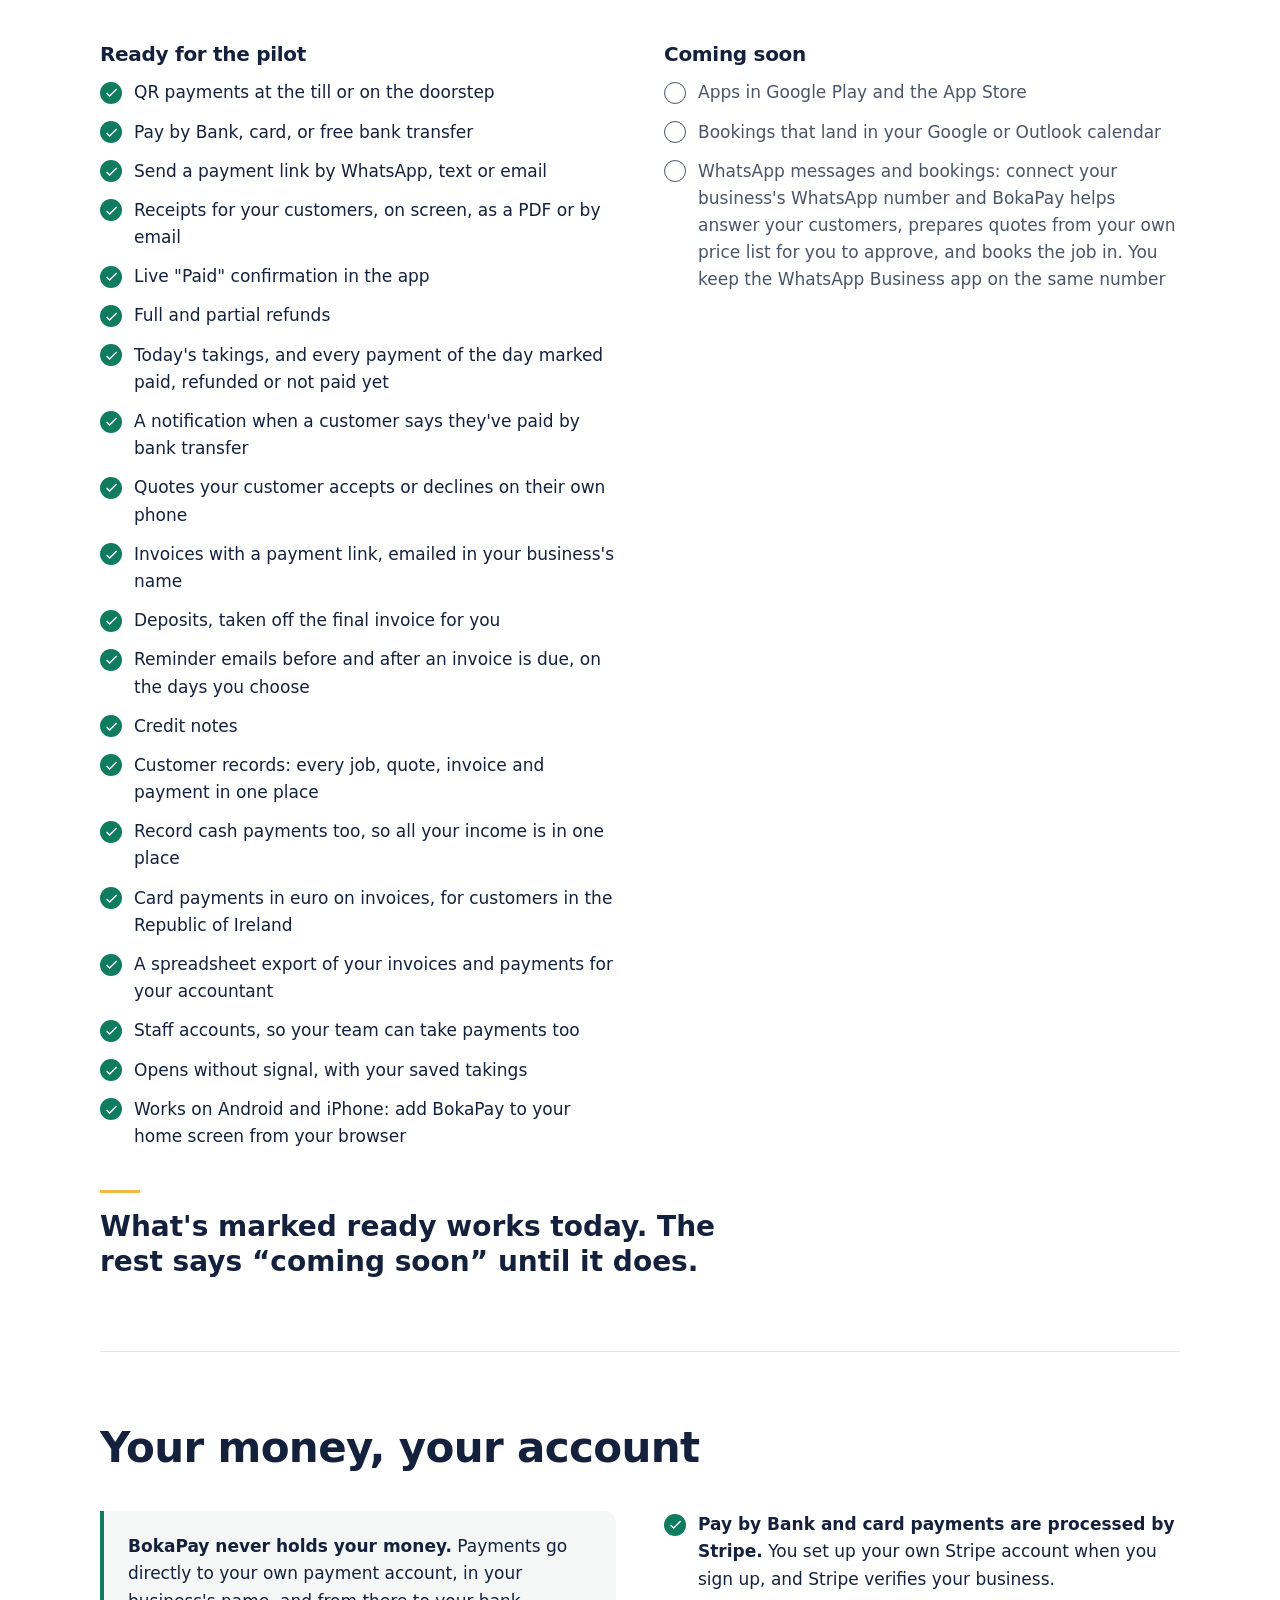
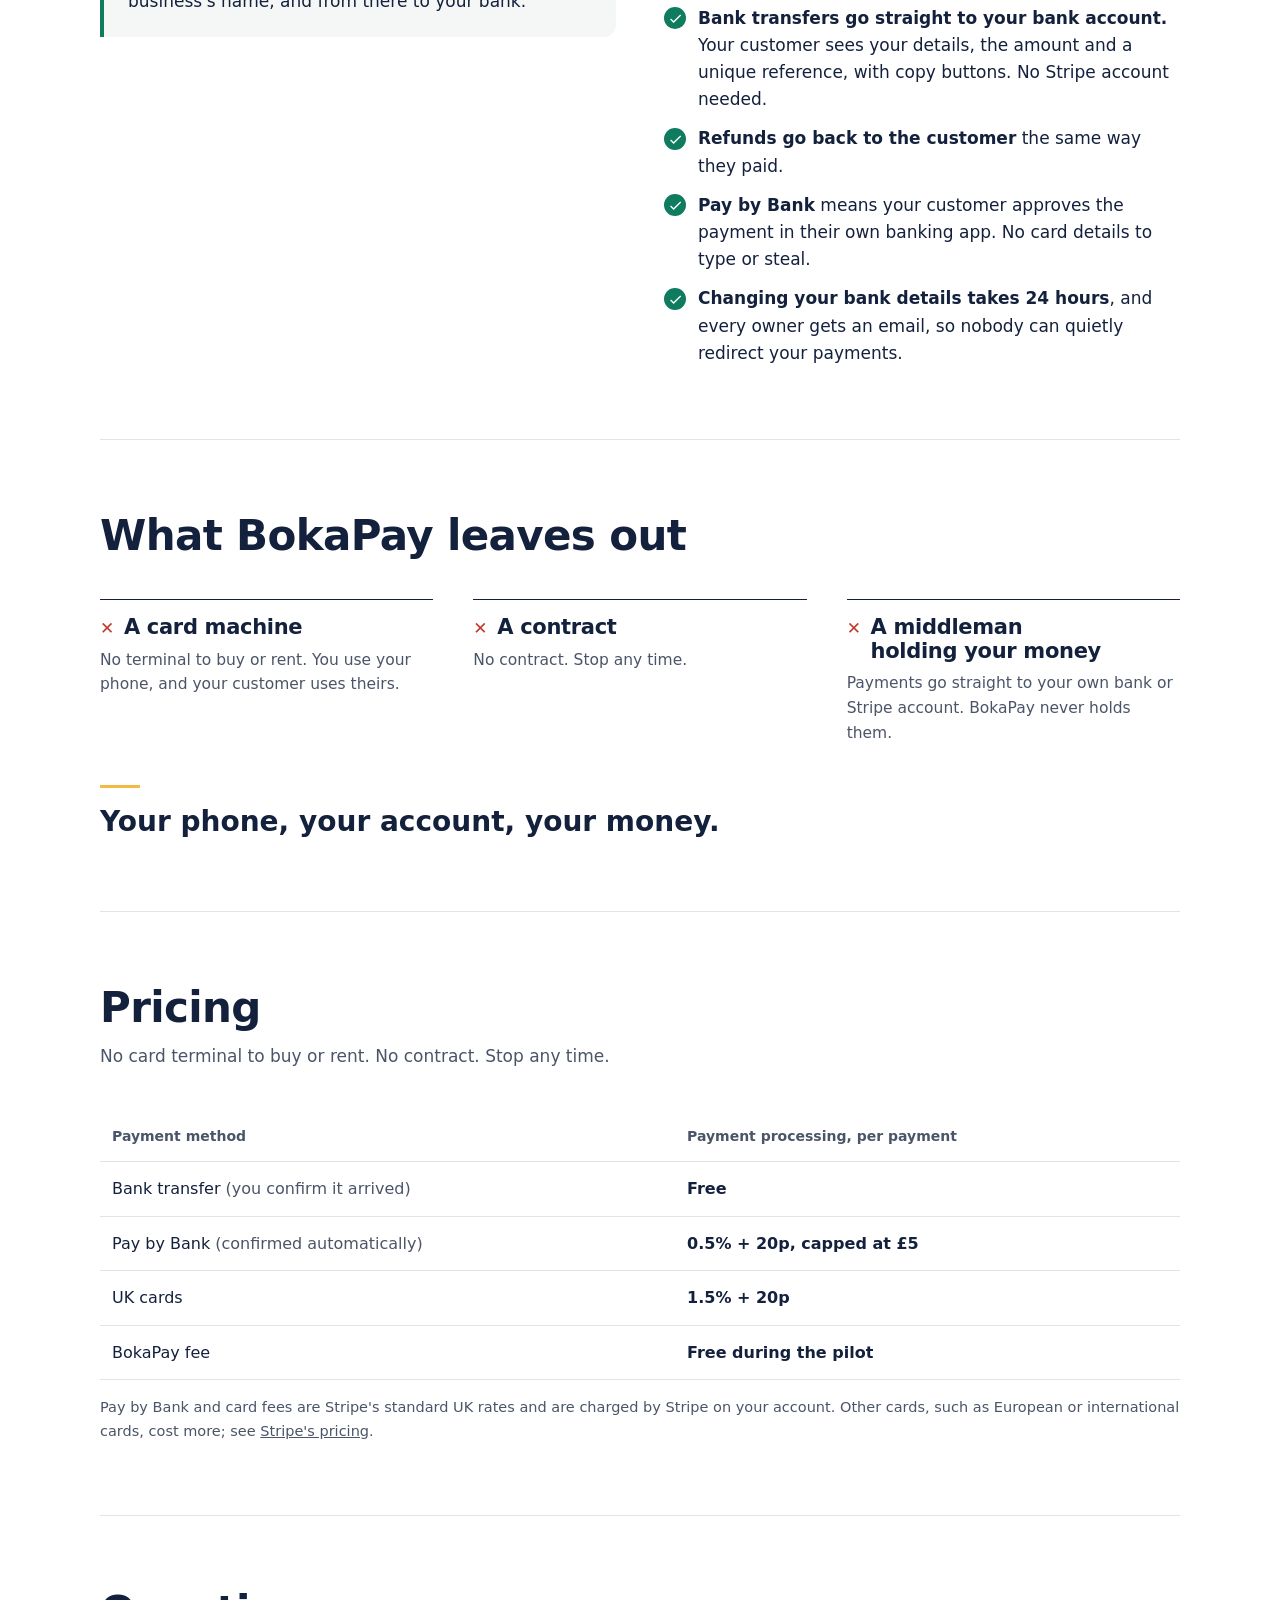
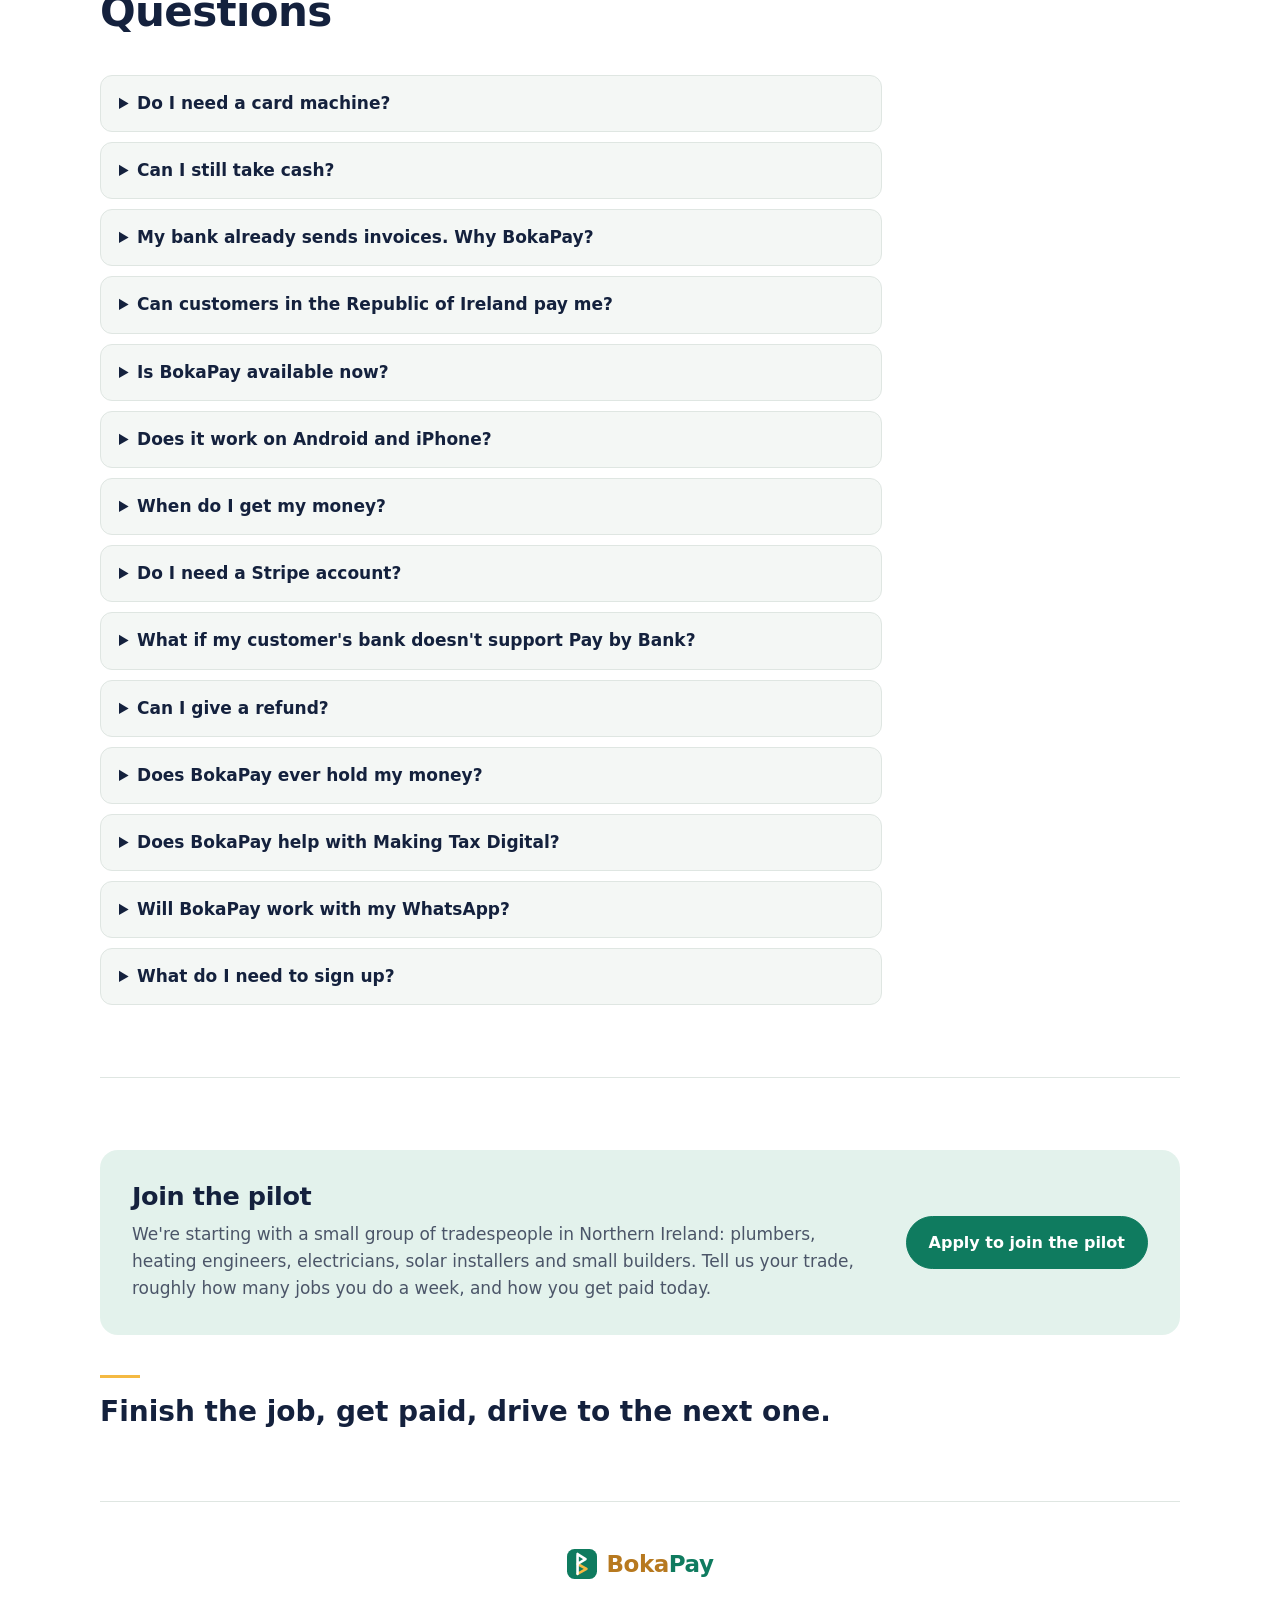
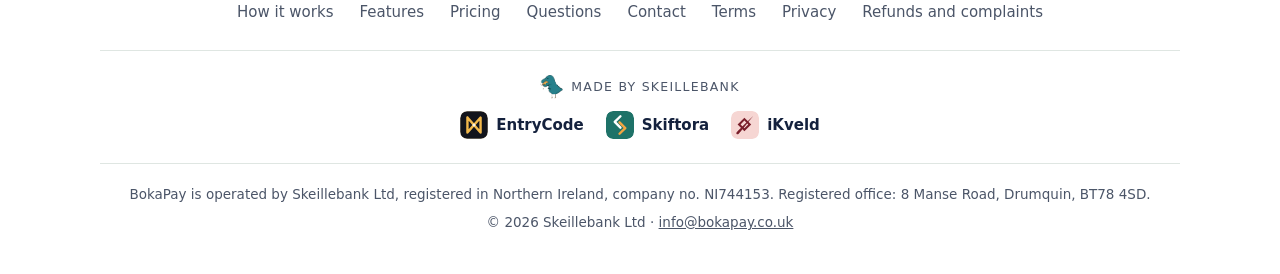
==== commit d5acbd30: "Pitch BokaPay as more than an invoice: any bank, whole job, both sides of the border Adds a 'More th" ====
--- a/index.html
+++ b/index.html
@@ -3,8 +3,8 @@
 <head>
 <meta charset="utf-8">
 <meta name="viewport" content="width=device-width, initial-scale=1">
-<title>BokaPay — Get paid on the job, straight to your account</title>
-<meta name="description" content="BokaPay lets tradespeople take payments from their phone. Show a QR code or send a link, your customer pays by bank or card on their own phone, and the money goes to your own account. BokaPay never holds your money.">
+<title>BokaPay: get paid for the whole job, straight to your account</title>
+<meta name="description" content="BokaPay lets tradespeople quote, invoice and take payments from their phone, with the bank account they already have. Deposits, reminders, and card payments in euro for customers in the Republic. BokaPay never holds your money.">
 <link rel="icon" href="logo.svg" type="image/svg+xml">
 <link rel="apple-touch-icon" href="apple-touch-icon.png">
 <meta name="theme-color" content="#0f7b5f">
@@ -12,7 +12,7 @@
 <meta property="og:type" content="website">
 <meta property="og:site_name" content="BokaPay">
 <meta property="og:title" content="BokaPay: get paid on the job, straight to your account">
-<meta property="og:description" content="Take payments from your phone: Pay by Bank, card or free bank transfer, straight to your own account. For tradespeople in Northern Ireland and the UK.">
+<meta property="og:description" content="Quote, invoice and get paid from your phone: Pay by Bank, card or free bank transfer, straight to the account you already have. For tradespeople in Northern Ireland and the UK.">
 <meta property="og:url" content="https://bokapay.co.uk/">
 <meta property="og:image" content="https://bokapay.co.uk/og-image.png">
 <meta property="og:image:width" content="1200">
@@ -27,6 +27,7 @@
     <a class="wordmark" href="./"><img src="logo.svg" alt=""><span aria-label="BokaPay"><span class="wm-boka">Boka</span><span class="wm-pay">Pay</span></span></a>
     <nav class="nav" aria-label="Main">
       <a href="#how">How it works</a>
+      <a href="#why">Why BokaPay</a>
       <a href="#features">Features</a>
       <a href="#pricing">Pricing</a>
       <a href="#faq">Questions</a>
@@ -40,7 +41,7 @@
       <p class="eyebrow">For tradespeople in Northern Ireland and the UK: plumbers, electricians, builders, installers and more</p>
       <p class="status-note">Built and tested. We're looking for the first pilot businesses in Northern Ireland.</p>
       <h1>Get paid on the job. Straight to your account.</h1>
-      <p class="lead">Take payments from your phone, with no card machine. Type the amount and show the QR code, or send a payment link. Your customer pays from their banking app or by card on their own phone, and the money goes to <strong>your own account</strong>. BokaPay never holds it.</p>
+      <p class="lead">Quote, invoice and take payments from your phone, with no card machine. Type the amount and show the QR code, or send a payment link. Your customer pays from their banking app or by card on their own phone, and the money goes to <strong>your own account</strong>. BokaPay never holds it.</p>
       <div class="cta-row">
         <a class="btn primary" href="mailto:info@bokapay.co.uk?subject=BokaPay%20pilot">Apply to join the pilot</a>
         <a class="btn ghost" href="#how">See how it works</a>
@@ -69,6 +70,19 @@
     </ol>
     <p class="note">Money is paid out to your bank account on your payment account's normal payout schedule.</p>
     <p class="land">The job ends on the doorstep. So should the paying.</p>
+  </section>
+
+  <section id="why">
+    <div class="sec-head">
+      <h2>More than an invoice</h2>
+      <p>Most business bank accounts can send an invoice now. BokaPay is built for everything around it: the quote, the deposit on the day, the chasing, and the customer who lives over the border.</p>
+    </div>
+    <div class="cards">
+      <div><h3>Keep the bank you have</h3><p>BokaPay pays into the bank account you already use. Change banks one day, and your customers, quotes and invoices stay right where they are.</p></div>
+      <div><h3>The whole job, start to finish</h3><p>Your customer accepts the quote on their phone. You take a deposit on the day, and the invoice arrives with the deposit already taken off. Reminder emails go out on the days you choose.</p></div>
+      <div><h3>Both sides of the border</h3><p>Customers in the Republic can pay your invoice by card in euro. Stripe converts it at their end, and you still get pounds. Due dates follow Northern Ireland's bank holidays.</p></div>
+    </div>
+    <p class="land">Your bank can send the bill. BokaPay gets the job paid.</p>
   </section>
 
   <section id="who">
@@ -104,6 +118,15 @@
           <li>Full and partial refunds</li>
           <li>Today's takings, and every payment of the day marked paid, refunded or not paid yet</li>
           <li>A notification when a customer says they've paid by bank transfer</li>
+          <li>Quotes your customer accepts or declines on their own phone</li>
+          <li>Invoices with a payment link, emailed in your business's name</li>
+          <li>Deposits, taken off the final invoice for you</li>
+          <li>Reminder emails before and after an invoice is due, on the days you choose</li>
+          <li>Credit notes</li>
+          <li>Customer records: every job, quote, invoice and payment in one place</li>
+          <li>Record cash payments too, so all your income is in one place</li>
+          <li>Card payments in euro on invoices, for customers in the Republic of Ireland</li>
+          <li>A spreadsheet export of your invoices and payments for your accountant</li>
           <li>Staff accounts, so your team can take payments too</li>
           <li>Opens without signal, with your saved takings</li>
           <li>Works on Android and iPhone: add BokaPay to your home screen from your browser</li>
@@ -112,9 +135,6 @@
       <div>
         <h3>Coming soon</h3>
         <ul class="soon">
-          <li>Quotes and invoices with a payment link, emailed in your business's name</li>
-          <li>Customer records: every job, invoice and payment in one place</li>
-          <li>Record cash payments too, so all your income is in one place for your accountant</li>
           <li>Apps in Google Play and the App Store</li>
           <li>Bookings that land in your Google or Outlook calendar</li>
           <li>WhatsApp messages and bookings: connect your business's WhatsApp number and BokaPay helps answer your customers, prepares quotes from your own price list for you to approve, and books the job in. You keep the WhatsApp Business app on the same number</li>
@@ -186,7 +206,9 @@
     </div>
     <div class="faq">
       <details><summary>Do I need a card machine?</summary><p>No. You use the BokaPay app on your phone, and your customer uses theirs.</p></details>
-      <details><summary>Can I still take cash?</summary><p>Of course. BokaPay doesn't replace cash; it gives your customers more ways to pay. Soon you'll also be able to record cash payments in BokaPay, so every payment for a job is in one place for you and your accountant.</p></details>
+      <details><summary>Can I still take cash?</summary><p>Of course. BokaPay doesn't replace cash; it gives your customers more ways to pay. You can record cash payments in BokaPay too, so every payment for a job is in one place for you and your accountant.</p></details>
+      <details><summary>My bank already sends invoices. Why BokaPay?</summary><p>Keep your bank: BokaPay pays into it. What BokaPay adds is the rest of the job: quotes your customer accepts on their phone, deposits, Pay by Bank and card on the doorstep, reminders, and card payments in euro for customers in the Republic. And because it isn't tied to one bank, nothing moves if you change banks.</p></details>
+      <details><summary>Can customers in the Republic of Ireland pay me?</summary><p>Yes. They can pay an invoice by card in euro: Stripe converts it at their end and pays you in pounds, and your receipt shows what they paid. They can also pay by bank transfer to your account in pounds. Pay by Bank works with UK banks only.</p></details>
       <details><summary>Is BokaPay available now?</summary><p>Not to everyone yet. BokaPay is built and tested, and we're looking for tradespeople in Northern Ireland to use it first in a pilot. <a href="mailto:info@bokapay.co.uk?subject=BokaPay%20pilot">Get in touch</a> if you'd like to take part.</p></details>
       <details><summary>Does it work on Android and iPhone?</summary><p>Yes. During the pilot you add BokaPay to your home screen from your phone's browser, where it works like an app, with notifications. Apps in Google Play and the App Store will follow.</p></details>
       <details><summary>When do I get my money?</summary><p>Bank transfers go straight into your bank account. Pay by Bank and card payments land in your Stripe account and are paid out to your bank on your normal payout schedule.</p></details>
--- a/styles.css
+++ b/styles.css
@@ -52,6 +52,8 @@
 .wordmark img { width: 30px; height: 30px; display: block; }
 .nav { display: flex; flex-wrap: wrap; gap: 4px 22px; font-size: 15px; }
 .nav a { text-decoration: none; color: var(--muted); padding-block: 4px; }
+/* Touch screens: each menu link a full 44px tap target, easy for either thumb. */
+@media (pointer: coarse) { .nav a { display: inline-flex; align-items: center; min-height: 44px; } }
 .nav a:hover { color: var(--fg); }
 
 /* buttons */
@@ -98,12 +100,15 @@
 
 .two { display: grid; grid-template-columns: minmax(0, 1fr) minmax(0, 1fr); gap: 48px; align-items: start; }
 .two h3 { font-size: 20px; margin-bottom: 14px; }
-.ticks { list-style: none; padding: 0; display: grid; gap: 10px; }
-.ticks li { padding-left: 28px; position: relative; }
-.ticks li::before { content: ""; position: absolute; left: 0; top: 0.45em; width: 14px; height: 8px; border-left: 2.5px solid var(--accent); border-bottom: 2.5px solid var(--accent); transform: rotate(-45deg); }
-.soon li { padding-left: 28px; position: relative; color: var(--muted); }
-.soon li::before { content: ""; position: absolute; left: 2px; top: 0.5em; width: 10px; height: 10px; border-radius: 50%; border: 2px solid var(--muted); }
-.soon { list-style: none; padding: 0; display: grid; gap: 10px; }
+/* Tick lists (voice.md, 31 Oct 2026): the apps' filled circle and tick, centred on the first line. */
+.ticks { list-style: none; padding: 0; display: grid; gap: 12px; }
+.ticks li { padding-left: 34px; position: relative; }
+.ticks li::before, .ticks li::after { content: ""; position: absolute; left: 0; top: calc(0.5lh - 11px); width: 22px; height: 22px; }
+.ticks li::before { border-radius: 50%; background: var(--accent); }
+.ticks li::after { background: var(--accent-fg); -webkit-mask: url("data:image/svg+xml,%3Csvg xmlns='http://www.w3.org/2000/svg' viewBox='0 0 24 24'%3E%3Cpath d='M9 16.17 4.83 12l-1.42 1.41L9 19 21 7l-1.41-1.41z'/%3E%3C/svg%3E") center / 15px no-repeat; mask: url("data:image/svg+xml,%3Csvg xmlns='http://www.w3.org/2000/svg' viewBox='0 0 24 24'%3E%3Cpath d='M9 16.17 4.83 12l-1.42 1.41L9 19 21 7l-1.41-1.41z'/%3E%3C/svg%3E") center / 15px no-repeat; }
+.soon li { padding-left: 34px; position: relative; color: var(--muted); }
+.soon li::before { content: ""; position: absolute; left: 0; top: calc(0.5lh - 11px); width: 22px; height: 22px; box-sizing: border-box; border-radius: 50%; border: 1.5px solid var(--muted); }
+.soon { list-style: none; padding: 0; display: grid; gap: 12px; }
 
 .callout { padding: 22px 24px; border-left: 4px solid var(--accent); background: var(--surface); border-radius: 0 12px 12px 0; display: grid; gap: 10px; }
 
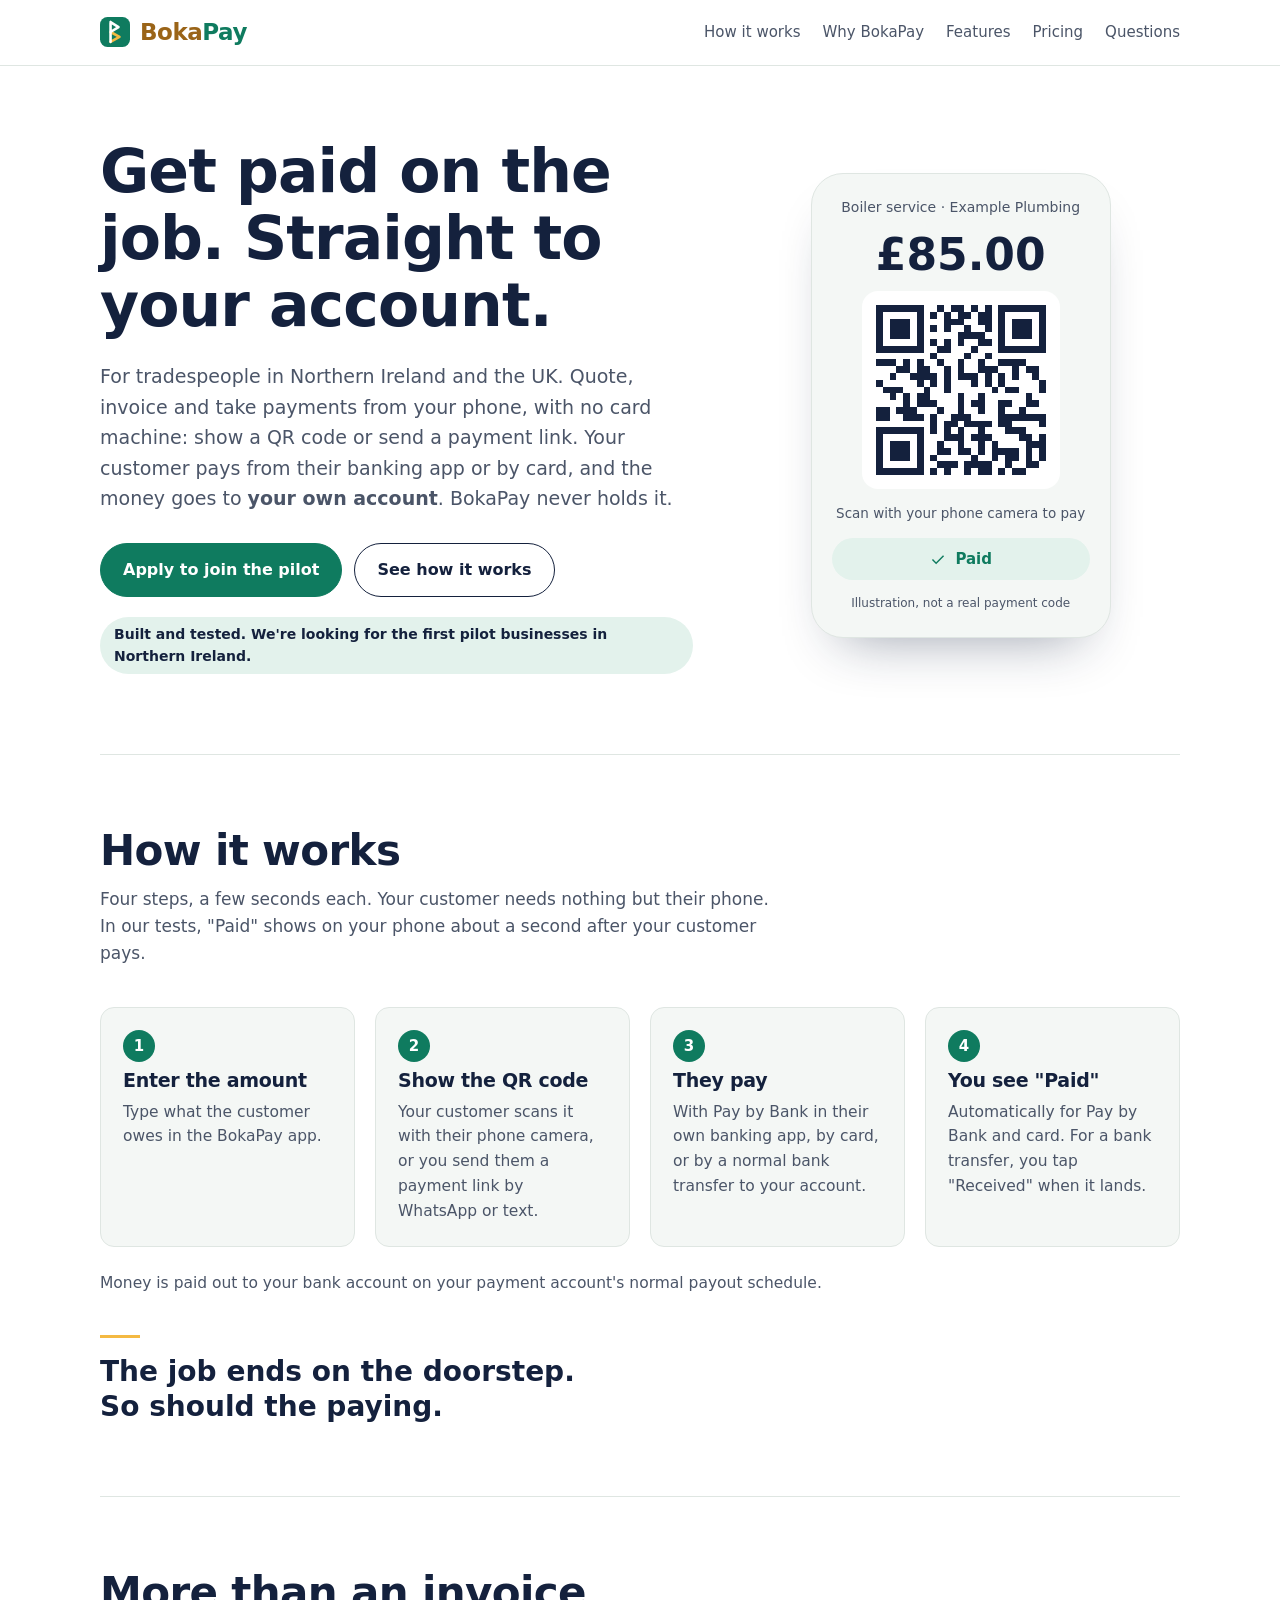
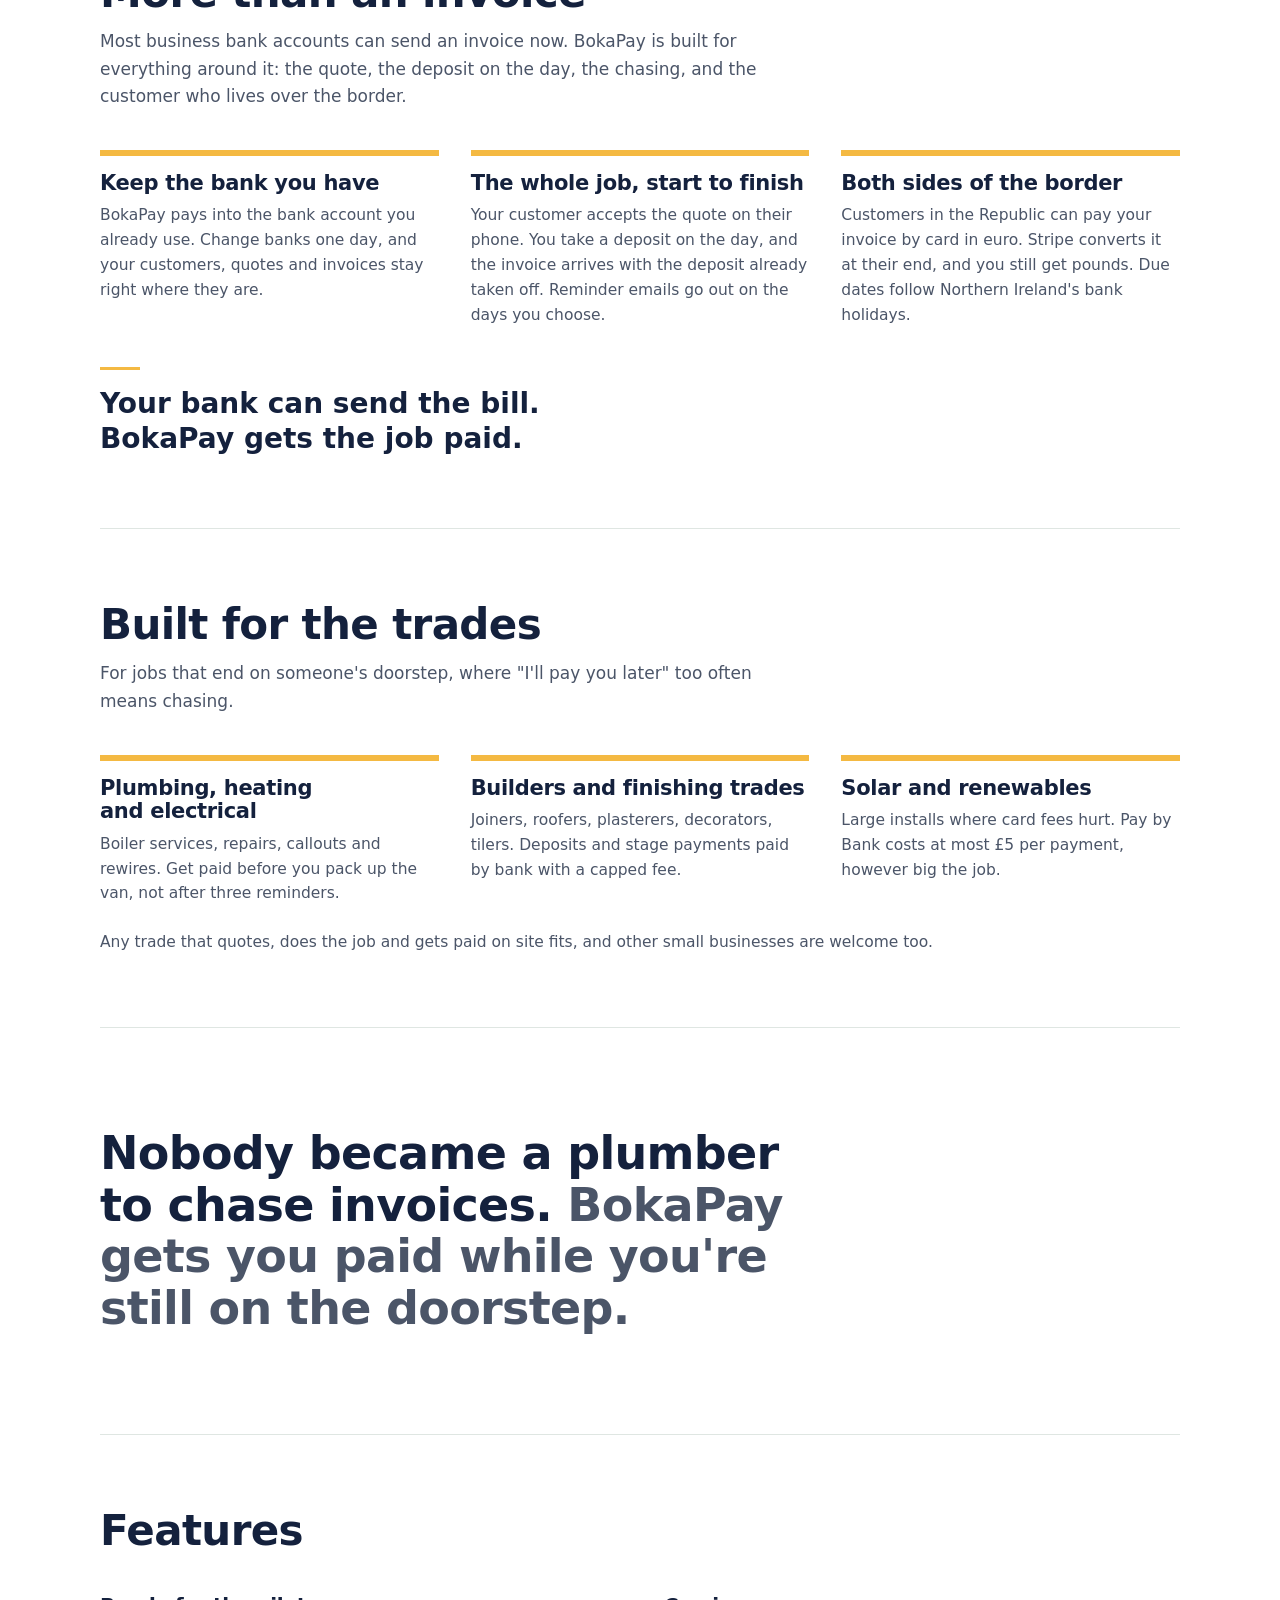
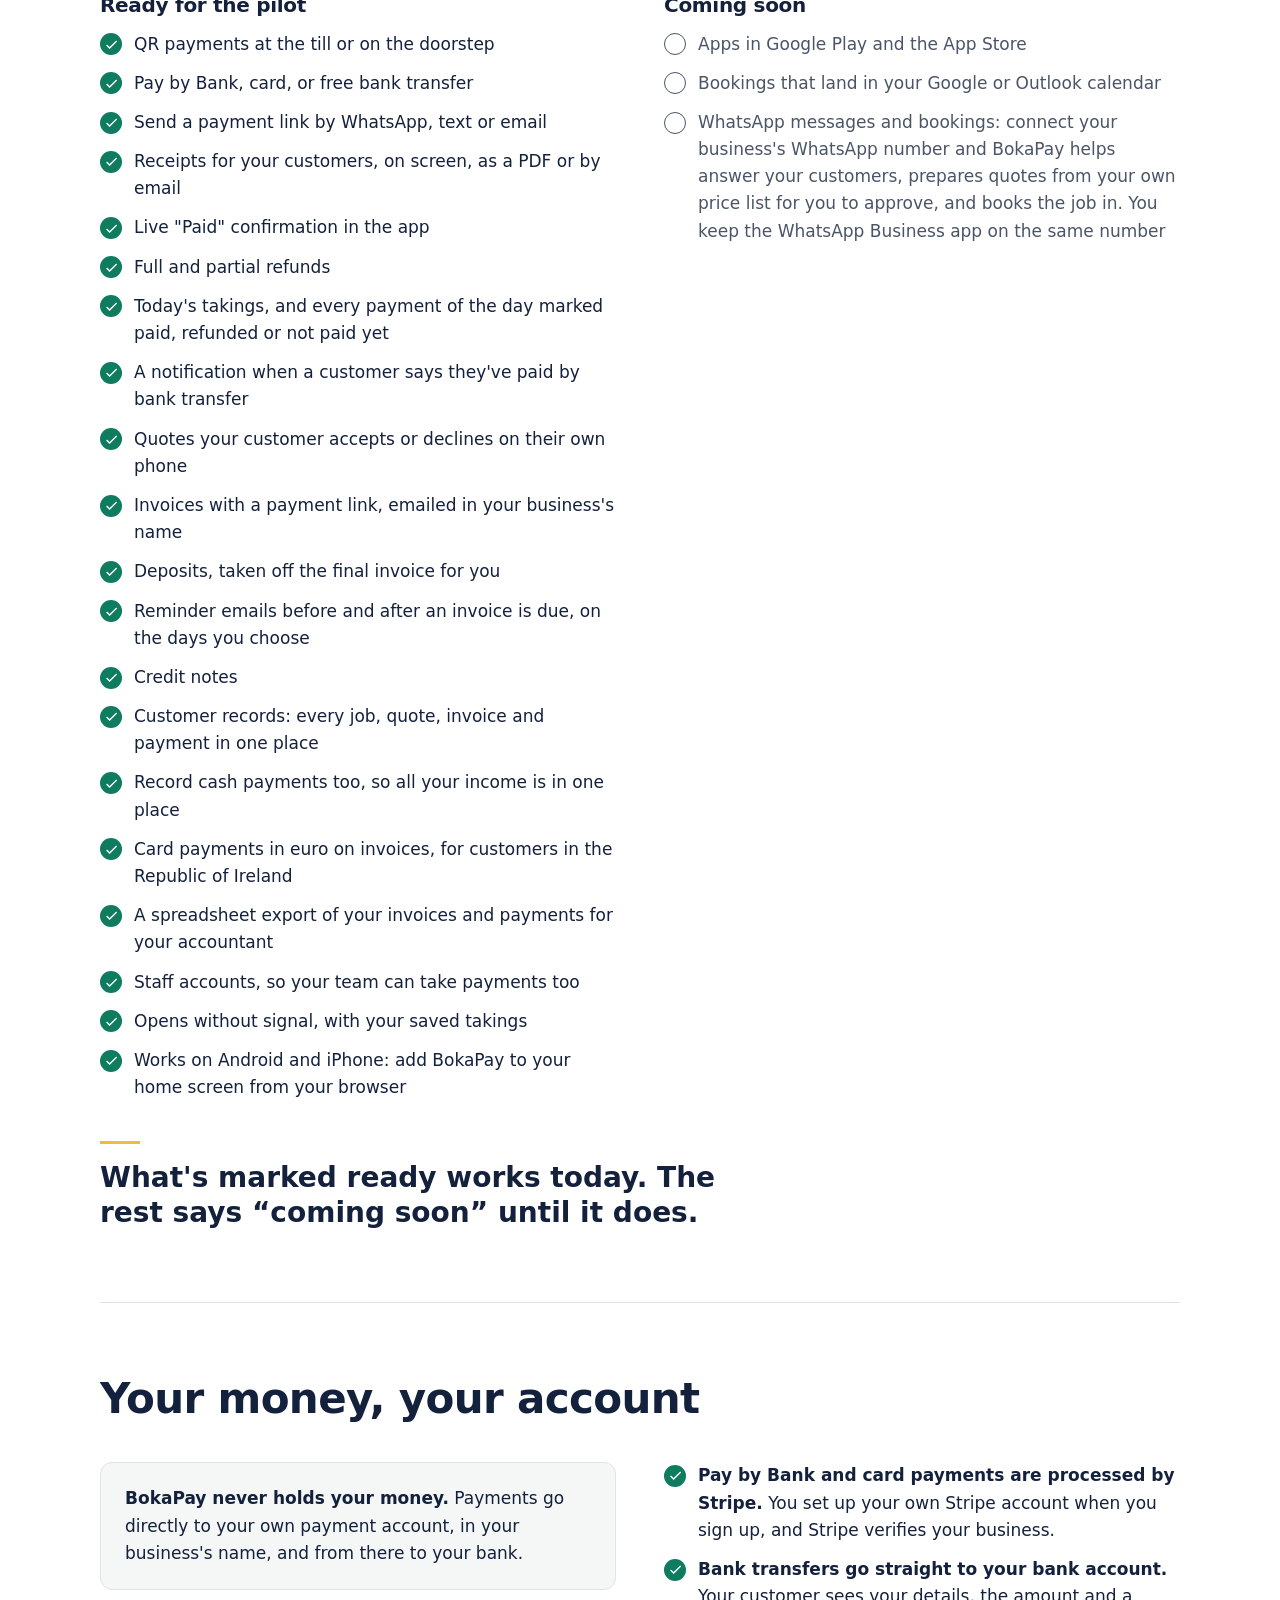
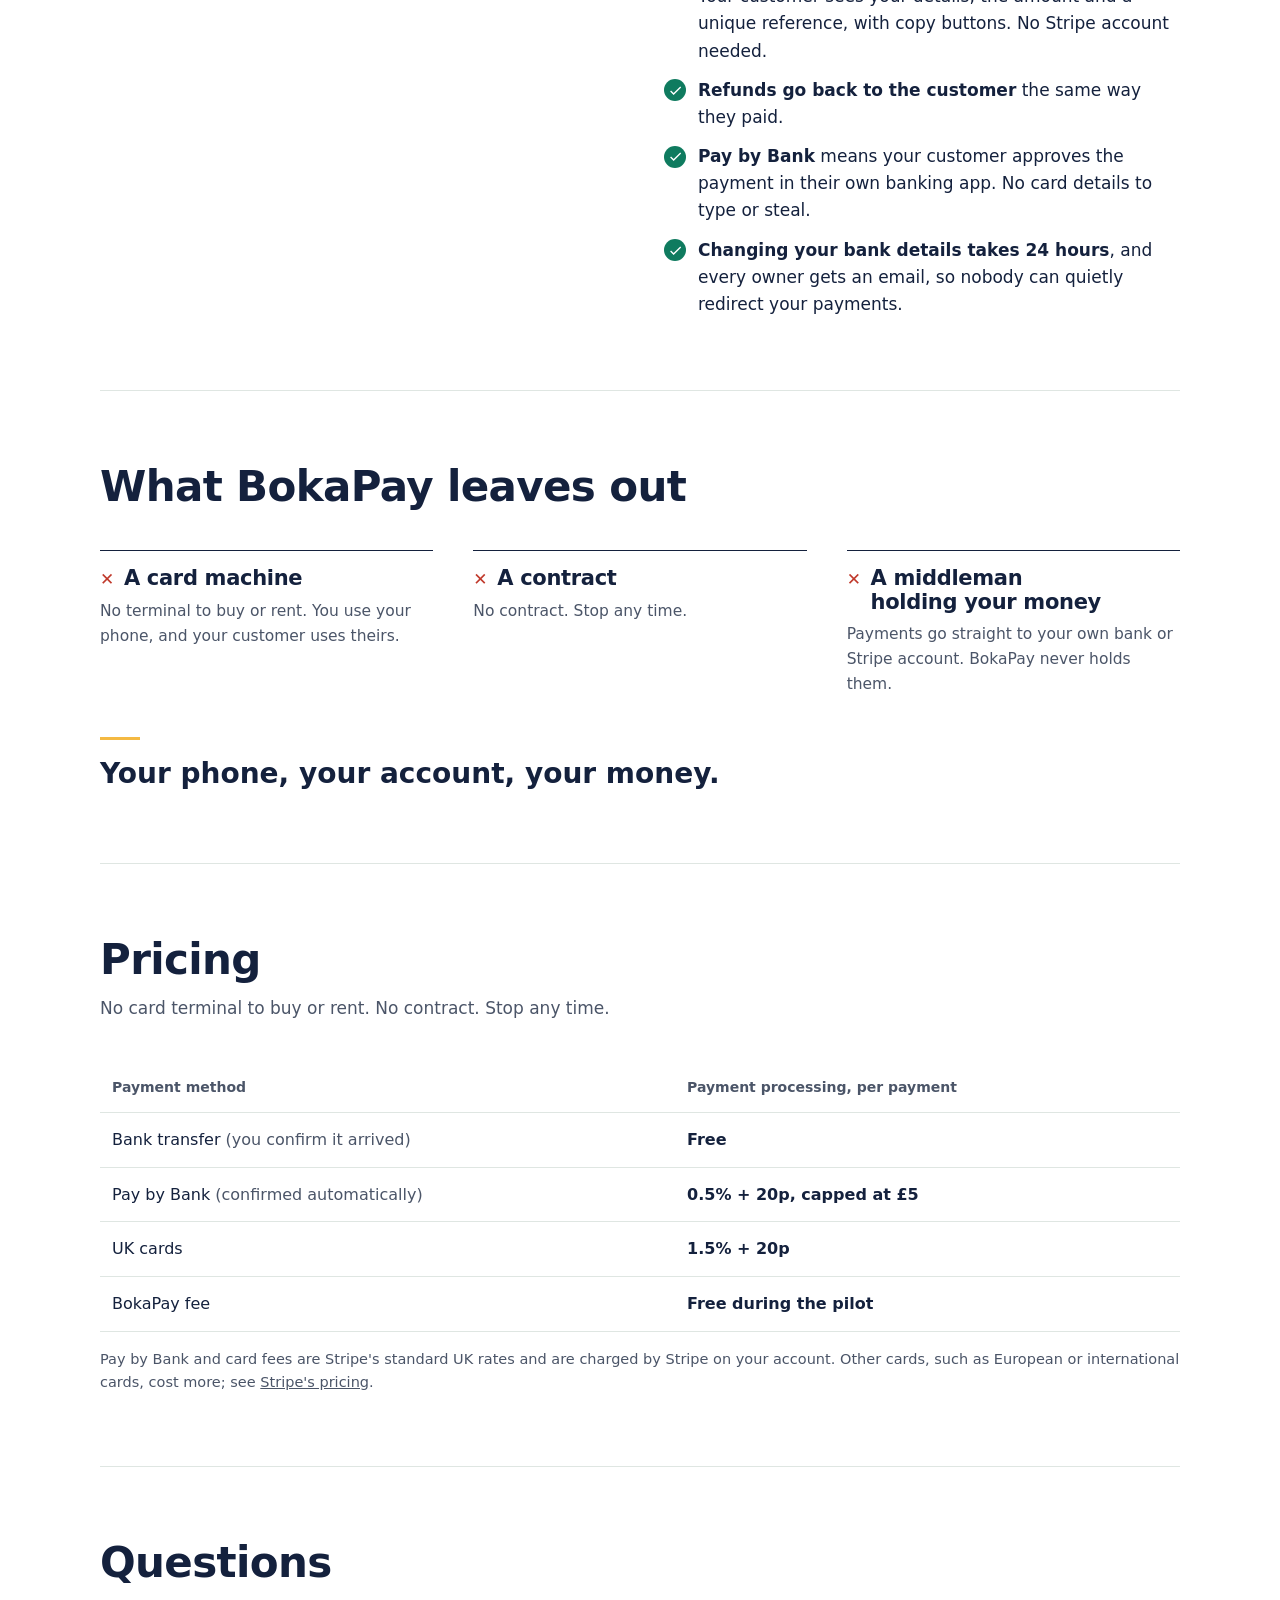
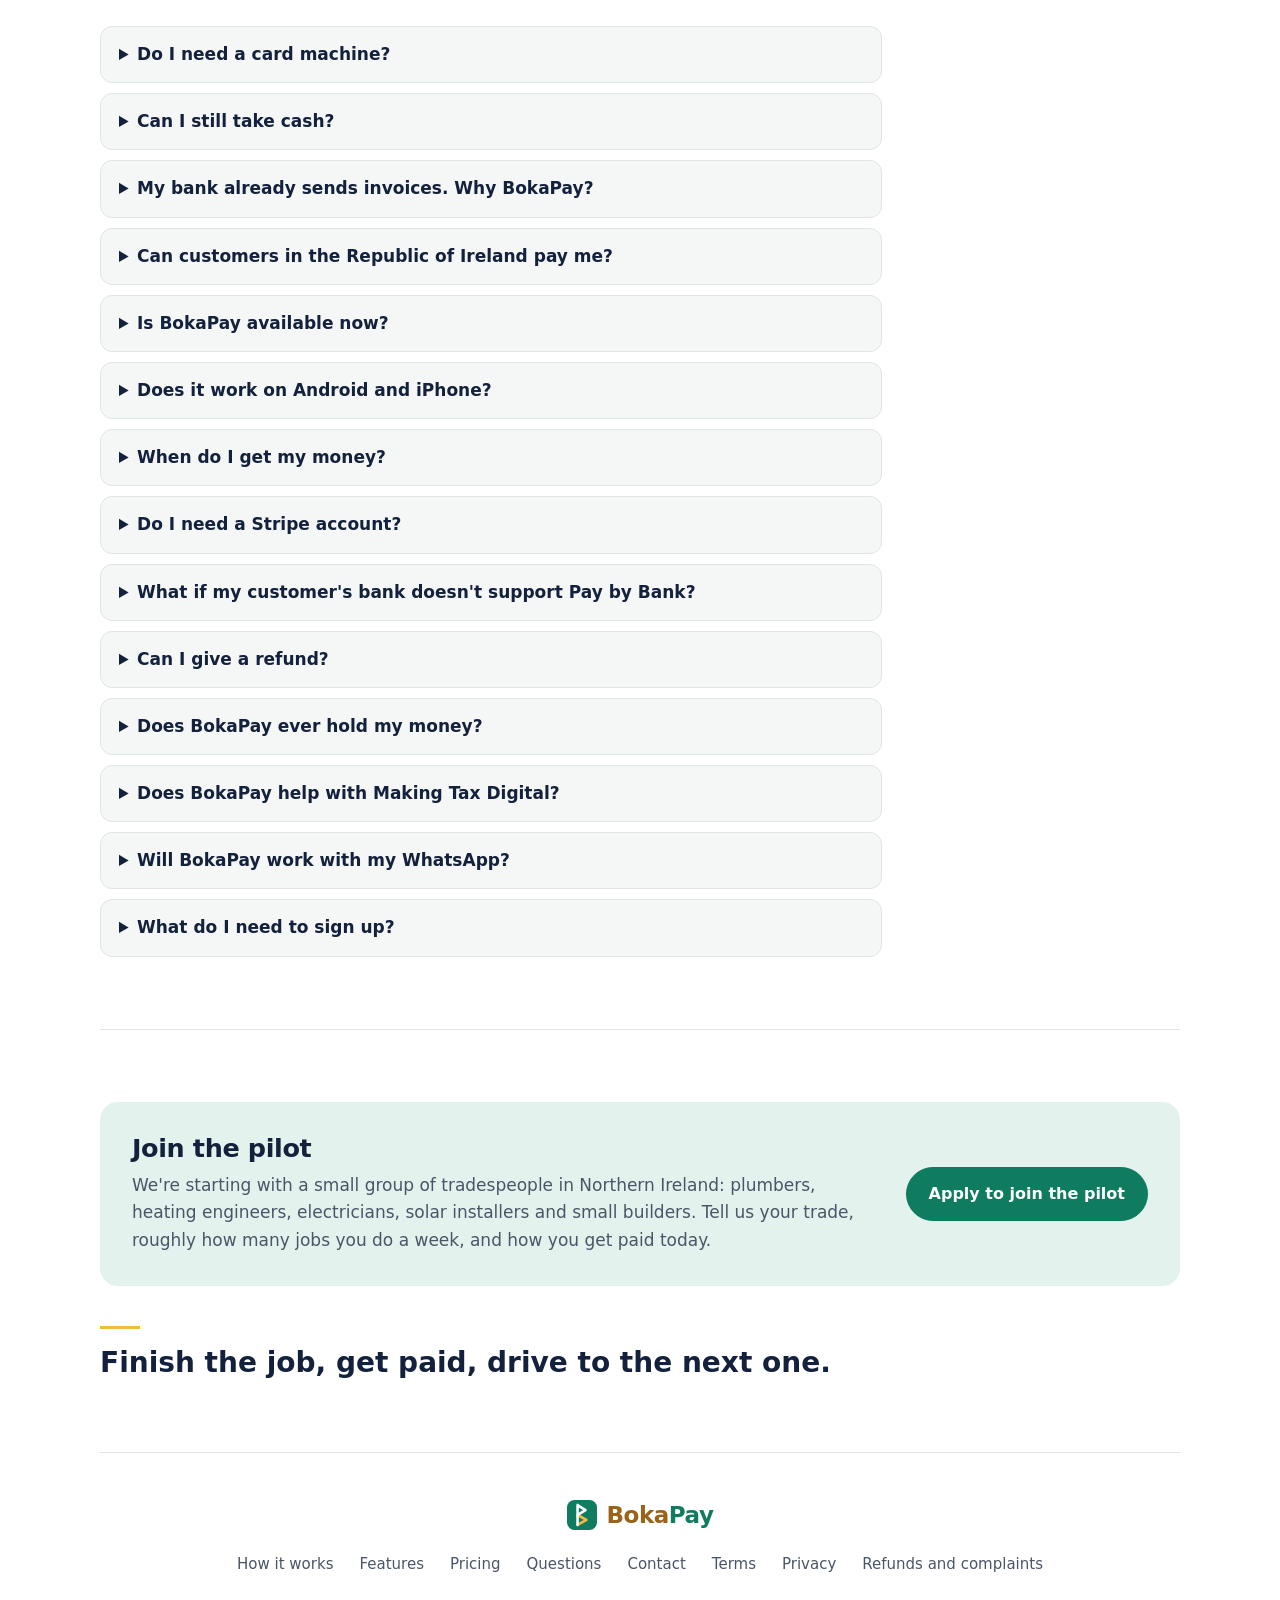
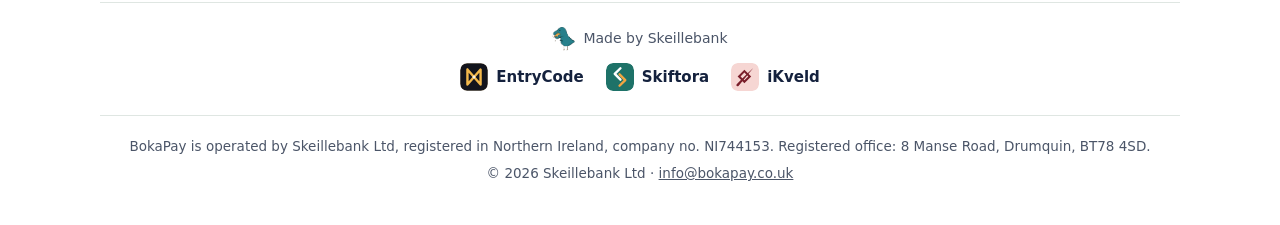
==== commit 77b6d934: "Less template look: no eyebrow, no dot footers, hairline callout, darker wordmark orange - Eyebrow a" ====
--- a/index.html
+++ b/index.html
@@ -38,14 +38,13 @@
 <main class="wrap">
   <div class="hero">
     <div>
-      <p class="eyebrow">For tradespeople in Northern Ireland and the UK: plumbers, electricians, builders, installers and more</p>
-      <p class="status-note">Built and tested. We're looking for the first pilot businesses in Northern Ireland.</p>
       <h1>Get paid on the job. Straight to your account.</h1>
-      <p class="lead">Quote, invoice and take payments from your phone, with no card machine. Type the amount and show the QR code, or send a payment link. Your customer pays from their banking app or by card on their own phone, and the money goes to <strong>your own account</strong>. BokaPay never holds it.</p>
+      <p class="lead">For tradespeople in Northern Ireland and the UK. Quote, invoice and take payments from your phone, with no card machine: show a QR code or send a payment link. Your customer pays from their banking app or by card, and the money goes to <strong>your own account</strong>. BokaPay never holds it.</p>
       <div class="cta-row">
         <a class="btn primary" href="mailto:info@bokapay.co.uk?subject=BokaPay%20pilot">Apply to join the pilot</a>
         <a class="btn ghost" href="#how">See how it works</a>
       </div>
+      <p class="status-note">Built and tested. We're looking for the first pilot businesses in Northern Ireland.</p>
     </div>
     <div class="phone" aria-label="Example of the BokaPay app showing a payment QR code">
       <p class="who">Boiler service · Example Plumbing</p>
--- a/styles.css
+++ b/styles.css
@@ -28,6 +28,7 @@
 
 * { box-sizing: border-box; }
 html { scroll-behavior: smooth; }
+html, body { overflow-x: clip; }
 @media (prefers-reduced-motion: reduce) { html { scroll-behavior: auto; } }
 body {
   margin: 0;
@@ -40,7 +41,7 @@
   -webkit-font-smoothing: antialiased;
 }
 .wrap { max-width: 1080px; margin-inline: auto; }
-h1, h2, h3 { font-family: var(--display); font-weight: 650; line-height: 1.12; letter-spacing: -0.015em; margin: 0; text-wrap: balance; }
+h1, h2, h3 { font-family: var(--display); font-weight: 650; line-height: 1.12; letter-spacing: -0.015em; margin: 0; text-wrap: balance; overflow-wrap: break-word; min-width: 0; }
 p, ul, ol { margin: 0; }
 a { color: inherit; }
 :focus-visible { outline: 3px solid var(--accent); outline-offset: 3px; border-radius: 3px; }
@@ -57,16 +58,16 @@
 .nav a:hover { color: var(--fg); }
 
 /* buttons */
-.btn { display: inline-block; text-decoration: none; font-weight: 600; font-size: 16px; padding: 13px 22px; border-radius: 999px; border: 1.5px solid var(--fg); }
+.btn { display: inline-block; text-decoration: none; font-weight: 600; font-size: 16px; padding: 13px 22px; border-radius: 999px; border: 1.5px solid var(--fg); white-space: nowrap; }
 .btn.primary { background: var(--accent); border-color: var(--accent); color: var(--accent-fg); }
 .btn.primary:hover { filter: brightness(1.08); }
 .btn.ghost:hover { background: var(--surface); }
+.btn:active { transform: translateY(1px); }
 
 /* hero */
 .hero { display: grid; grid-template-columns: minmax(0, 1.15fr) minmax(0, 0.85fr); gap: 48px; align-items: center; padding-block: 72px 80px; }
-.eyebrow { font-size: 14px; font-weight: 600; color: var(--accent); }
-.hero h1 { font-size: clamp(38px, 6vw, 60px); margin-top: 12px; }
-.status-note { display: inline-block; margin-top: 12px; font-size: 14px; font-weight: 600; color: var(--fg); background: var(--accent-soft); border-radius: 999px; padding: 6px 14px; }
+.hero h1 { font-size: clamp(38px, 6vw, 60px); }
+.status-note { display: inline-block; margin-top: 20px; font-size: 14px; font-weight: 600; color: var(--fg); background: var(--accent-soft); border-radius: 999px; padding: 6px 14px; }
 .hero .lead { margin-top: 22px; font-size: 19px; color: var(--muted); max-width: 32em; }
 .cta-row { display: flex; flex-wrap: wrap; gap: 12px; margin-top: 30px; }
 
@@ -110,7 +111,7 @@
 .soon li::before { content: ""; position: absolute; left: 0; top: calc(0.5lh - 11px); width: 22px; height: 22px; box-sizing: border-box; border-radius: 50%; border: 1.5px solid var(--muted); }
 .soon { list-style: none; padding: 0; display: grid; gap: 12px; }
 
-.callout { padding: 22px 24px; border-left: 4px solid var(--accent); background: var(--surface); border-radius: 0 12px 12px 0; display: grid; gap: 10px; }
+.callout { padding: 22px 24px; border: 1px solid var(--line); background: var(--surface); border-radius: 12px; display: grid; gap: 10px; }
 
 /* pricing */
 .price-table { width: 100%; border-collapse: collapse; font-size: 16px; }
@@ -129,6 +130,8 @@
 .pilot p { color: var(--muted); margin-top: 10px; }
 
 footer { border-top: 1px solid var(--line); padding-block: 28px 40px; display: grid; gap: 6px; color: var(--muted); font-size: 14px; }
+.foot-links { display: flex; flex-wrap: wrap; gap: 4px 20px; }
+.foot-links a { white-space: nowrap; }
 
 /* legal pages */
 .doc { max-width: 46em; padding-block: 56px 72px; }
@@ -163,7 +166,7 @@
 .without h3::before { content: "✕"; color: #c0392b; font-size: 17px; }
 .without p { color: var(--muted); font-size: 15.5px; }
 .family { display: flex; flex-wrap: wrap; align-items: center; gap: 10px 22px; padding-bottom: 16px; margin-bottom: 6px; border-bottom: 1px solid var(--line); }
-.family-label { font-size: 12.5px; letter-spacing: 0.1em; text-transform: uppercase; color: var(--muted); text-decoration: none; }
+.family-label { font-size: 14px; font-weight: 500; color: var(--muted); text-decoration: none; }
 .family a.fam { display: inline-flex; align-items: center; gap: 8px; color: var(--fg); font-weight: 600; font-size: 15px; text-decoration: none; }
 .family a.fam:hover, .family-label:hover { color: var(--accent); }
 .family img { width: 28px; height: 28px; border-radius: 7px; display: block; }
@@ -183,8 +186,9 @@
 .family-label img{height:24px; width:auto; border-radius:0;}
 a.family-label{display:inline-flex; align-items:center; justify-content:center; gap:8px; text-decoration:none;}
 
-/* Two-colour wordmark: "Boka" orange, "Pay" green (lighter shades on dark). */
-.wm-boka { color: #b7791f; }
+/* Two-colour wordmark: "Boka" orange, "Pay" green (lighter shades on dark).
+   The logo orange #b7791f is 3.6:1 on white, so the text uses a darker shade of the same hue (5:1). */
+.wm-boka { color: #9a6418; }
 .wm-pay { color: var(--accent); }
 @media (prefers-color-scheme: dark) { :root:not([data-theme="light"]) .wm-boka { color: var(--brand-yellow); } }
 :root[data-theme="dark"] .wm-boka { color: var(--brand-yellow); }
